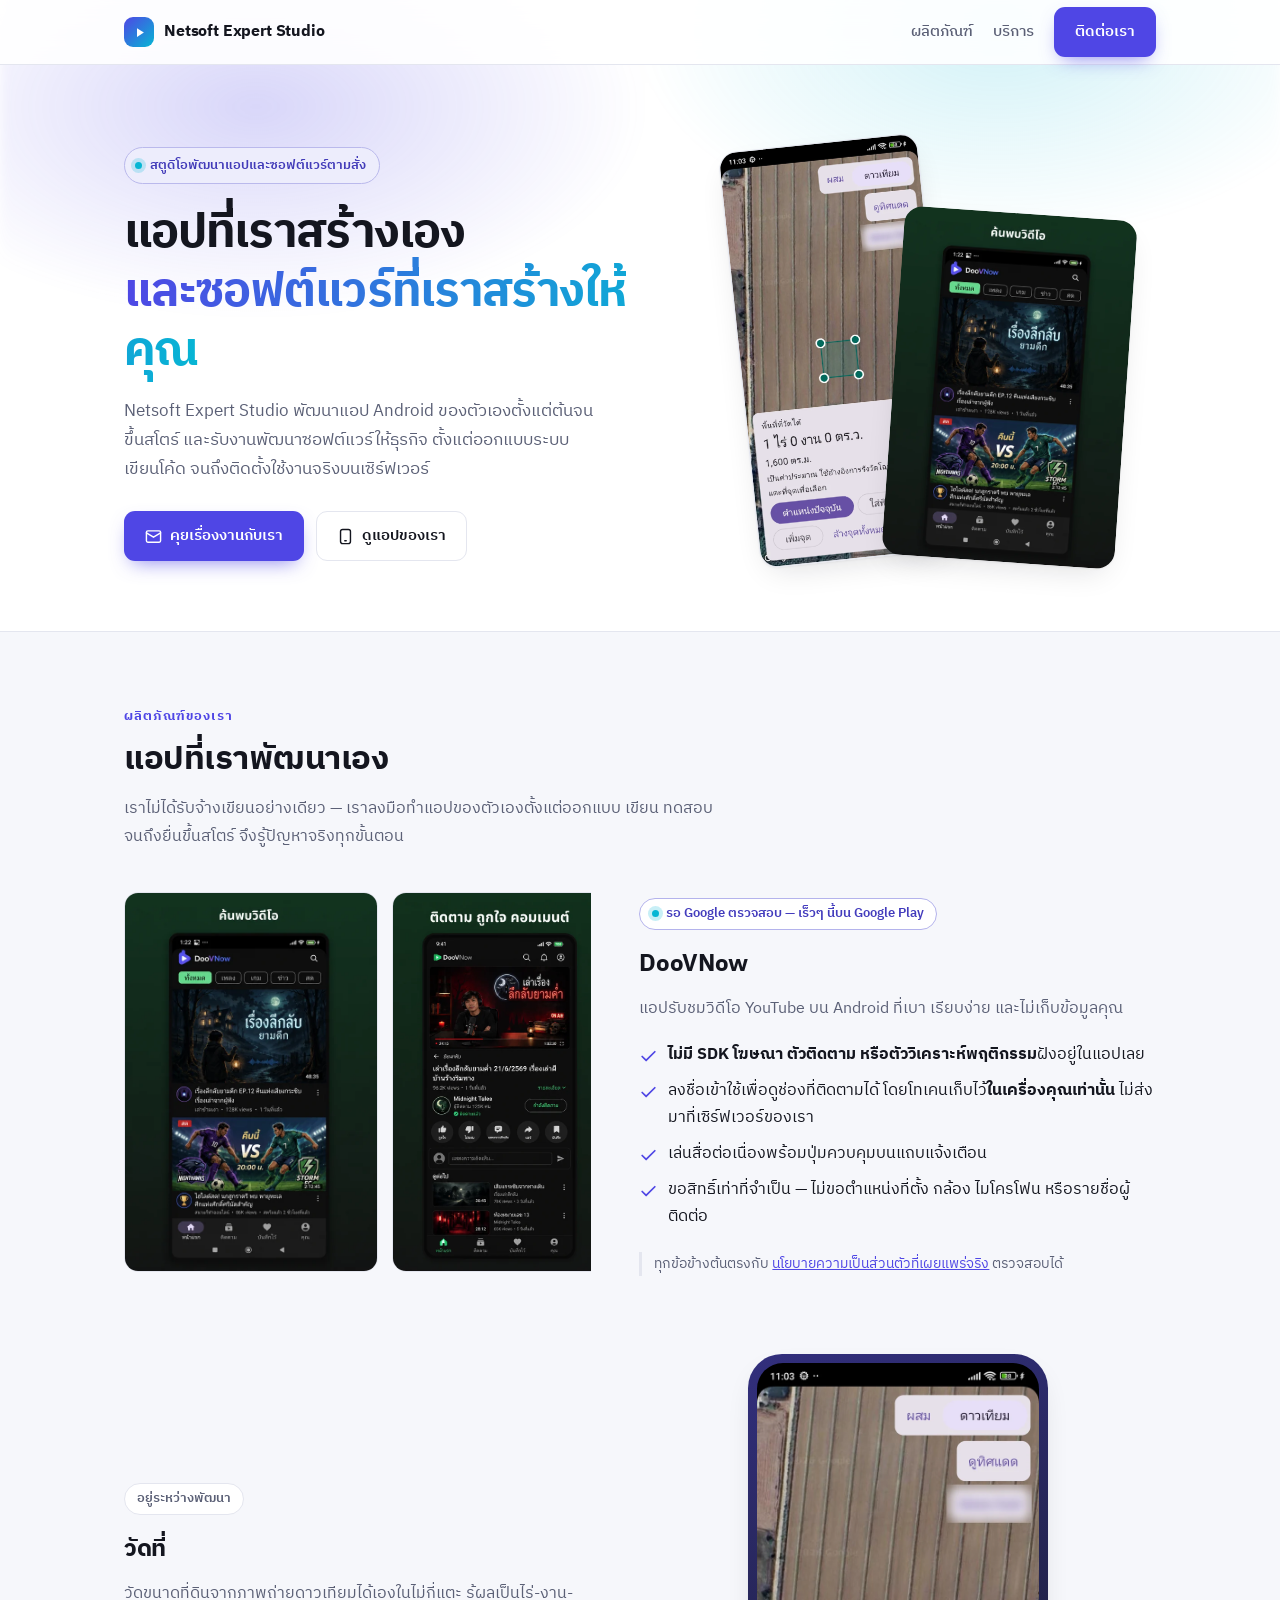
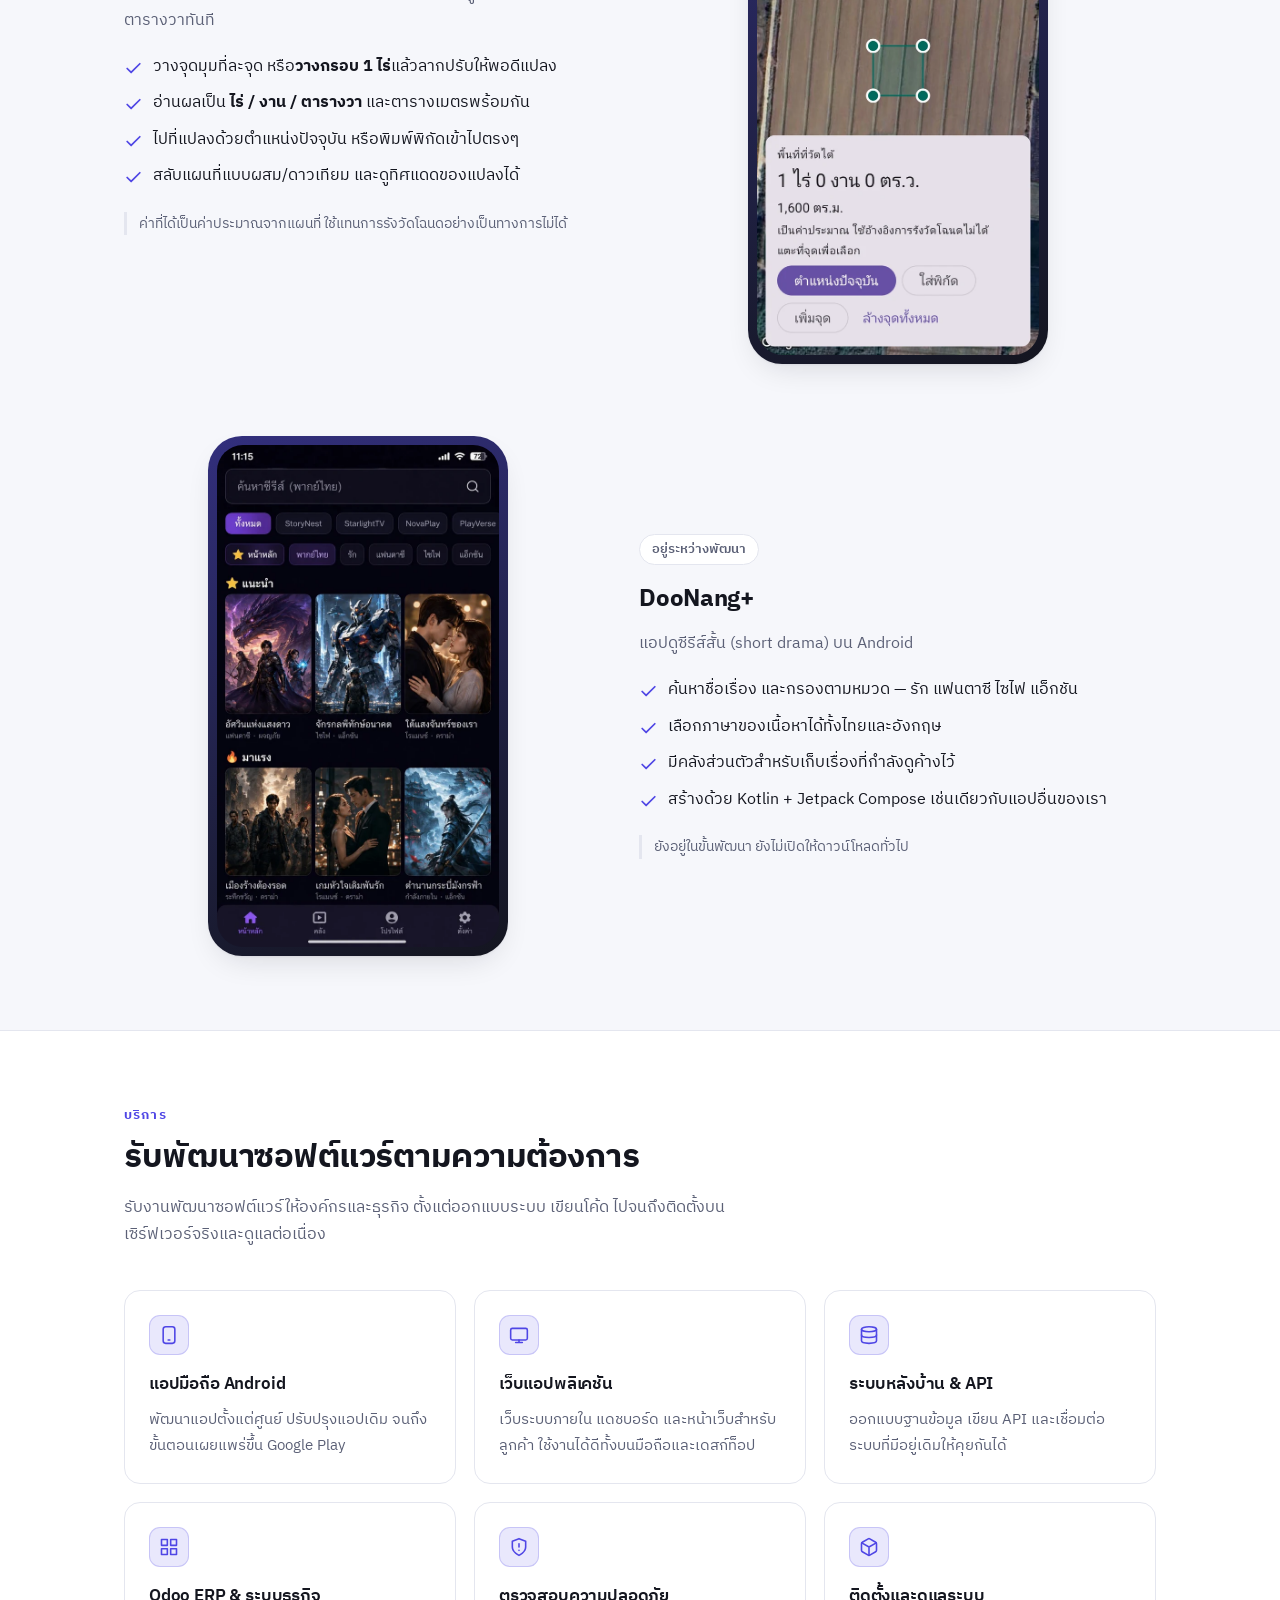
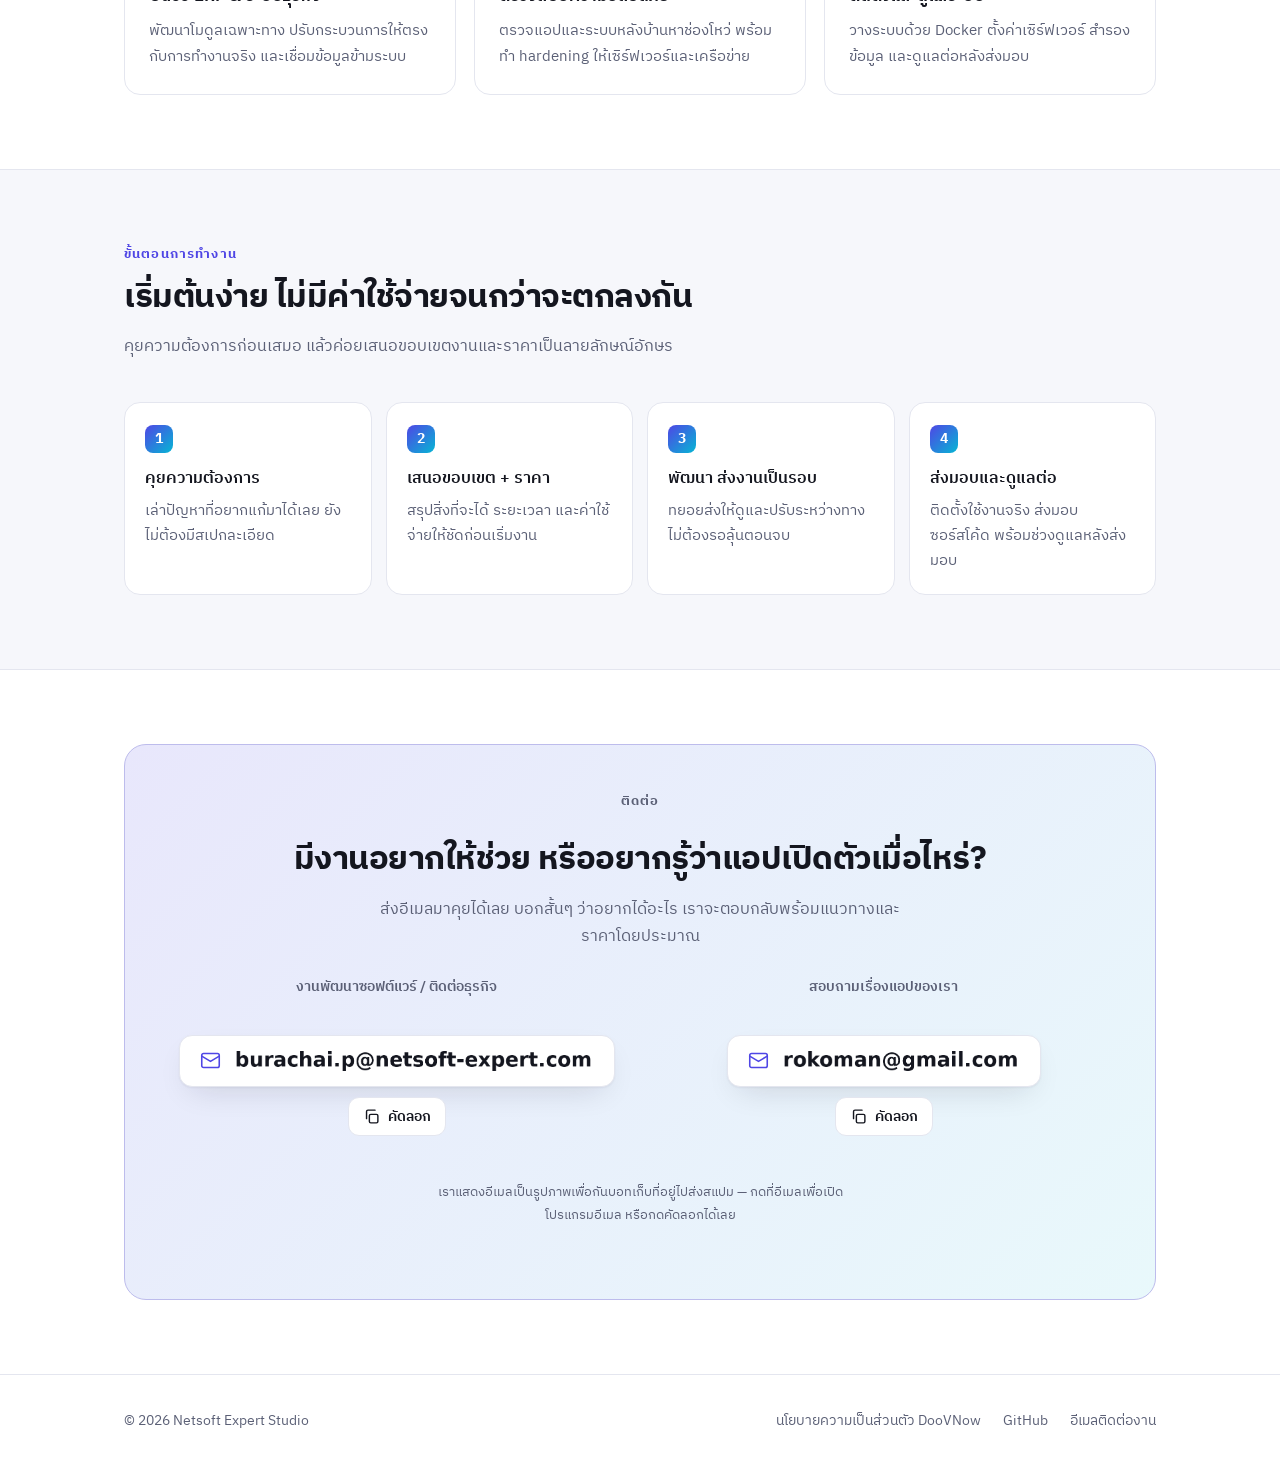
==== index.html @ 080c1726 "Let the width attribute size the address images instead of their 3x intrinsic size" ====
<!DOCTYPE html>
<html lang="th">
<head>
<meta charset="utf-8">
<meta name="viewport" content="width=device-width, initial-scale=1">
<title>Netsoft Expert Studio — แอปของเรา &amp; รับพัฒนาซอฟต์แวร์</title>
<meta name="description" content="Netsoft Expert Studio พัฒนาแอป Android ของตัวเอง — DooVNow, วัดที่, DooNang+ — และรับงานพัฒนาซอฟต์แวร์ให้ธุรกิจ ตั้งแต่ออกแบบระบบจนถึงติดตั้งใช้งานจริง">
<meta property="og:type" content="website">
<meta property="og:title" content="Netsoft Expert Studio — แอปของเรา &amp; รับพัฒนาซอฟต์แวร์">
<meta property="og:description" content="แอป Android ที่เราสร้างเอง และบริการรับพัฒนาซอฟต์แวร์ตามความต้องการ">
<meta property="og:url" content="https://burachai-x.github.io/">
<meta name="theme-color" content="#4f46e5">
<link rel="icon" href="data:image/svg+xml,%3Csvg xmlns='http://www.w3.org/2000/svg' viewBox='0 0 64 64'%3E%3Crect width='64' height='64' rx='14' fill='%234f46e5'/%3E%3Cpath d='M26 20l18 12-18 12z' fill='white'/%3E%3C/svg%3E">
<link rel="preconnect" href="https://fonts.googleapis.com">
<link rel="preconnect" href="https://fonts.gstatic.com" crossorigin>
<link href="https://fonts.googleapis.com/css2?family=IBM+Plex+Sans+Thai:wght@400;500;600;700&family=IBM+Plex+Sans:wght@400;500;600;700&display=swap" rel="stylesheet">
<style>
  *, *::before, *::after { box-sizing: border-box; }

  :root {
    color-scheme: light dark;
    --bg:        #ffffff;
    --bg-soft:   #f6f7fb;
    --card:      #ffffff;
    --border:    #e4e6ef;
    --text:      #14161f;
    --muted:     #5b6076;
    --brand:     #4f46e5;
    --brand-2:   #06b6d4;
    --brand-ink: #ffffff;
    --shadow:    0 1px 2px rgba(16,18,32,.05), 0 12px 32px -12px rgba(16,18,32,.16);
    --radius:    16px;
    --maxw:      1080px;
  }

  @media (prefers-color-scheme: dark) {
    :root {
      --bg:      #0c0d13;
      --bg-soft: #12141d;
      --card:    #161824;
      --border:  #272a3a;
      --text:    #e9eaf2;
      --muted:   #9ba1b8;
      --brand:   #7c7bff;
      --brand-2: #22d3ee;
      --shadow:  0 1px 2px rgba(0,0,0,.4), 0 16px 40px -16px rgba(0,0,0,.7);
    }
  }

  html { scroll-behavior: smooth; }
  @media (prefers-reduced-motion: reduce) { html { scroll-behavior: auto; } }

  body {
    margin: 0;
    font-family: "IBM Plex Sans Thai", "IBM Plex Sans", "Noto Sans Thai", system-ui, -apple-system, "Segoe UI", sans-serif;
    background: var(--bg);
    color: var(--text);
    line-height: 1.7;
    -webkit-font-smoothing: antialiased;
    overflow-x: hidden;
  }

  a { color: var(--brand); }
  img { max-width: 100%; height: auto; display: block; }

  .wrap { max-width: var(--maxw); margin: 0 auto; padding: 0 24px; }

  /* ---------- Header ---------- */
  header {
    position: sticky; top: 0; z-index: 50;
    background: color-mix(in srgb, var(--bg) 88%, transparent);
    backdrop-filter: blur(12px);
    border-bottom: 1px solid var(--border);
  }
  .nav { display: flex; align-items: center; gap: 20px; height: 64px; }
  .brand { display: flex; align-items: center; gap: 10px; font-weight: 700; text-decoration: none; color: var(--text); letter-spacing: -.01em; }
  .brand .mark {
    width: 30px; height: 30px; border-radius: 9px; flex: none;
    background: linear-gradient(135deg, var(--brand), var(--brand-2));
    display: grid; place-items: center;
  }
  .brand .mark svg { width: 15px; height: 15px; fill: #fff; }
  .nav .spacer { margin-inline-start: auto; }
  .nav a.link { color: var(--muted); text-decoration: none; font-size: .95rem; font-weight: 500; }
  .nav a.link:hover { color: var(--text); }
  @media (max-width: 760px) { .nav a.link.hide-sm { display: none; } }

  /* ---------- Buttons ---------- */
  .btn {
    display: inline-flex; align-items: center; gap: 8px;
    padding: 11px 20px; border-radius: 11px;
    font-weight: 600; font-size: .95rem; text-decoration: none;
    border: 1px solid transparent; cursor: pointer;
    font-family: inherit;
    transition: transform .15s ease, box-shadow .15s ease, background .15s ease, border-color .15s ease;
  }
  .btn:hover { transform: translateY(-1px); }
  .btn-primary { background: var(--brand); color: var(--brand-ink); box-shadow: 0 8px 20px -8px color-mix(in srgb, var(--brand) 70%, transparent); }
  .btn-primary:hover { background: color-mix(in srgb, var(--brand) 88%, #000); }
  .btn-ghost { background: var(--card); color: var(--text); border-color: var(--border); }
  .btn-ghost:hover { border-color: color-mix(in srgb, var(--brand) 50%, var(--border)); }
  .btn svg { width: 17px; height: 17px; flex: none; }

  /* ---------- Hero ---------- */
  .hero { position: relative; padding: 80px 0 68px; }
  .hero::before {
    content: ""; position: absolute; inset: -40% 0 auto 0; height: 640px; z-index: -1;
    background:
      radial-gradient(560px 300px at 20% 42%, color-mix(in srgb, var(--brand) 22%, transparent), transparent 70%),
      radial-gradient(520px 300px at 78% 30%, color-mix(in srgb, var(--brand-2) 18%, transparent), transparent 70%);
    filter: blur(6px);
  }
  .hero-grid { display: grid; grid-template-columns: 1.05fr .95fr; gap: 52px; align-items: center; }
  @media (max-width: 900px) { .hero-grid { grid-template-columns: 1fr; gap: 44px; } .hero { padding: 54px 0 50px; } }

  .badge {
    display: inline-flex; align-items: center; gap: 8px;
    padding: 6px 13px 6px 10px; border-radius: 999px;
    background: color-mix(in srgb, var(--brand) 10%, var(--card));
    border: 1px solid color-mix(in srgb, var(--brand) 28%, var(--border));
    color: color-mix(in srgb, var(--brand) 78%, var(--text));
    font-size: .84rem; font-weight: 600;
  }
  .dot { width: 7px; height: 7px; border-radius: 50%; background: var(--brand-2); flex: none;
         box-shadow: 0 0 0 4px color-mix(in srgb, var(--brand-2) 22%, transparent); }

  h1 {
    font-size: clamp(2rem, 5vw, 2.95rem);
    line-height: 1.25; letter-spacing: -.02em; font-weight: 700;
    margin: 20px 0 16px; text-wrap: balance;
  }
  h1 .grad {
    background: linear-gradient(100deg, var(--brand), var(--brand-2));
    -webkit-background-clip: text; background-clip: text; color: transparent;
  }
  .lede { font-size: 1.06rem; color: var(--muted); max-width: 48ch; margin: 0 0 28px; }
  .cta-row { display: flex; flex-wrap: wrap; gap: 12px; }

  /* hero artwork: two app shots, slightly fanned out */
  .fan { position: relative; display: flex; justify-content: center; align-items: flex-end; gap: 0; }
  .fan img { border-radius: 18px; box-shadow: var(--shadow); }
  .fan .back {
    width: 43%; transform: rotate(-6deg) translateX(16%);
    border: 1px solid var(--border);
  }
  .fan .front { width: 50%; transform: rotate(4deg) translateX(-6%); position: relative; z-index: 2; }
  @media (prefers-reduced-motion: reduce) { .fan .back, .fan .front { transform: none; } }
  @media (max-width: 900px) { .fan { max-width: 460px; margin: 0 auto; } }

  /* ---------- Sections ---------- */
  section { padding: 74px 0; }
  section.alt { background: var(--bg-soft); border-block: 1px solid var(--border); }
  @media (max-width: 880px) { section { padding: 54px 0; } }

  .eyebrow { font-size: .8rem; font-weight: 700; letter-spacing: .09em; text-transform: uppercase; color: var(--brand); margin: 0 0 10px; }
  h2 { font-size: clamp(1.5rem, 3.4vw, 2.05rem); line-height: 1.32; letter-spacing: -.015em; margin: 0 0 14px; font-weight: 700; text-wrap: balance; }
  .sec-lede { color: var(--muted); max-width: 62ch; margin: 0 0 42px; }

  /* ---------- Product rows ---------- */
  .product { display: grid; grid-template-columns: .95fr 1.05fr; gap: 48px; align-items: center; margin-bottom: 72px; }
  /* without this the scrolling gallery refuses to shrink and squeezes the text column */
  .product > * { min-width: 0; }
  .product:last-of-type { margin-bottom: 0; }
  .product.flip .product-media { order: 2; }
  @media (max-width: 880px) {
    .product { grid-template-columns: 1fr; gap: 30px; margin-bottom: 54px; }
    .product.flip .product-media { order: 0; }
  }

  .product h3 { font-size: 1.5rem; margin: 14px 0 10px; letter-spacing: -.015em; font-weight: 700; }
  .product .sub { color: var(--muted); margin: 0 0 20px; }
  .feat { list-style: none; padding: 0; margin: 0 0 22px; display: grid; gap: 10px; }
  .feat li { display: flex; gap: 10px; align-items: flex-start; font-size: .97rem; }
  .feat li svg { width: 19px; height: 19px; flex: none; margin-top: 5px; stroke: var(--brand); fill: none; stroke-width: 2.2; stroke-linecap: round; stroke-linejoin: round; }
  .note { font-size: .87rem; color: var(--muted); border-inline-start: 3px solid var(--border); padding-inline-start: 12px; margin: 0; }

  .status {
    display: inline-flex; align-items: center; gap: 7px; font-size: .8rem; font-weight: 600;
    padding: 4px 12px; border-radius: 999px; border: 1px solid var(--border);
    background: var(--card); color: var(--muted);
  }
  .status.live { color: color-mix(in srgb, var(--brand) 80%, var(--text)); border-color: color-mix(in srgb, var(--brand) 32%, var(--border)); }

  /* phone frame for raw screen captures */
  .phone-frame {
    max-width: 300px; margin: 0 auto; padding: 9px; border-radius: 34px;
    background: linear-gradient(160deg, color-mix(in srgb, var(--brand) 45%, #1b1c28), #14151f);
    box-shadow: var(--shadow);
  }
  .phone-frame img { border-radius: 26px; }

  /* horizontal gallery for the store artwork */
  .gallery { display: flex; gap: 14px; overflow-x: auto; padding-bottom: 10px; scroll-snap-type: x mandatory; }
  .gallery img {
    height: 380px; width: auto; max-width: none; border-radius: 14px;
    border: 1px solid var(--border); scroll-snap-align: start; flex: none;
  }
  @media (max-width: 620px) { .gallery img { height: 300px; } }

  /* ---------- Cards ---------- */
  .grid { display: grid; gap: 18px; }
  .cols-3 { grid-template-columns: repeat(3, 1fr); }
  @media (max-width: 900px) { .cols-3 { grid-template-columns: repeat(2, 1fr); } }
  @media (max-width: 620px) { .cols-3 { grid-template-columns: 1fr; } }

  .card {
    background: var(--card); border: 1px solid var(--border);
    border-radius: var(--radius); padding: 24px;
    transition: border-color .18s ease, transform .18s ease, box-shadow .18s ease;
  }
  .card:hover { border-color: color-mix(in srgb, var(--brand) 42%, var(--border)); transform: translateY(-2px); box-shadow: var(--shadow); }
  .card h3 { margin: 0 0 8px; font-size: 1.06rem; font-weight: 600; letter-spacing: -.01em; }
  .card p  { margin: 0; color: var(--muted); font-size: .95rem; }
  .icon {
    width: 40px; height: 40px; border-radius: 11px; margin-bottom: 15px;
    display: grid; place-items: center;
    background: color-mix(in srgb, var(--brand) 12%, transparent);
    border: 1px solid color-mix(in srgb, var(--brand) 22%, transparent);
  }
  .icon svg { width: 20px; height: 20px; stroke: var(--brand); fill: none; stroke-width: 1.9; stroke-linecap: round; stroke-linejoin: round; }

  /* ---------- Steps ---------- */
  .steps { counter-reset: step; display: grid; gap: 14px; grid-template-columns: repeat(4, 1fr); }
  @media (max-width: 900px) { .steps { grid-template-columns: repeat(2, 1fr); } }
  @media (max-width: 560px) { .steps { grid-template-columns: 1fr; } }
  .step { padding: 22px 20px 20px; background: var(--card); border: 1px solid var(--border); border-radius: var(--radius); }
  .step::before {
    counter-increment: step; content: counter(step);
    display: grid; place-items: center; width: 28px; height: 28px; border-radius: 8px;
    background: linear-gradient(135deg, var(--brand), var(--brand-2)); color: #fff;
    font-weight: 700; font-size: .85rem; margin-bottom: 12px;
  }
  .step h3 { margin: 0 0 6px; font-size: 1rem; font-weight: 600; }
  .step p { margin: 0; color: var(--muted); font-size: .92rem; }

  /* ---------- Contact ---------- */
  .contact-card {
    background: linear-gradient(135deg, color-mix(in srgb, var(--brand) 13%, var(--card)), color-mix(in srgb, var(--brand-2) 9%, var(--card)));
    border: 1px solid color-mix(in srgb, var(--brand) 26%, var(--border));
    border-radius: 22px; padding: 46px 38px; text-align: center;
  }
  @media (max-width: 620px) { .contact-card { padding: 34px 20px; } }
  .contact-card p { color: var(--muted); max-width: 52ch; margin: 0 auto 26px; }

  .mail-grid { display: grid; grid-template-columns: 1fr 1fr; gap: 20px; align-items: start; }
  @media (max-width: 780px) { .mail-grid { grid-template-columns: 1fr; gap: 26px; } }
  .mail-block { display: flex; flex-direction: column; align-items: center; gap: 10px; min-width: 0; }
  .mail-label { font-size: .85rem; font-weight: 600; color: var(--muted); margin: 0; }

  .mail-box {
    display: inline-flex; align-items: center; gap: 12px; max-width: 100%; min-width: 0;
    padding: 13px 20px; border-radius: 13px; cursor: pointer;
    background: var(--card); border: 1px solid var(--border); box-shadow: var(--shadow);
    font-family: inherit;
    transition: border-color .18s ease, transform .18s ease;
  }
  .mail-box:hover { border-color: var(--brand); transform: translateY(-2px); }
  .mail-box svg { width: 21px; height: 21px; stroke: var(--brand); fill: none; stroke-width: 1.8; flex: none; }
  /* no `width` here on purpose — the HTML width attribute carries the 1x size,
     while the file itself is rendered at 3x for high-DPI screens */
  .mail-img { max-width: 100%; height: auto; }
  .mail-img.on-dark { display: none; }
  @media (prefers-color-scheme: dark) {
    .mail-img.on-light { display: none; }
    .mail-img.on-dark { display: block; }
  }
  .btn-sm { padding: 7px 14px; font-size: .87rem; }
  .mail-hint { font-size: .84rem; color: var(--muted); margin: 20px 0 0; }
  .copied { font-size: .88rem; font-weight: 600; color: var(--brand); min-height: 1.4em; margin: 10px 0 0; }

  /* ---------- Footer ---------- */
  footer { border-top: 1px solid var(--border); padding: 34px 0; color: var(--muted); font-size: .9rem; }
  .foot { display: flex; flex-wrap: wrap; gap: 14px 22px; align-items: center; }
  .foot .spacer { margin-inline-start: auto; }
  .foot a, .foot button.linklike { color: var(--muted); text-decoration: none; background: none; border: 0; padding: 0; font: inherit; cursor: pointer; }
  .foot a:hover, .foot button.linklike:hover { color: var(--brand); }

  /* ---------- Reveal ---------- */
  .reveal { opacity: 0; transform: translateY(12px); transition: opacity .38s ease, transform .38s ease; }
  .reveal.in { opacity: 1; transform: none; }
  @media (prefers-reduced-motion: reduce) { .reveal { opacity: 1; transform: none; transition: none; } }
</style>
</head>
<body>

<header>
  <div class="wrap nav">
    <a class="brand" href="#top">
      <span class="mark"><svg viewBox="0 0 24 24"><path d="M8 5v14l11-7z"/></svg></span>
      Netsoft Expert Studio
    </a>
    <span class="spacer"></span>
    <a class="link hide-sm" href="#products">ผลิตภัณฑ์</a>
    <a class="link hide-sm" href="#services">บริการ</a>
    <a class="btn btn-primary" href="#contact">ติดต่อเรา</a>
  </div>
</header>

<main id="top">

  <!-- ============ HERO ============ -->
  <div class="hero">
    <div class="wrap hero-grid">
      <div>
        <span class="badge"><span class="dot"></span> สตูดิโอพัฒนาแอปและซอฟต์แวร์ตามสั่ง</span>
        <h1>แอปที่เราสร้างเอง<br><span class="grad">และซอฟต์แวร์ที่เราสร้างให้คุณ</span></h1>
        <p class="lede">
          Netsoft Expert Studio พัฒนาแอป Android ของตัวเองตั้งแต่ต้นจนขึ้นสโตร์
          และรับงานพัฒนาซอฟต์แวร์ให้ธุรกิจ ตั้งแต่ออกแบบระบบ เขียนโค้ด จนถึงติดตั้งใช้งานจริงบนเซิร์ฟเวอร์
        </p>
        <div class="cta-row">
          <a class="btn btn-primary" href="#contact">
            <svg viewBox="0 0 24 24" fill="none" stroke="currentColor" stroke-width="2" stroke-linecap="round" stroke-linejoin="round"><rect x="2" y="4" width="20" height="16" rx="2"/><path d="m2 7 10 6 10-6"/></svg>
            คุยเรื่องงานกับเรา
          </a>
          <a class="btn btn-ghost" href="#products">
            <svg viewBox="0 0 24 24" fill="none" stroke="currentColor" stroke-width="2" stroke-linecap="round" stroke-linejoin="round"><rect x="5" y="2" width="14" height="20" rx="3"/><path d="M11 18h2"/></svg>
            ดูแอปของเรา
          </a>
        </div>
      </div>

      <div class="fan">
        <img class="back" src="assets/watthi.webp" width="620" height="1303" alt="หน้าจอแอปวัดที่ กำลังวัดพื้นที่ที่ดินบนแผนที่ดาวเทียม">
        <img class="front" src="assets/doovnow-home.webp" width="560" height="840" alt="หน้าจอแอป DooVNow แสดงรายการวิดีโอ">
      </div>
    </div>
  </div>

  <!-- ============ PRODUCTS ============ -->
  <section id="products" class="alt">
    <div class="wrap">
      <p class="eyebrow">ผลิตภัณฑ์ของเรา</p>
      <h2>แอปที่เราพัฒนาเอง</h2>
      <p class="sec-lede">เราไม่ได้รับจ้างเขียนอย่างเดียว — เราลงมือทำแอปของตัวเองตั้งแต่ออกแบบ เขียน ทดสอบ จนถึงยื่นขึ้นสโตร์ จึงรู้ปัญหาจริงทุกขั้นตอน</p>

      <!-- DooVNow -->
      <div class="product reveal">
        <div class="product-media">
          <div class="gallery">
            <img src="assets/doovnow-home.webp" width="560" height="840" loading="lazy" alt="DooVNow หน้าค้นพบวิดีโอ">
            <img src="assets/doovnow-watch.webp" width="560" height="995" loading="lazy" alt="DooVNow หน้าเล่นวิดีโอ">
            <img src="assets/doovnow-library.webp" width="560" height="995" loading="lazy" alt="DooVNow หน้าคลังของคุณ">
            <img src="assets/doovnow-liked.webp" width="560" height="995" loading="lazy" alt="DooVNow หน้าวิดีโอที่ถูกใจ">
          </div>
        </div>
        <div>
          <span class="status live"><span class="dot"></span> รอ Google ตรวจสอบ — เร็วๆ นี้บน Google Play</span>
          <h3>DooVNow</h3>
          <p class="sub">แอปรับชมวิดีโอ YouTube บน Android ที่เบา เรียบง่าย และไม่เก็บข้อมูลคุณ</p>
          <ul class="feat">
            <li><svg viewBox="0 0 24 24"><path d="M20 6 9 17l-5-5"/></svg><span><strong>ไม่มี SDK โฆษณา ตัวติดตาม หรือตัววิเคราะห์พฤติกรรม</strong>ฝังอยู่ในแอปเลย</span></li>
            <li><svg viewBox="0 0 24 24"><path d="M20 6 9 17l-5-5"/></svg><span>ลงชื่อเข้าใช้เพื่อดูช่องที่ติดตามได้ โดยโทเคนเก็บไว้<strong>ในเครื่องคุณเท่านั้น</strong> ไม่ส่งมาที่เซิร์ฟเวอร์ของเรา</span></li>
            <li><svg viewBox="0 0 24 24"><path d="M20 6 9 17l-5-5"/></svg><span>เล่นสื่อต่อเนื่องพร้อมปุ่มควบคุมบนแถบแจ้งเตือน</span></li>
            <li><svg viewBox="0 0 24 24"><path d="M20 6 9 17l-5-5"/></svg><span>ขอสิทธิ์เท่าที่จำเป็น — ไม่ขอตำแหน่งที่ตั้ง กล้อง ไมโครโฟน หรือรายชื่อผู้ติดต่อ</span></li>
          </ul>
          <p class="note">ทุกข้อข้างต้นตรงกับ <a href="https://burachai-x.github.io/doovnow-privacy/">นโยบายความเป็นส่วนตัวที่เผยแพร่จริง</a> ตรวจสอบได้</p>
        </div>
      </div>

      <!-- วัดที่ -->
      <div class="product flip reveal">
        <div class="product-media">
          <div class="phone-frame">
            <img src="assets/watthi.webp" width="620" height="1303" loading="lazy" alt="แอปวัดที่ แสดงผลการวัดพื้นที่ 1 ไร่ บนภาพถ่ายดาวเทียม">
          </div>
        </div>
        <div>
          <span class="status">อยู่ระหว่างพัฒนา</span>
          <h3>วัดที่</h3>
          <p class="sub">วัดขนาดที่ดินจากภาพถ่ายดาวเทียมได้เองในไม่กี่แตะ รู้ผลเป็นไร่-งาน-ตารางวาทันที</p>
          <ul class="feat">
            <li><svg viewBox="0 0 24 24"><path d="M20 6 9 17l-5-5"/></svg><span>วางจุดมุมที่ละจุด หรือ<strong>วางกรอบ 1 ไร่</strong>แล้วลากปรับให้พอดีแปลง</span></li>
            <li><svg viewBox="0 0 24 24"><path d="M20 6 9 17l-5-5"/></svg><span>อ่านผลเป็น <strong>ไร่ / งาน / ตารางวา</strong> และตารางเมตรพร้อมกัน</span></li>
            <li><svg viewBox="0 0 24 24"><path d="M20 6 9 17l-5-5"/></svg><span>ไปที่แปลงด้วยตำแหน่งปัจจุบัน หรือพิมพ์พิกัดเข้าไปตรงๆ</span></li>
            <li><svg viewBox="0 0 24 24"><path d="M20 6 9 17l-5-5"/></svg><span>สลับแผนที่แบบผสม/ดาวเทียม และดูทิศแดดของแปลงได้</span></li>
          </ul>
          <p class="note">ค่าที่ได้เป็นค่าประมาณจากแผนที่ ใช้แทนการรังวัดโฉนดอย่างเป็นทางการไม่ได้</p>
        </div>
      </div>

      <!-- DooNang+ -->
      <div class="product reveal">
        <div class="product-media">
          <div class="phone-frame">
            <img src="assets/doonang.webp" width="620" height="1102" loading="lazy" alt="หน้าหลักของแอป DooNang+ แสดงซีรีส์สั้นแนะนำและมาแรง">
          </div>
        </div>
        <div>
          <span class="status">อยู่ระหว่างพัฒนา</span>
          <h3>DooNang+</h3>
          <p class="sub">แอปดูซีรีส์สั้น (short drama) บน Android</p>
          <ul class="feat">
            <li><svg viewBox="0 0 24 24"><path d="M20 6 9 17l-5-5"/></svg><span>ค้นหาชื่อเรื่อง และกรองตามหมวด — รัก แฟนตาซี ไซไฟ แอ็กชัน</span></li>
            <li><svg viewBox="0 0 24 24"><path d="M20 6 9 17l-5-5"/></svg><span>เลือกภาษาของเนื้อหาได้ทั้งไทยและอังกฤษ</span></li>
            <li><svg viewBox="0 0 24 24"><path d="M20 6 9 17l-5-5"/></svg><span>มีคลังส่วนตัวสำหรับเก็บเรื่องที่กำลังดูค้างไว้</span></li>
            <li><svg viewBox="0 0 24 24"><path d="M20 6 9 17l-5-5"/></svg><span>สร้างด้วย Kotlin + Jetpack Compose เช่นเดียวกับแอปอื่นของเรา</span></li>
          </ul>
          <p class="note">ยังอยู่ในขั้นพัฒนา ยังไม่เปิดให้ดาวน์โหลดทั่วไป</p>
        </div>
      </div>
    </div>
  </section>

  <!-- ============ SERVICES ============ -->
  <section id="services">
    <div class="wrap">
      <p class="eyebrow">บริการ</p>
      <h2>รับพัฒนาซอฟต์แวร์ตามความต้องการ</h2>
      <p class="sec-lede">
        รับงานพัฒนาซอฟต์แวร์ให้องค์กรและธุรกิจ ตั้งแต่ออกแบบระบบ เขียนโค้ด
        ไปจนถึงติดตั้งบนเซิร์ฟเวอร์จริงและดูแลต่อเนื่อง
      </p>

      <div class="grid cols-3">
        <div class="card reveal">
          <div class="icon"><svg viewBox="0 0 24 24"><rect x="5" y="2" width="14" height="20" rx="3"/><path d="M11 18h2"/></svg></div>
          <h3>แอปมือถือ Android</h3>
          <p>พัฒนาแอปตั้งแต่ศูนย์ ปรับปรุงแอปเดิม จนถึงขั้นตอนเผยแพร่ขึ้น Google Play</p>
        </div>

        <div class="card reveal">
          <div class="icon"><svg viewBox="0 0 24 24"><rect x="2" y="4" width="20" height="14" rx="2"/><path d="M8 21h8M12 18v3"/></svg></div>
          <h3>เว็บแอปพลิเคชัน</h3>
          <p>เว็บระบบภายใน แดชบอร์ด และหน้าเว็บสำหรับลูกค้า ใช้งานได้ดีทั้งบนมือถือและเดสก์ท็อป</p>
        </div>

        <div class="card reveal">
          <div class="icon"><svg viewBox="0 0 24 24"><ellipse cx="12" cy="5" rx="9" ry="3"/><path d="M3 5v14c0 1.7 4 3 9 3s9-1.3 9-3V5"/><path d="M3 12c0 1.7 4 3 9 3s9-1.3 9-3"/></svg></div>
          <h3>ระบบหลังบ้าน &amp; API</h3>
          <p>ออกแบบฐานข้อมูล เขียน API และเชื่อมต่อระบบที่มีอยู่เดิมให้คุยกันได้</p>
        </div>

        <div class="card reveal">
          <div class="icon"><svg viewBox="0 0 24 24"><path d="M3 3h7v7H3zM14 3h7v7h-7zM3 14h7v7H3zM14 14h7v7h-7z"/></svg></div>
          <h3>Odoo ERP &amp; ระบบธุรกิจ</h3>
          <p>พัฒนาโมดูลเฉพาะทาง ปรับกระบวนการให้ตรงกับการทำงานจริง และเชื่อมข้อมูลข้ามระบบ</p>
        </div>

        <div class="card reveal">
          <div class="icon"><svg viewBox="0 0 24 24"><path d="M12 22s8-4 8-10V5l-8-3-8 3v7c0 6 8 10 8 10z"/><path d="M12 8v4"/><path d="M12 16h.01"/></svg></div>
          <h3>ตรวจสอบความปลอดภัย</h3>
          <p>ตรวจแอปและระบบหลังบ้านหาช่องโหว่ พร้อมทำ hardening ให้เซิร์ฟเวอร์และเครือข่าย</p>
        </div>

        <div class="card reveal">
          <div class="icon"><svg viewBox="0 0 24 24"><path d="M21 16V8a2 2 0 0 0-1-1.73l-7-4a2 2 0 0 0-2 0l-7 4A2 2 0 0 0 3 8v8a2 2 0 0 0 1 1.73l7 4a2 2 0 0 0 2 0l7-4A2 2 0 0 0 21 16z"/><path d="M3.3 7L12 12l8.7-5M12 22V12"/></svg></div>
          <h3>ติดตั้งและดูแลระบบ</h3>
          <p>วางระบบด้วย Docker ตั้งค่าเซิร์ฟเวอร์ สำรองข้อมูล และดูแลต่อหลังส่งมอบ</p>
        </div>
      </div>
    </div>
  </section>

  <!-- ============ PROCESS ============ -->
  <section class="alt">
    <div class="wrap">
      <p class="eyebrow">ขั้นตอนการทำงาน</p>
      <h2>เริ่มต้นง่าย ไม่มีค่าใช้จ่ายจนกว่าจะตกลงกัน</h2>
      <p class="sec-lede">คุยความต้องการก่อนเสมอ แล้วค่อยเสนอขอบเขตงานและราคาเป็นลายลักษณ์อักษร</p>

      <div class="steps">
        <div class="step reveal">
          <h3>คุยความต้องการ</h3>
          <p>เล่าปัญหาที่อยากแก้มาได้เลย ยังไม่ต้องมีสเปกละเอียด</p>
        </div>
        <div class="step reveal">
          <h3>เสนอขอบเขต + ราคา</h3>
          <p>สรุปสิ่งที่จะได้ ระยะเวลา และค่าใช้จ่ายให้ชัดก่อนเริ่มงาน</p>
        </div>
        <div class="step reveal">
          <h3>พัฒนา ส่งงานเป็นรอบ</h3>
          <p>ทยอยส่งให้ดูและปรับระหว่างทาง ไม่ต้องรอลุ้นตอนจบ</p>
        </div>
        <div class="step reveal">
          <h3>ส่งมอบและดูแลต่อ</h3>
          <p>ติดตั้งใช้งานจริง ส่งมอบซอร์สโค้ด พร้อมช่วงดูแลหลังส่งมอบ</p>
        </div>
      </div>
    </div>
  </section>

  <!-- ============ CONTACT ============ -->
  <section id="contact">
    <div class="wrap">
      <div class="contact-card reveal">
        <p class="eyebrow">ติดต่อ</p>
        <h2>มีงานอยากให้ช่วย หรืออยากรู้ว่าแอปเปิดตัวเมื่อไหร่?</h2>
        <p>ส่งอีเมลมาคุยได้เลย บอกสั้นๆ ว่าอยากได้อะไร เราจะตอบกลับพร้อมแนวทางและราคาโดยประมาณ</p>

        <div class="mail-grid">
          <div class="mail-block">
            <p class="mail-label">งานพัฒนาซอฟต์แวร์ / ติดต่อธุรกิจ</p>
            <button class="mail-box js-mail" data-k="work" type="button" aria-label="เปิดโปรแกรมอีเมลเพื่อติดต่อเรื่องงานพัฒนาซอฟต์แวร์">
              <svg viewBox="0 0 24 24" stroke-linecap="round" stroke-linejoin="round"><rect x="2" y="4" width="20" height="16" rx="2"/><path d="m2 7 10 6 10-6"/></svg>
              <img class="mail-img on-light" src="assets/contact-work-light.png" width="361" height="23" alt="อีเมลสำหรับติดต่องาน แสดงเป็นรูปภาพเพื่อป้องกันบอทเก็บข้อมูล">
              <img class="mail-img on-dark" src="assets/contact-work-dark.png" width="361" height="23" alt="">
            </button>
            <button class="btn btn-ghost btn-sm js-copy" data-k="work" type="button">
              <svg viewBox="0 0 24 24" fill="none" stroke="currentColor" stroke-width="2" stroke-linecap="round" stroke-linejoin="round"><rect x="9" y="9" width="12" height="12" rx="2"/><path d="M5 15V5a2 2 0 0 1 2-2h10"/></svg>
              คัดลอก
            </button>
          </div>

          <div class="mail-block">
            <p class="mail-label">สอบถามเรื่องแอปของเรา</p>
            <button class="mail-box js-mail" data-k="apps" type="button" aria-label="เปิดโปรแกรมอีเมลเพื่อสอบถามเรื่องแอป">
              <svg viewBox="0 0 24 24" stroke-linecap="round" stroke-linejoin="round"><rect x="2" y="4" width="20" height="16" rx="2"/><path d="m2 7 10 6 10-6"/></svg>
              <img class="mail-img on-light" src="assets/contact-apps-light.png" width="239" height="23" alt="อีเมลสำหรับสอบถามเรื่องแอป แสดงเป็นรูปภาพเพื่อป้องกันบอทเก็บข้อมูล">
              <img class="mail-img on-dark" src="assets/contact-apps-dark.png" width="239" height="23" alt="">
            </button>
            <button class="btn btn-ghost btn-sm js-copy" data-k="apps" type="button">
              <svg viewBox="0 0 24 24" fill="none" stroke="currentColor" stroke-width="2" stroke-linecap="round" stroke-linejoin="round"><rect x="9" y="9" width="12" height="12" rx="2"/><path d="M5 15V5a2 2 0 0 1 2-2h10"/></svg>
              คัดลอก
            </button>
          </div>
        </div>

        <p class="copied" role="status" aria-live="polite"></p>
        <p class="mail-hint">เราแสดงอีเมลเป็นรูปภาพเพื่อกันบอทเก็บที่อยู่ไปส่งสแปม — กดที่อีเมลเพื่อเปิดโปรแกรมอีเมล หรือกดคัดลอกได้เลย</p>
      </div>
    </div>
  </section>

</main>

<footer>
  <div class="wrap foot">
    <span>© <span id="year">2026</span> Netsoft Expert Studio</span>
    <span class="spacer"></span>
    <a href="https://burachai-x.github.io/doovnow-privacy/">นโยบายความเป็นส่วนตัว DooVNow</a>
    <a href="https://github.com/burachai-x">GitHub</a>
    <button class="linklike js-mail" data-k="work" type="button">อีเมลติดต่องาน</button>
  </div>
</footer>

<script>
  document.getElementById('year').textContent = new Date().getFullYear();

  // The address never appears in the markup — assembled here so scrapers that
  // don't run scripts have nothing to harvest.
  const CONTACTS = {
    work: { b: 'YnVyYWNoYWkucEBuZXRzb2Z0LWV4cGVydC5jb20=', s: 'สอบถามงานพัฒนาซอฟต์แวร์' },
    apps: { b: 'cm9rb21hbkBnbWFpbC5jb20=',                 s: 'สอบถามเกี่ยวกับแอป' }
  };
  const addrOf = k => atob((CONTACTS[k] || CONTACTS.work).b);

  document.querySelectorAll('.js-mail').forEach(el => {
    el.addEventListener('click', () => {
      const k = el.dataset.k || 'work';
      window.location.href = 'mailto:' + addrOf(k) +
        '?subject=' + encodeURIComponent(CONTACTS[k].s);
    });
  });

  // execCommand still covers the cases the async clipboard API refuses
  function legacyCopy(text) {
    const ta = document.createElement('textarea');
    ta.value = text;
    ta.setAttribute('readonly', '');
    ta.style.cssText = 'position:fixed;top:-1000px;opacity:0';
    document.body.appendChild(ta);
    ta.select();
    let ok = false;
    try { ok = document.execCommand('copy'); } catch { ok = false; }
    ta.remove();
    return ok;
  }

  const status = document.querySelector('.copied');
  document.querySelectorAll('.js-copy').forEach(el => {
    el.addEventListener('click', async () => {
      const addr = addrOf(el.dataset.k);
      let ok = false;
      try {
        await navigator.clipboard.writeText(addr);
        ok = true;
      } catch {
        ok = legacyCopy(addr);
      }
      status.textContent = ok ? 'คัดลอกอีเมลแล้ว' : 'คัดลอกไม่สำเร็จ — กดปุ่มอีเมลด้านบนแทนได้';
      setTimeout(() => { status.textContent = ''; }, 4000);
    });
  });

  const items = document.querySelectorAll('.reveal');
  if ('IntersectionObserver' in window && !matchMedia('(prefers-reduced-motion: reduce)').matches) {
    const io = new IntersectionObserver((entries) => {
      entries.forEach((e, i) => {
        if (!e.isIntersecting) return;
        e.target.style.transitionDelay = Math.min(i * 35, 175) + 'ms';
        e.target.classList.add('in');
        io.unobserve(e.target);
      });
    }, { rootMargin: '0px 0px 5% 0px' });
    items.forEach(el => io.observe(el));
  } else {
    items.forEach(el => el.classList.add('in'));
  }
</script>

</body>
</html>
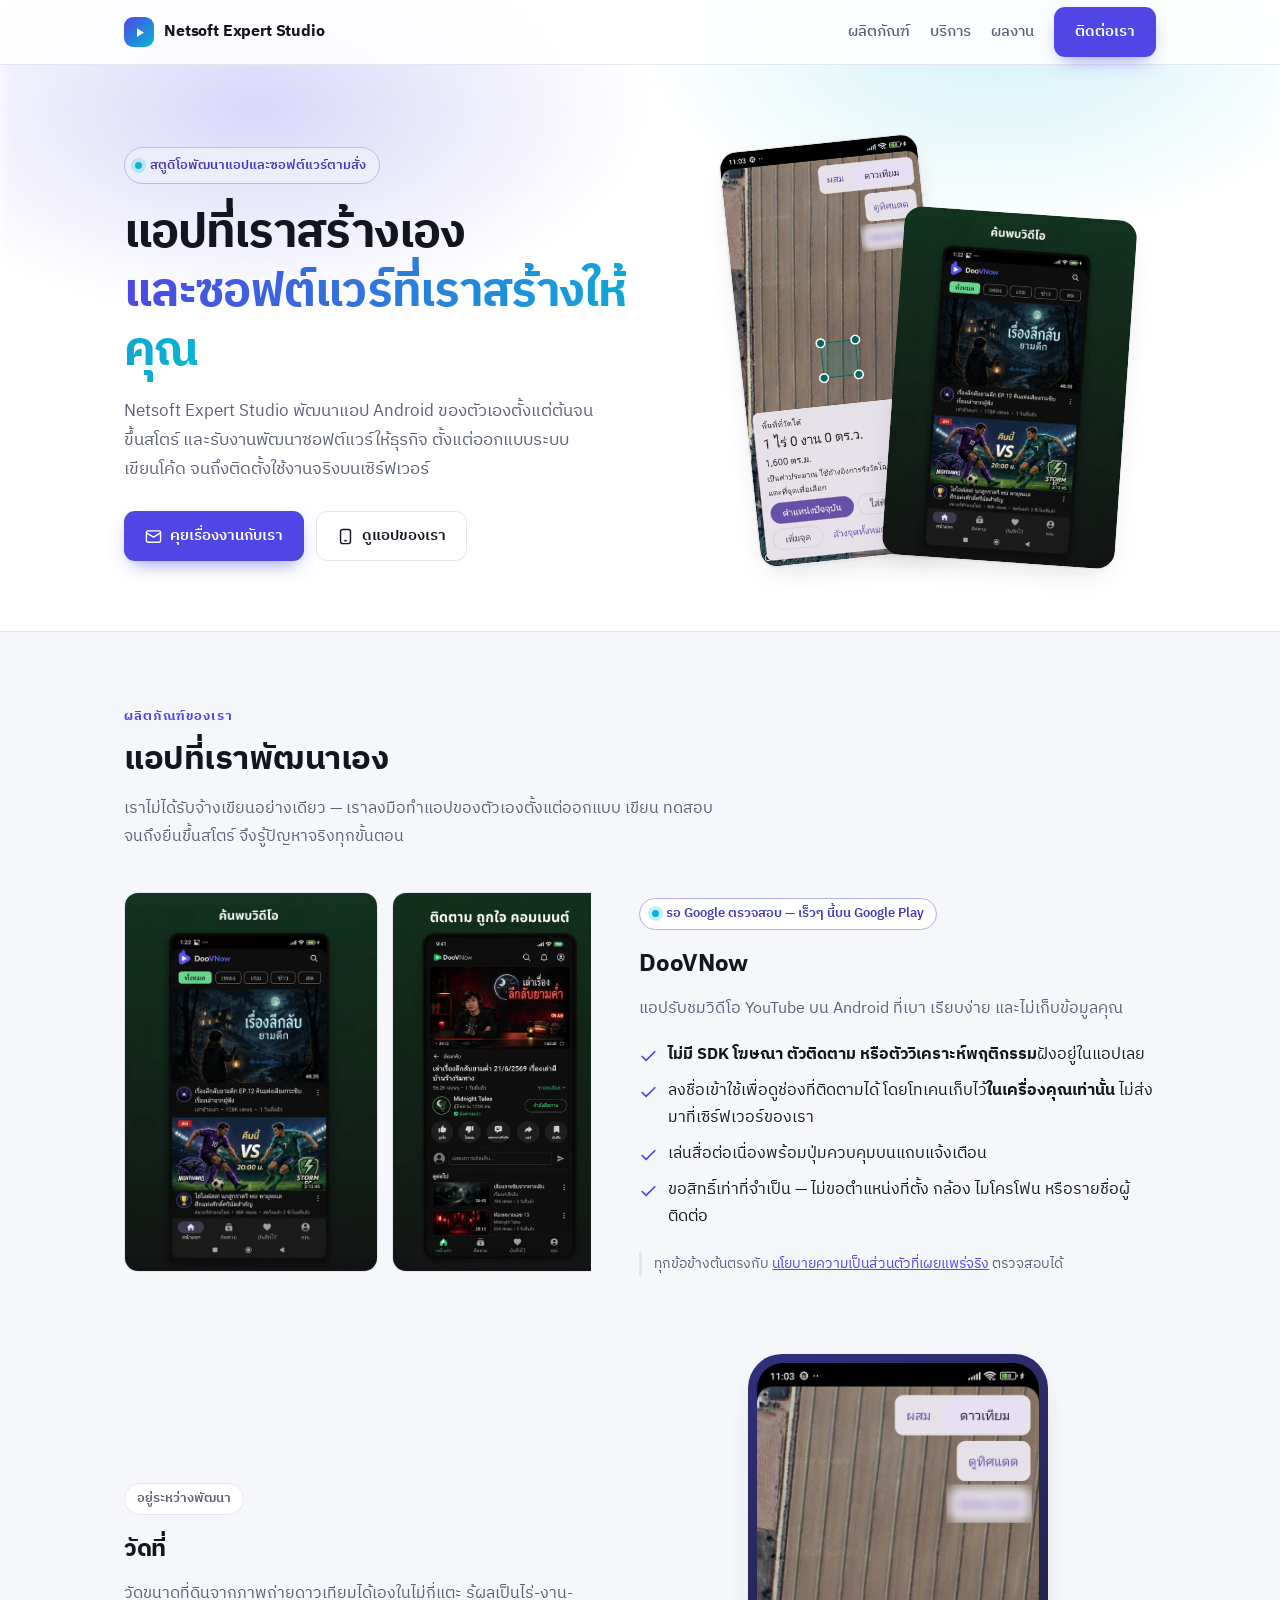
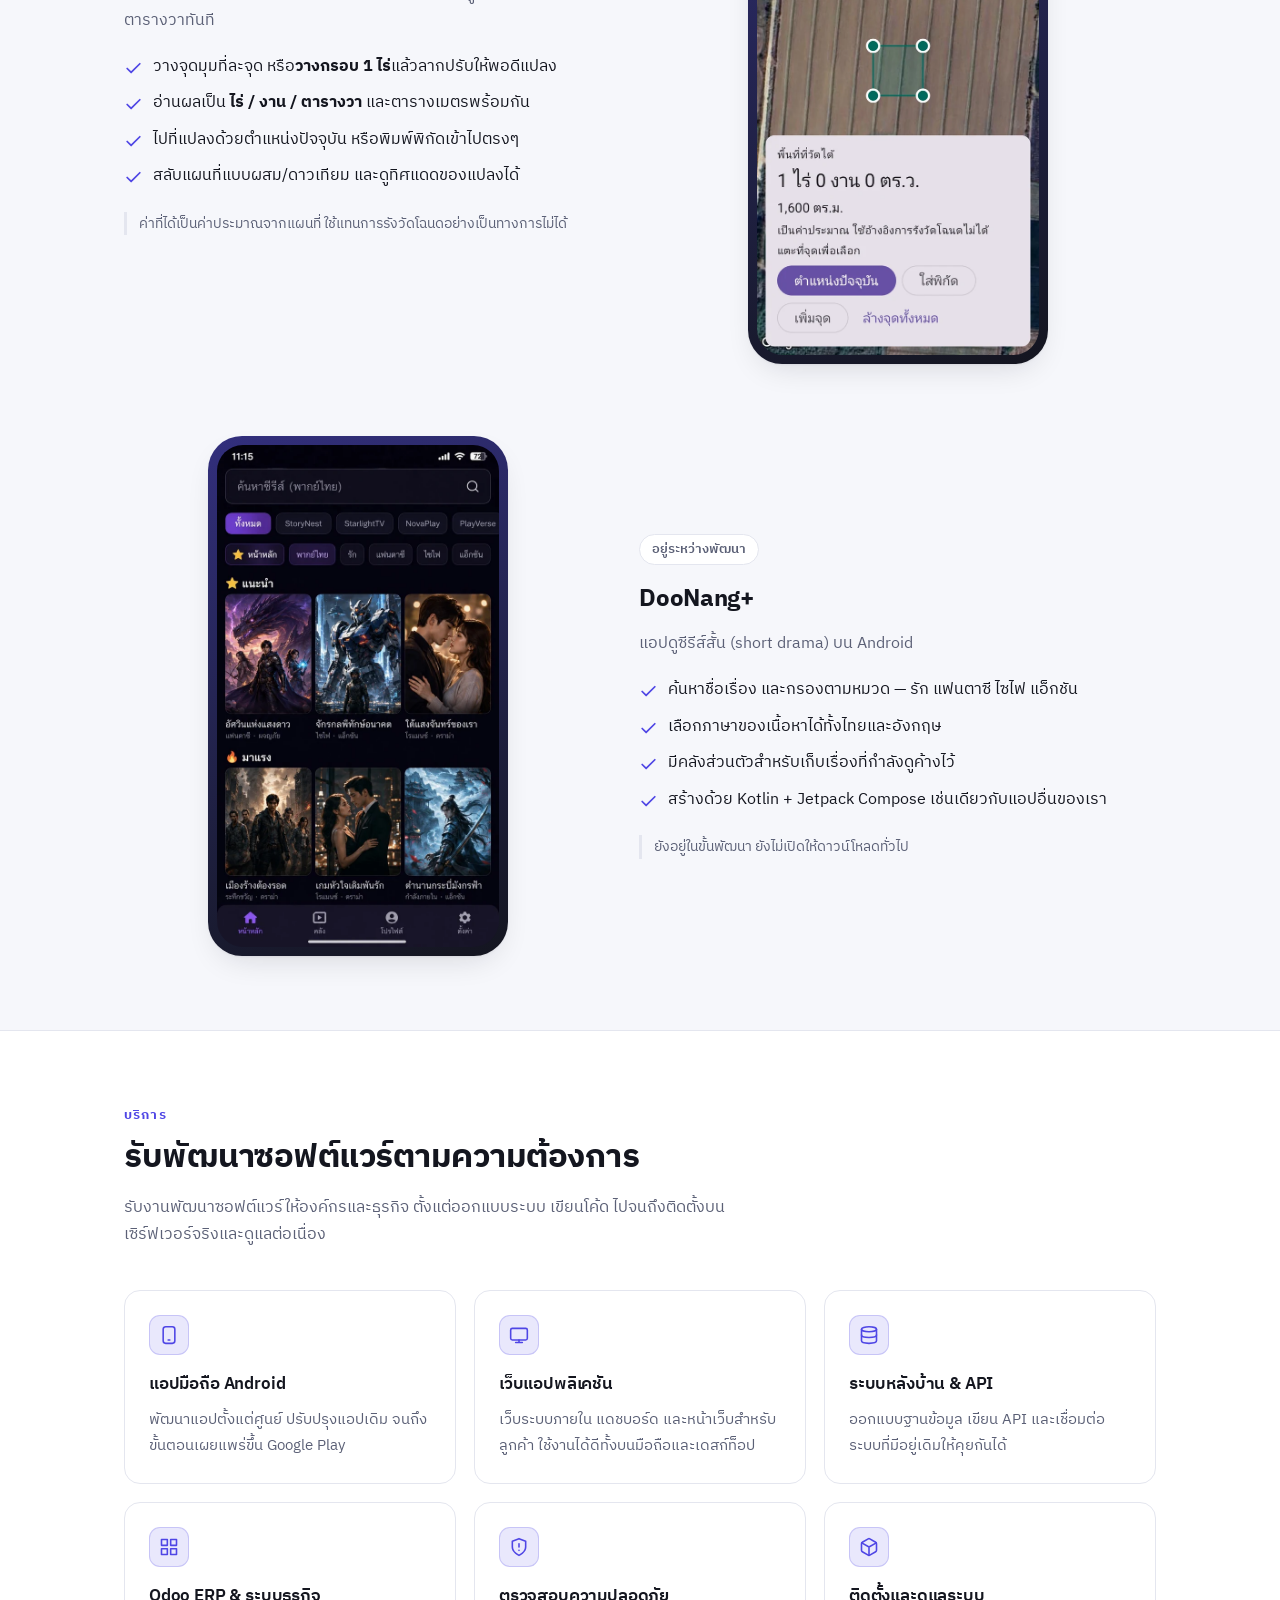
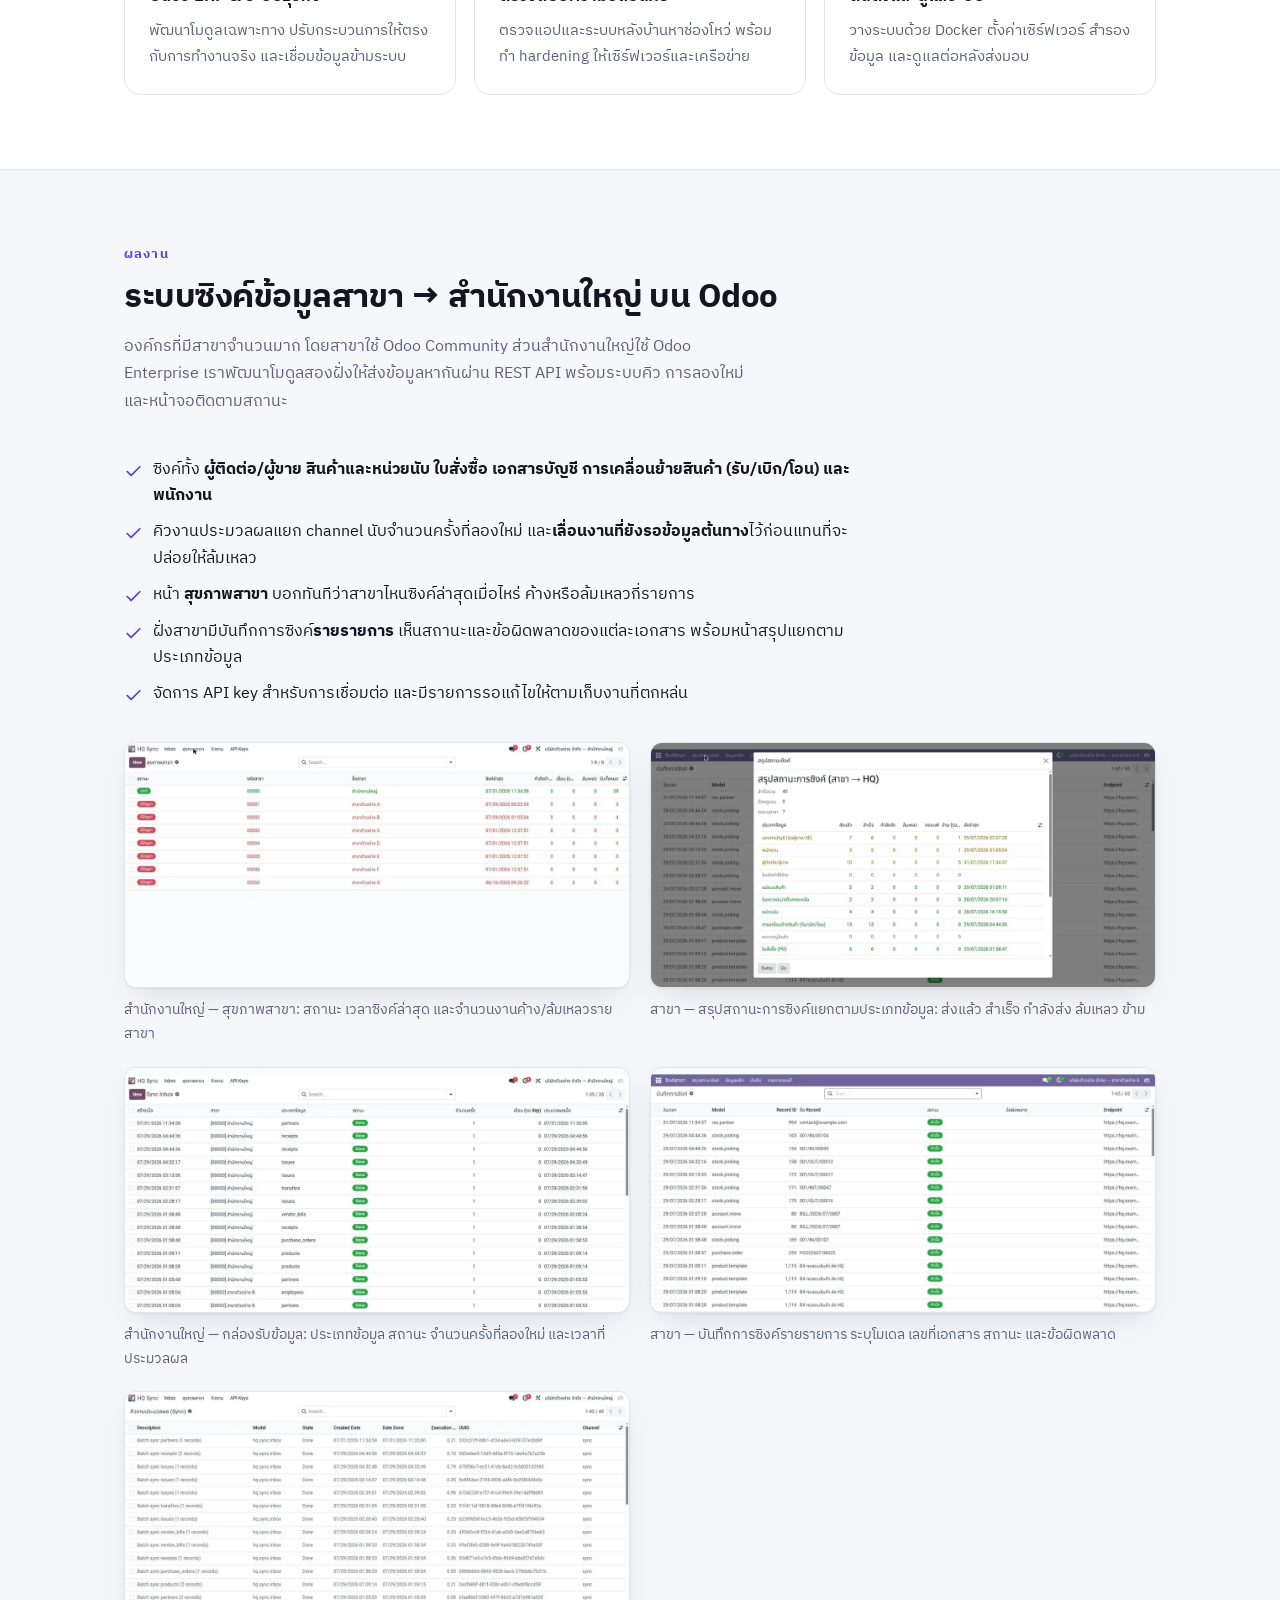
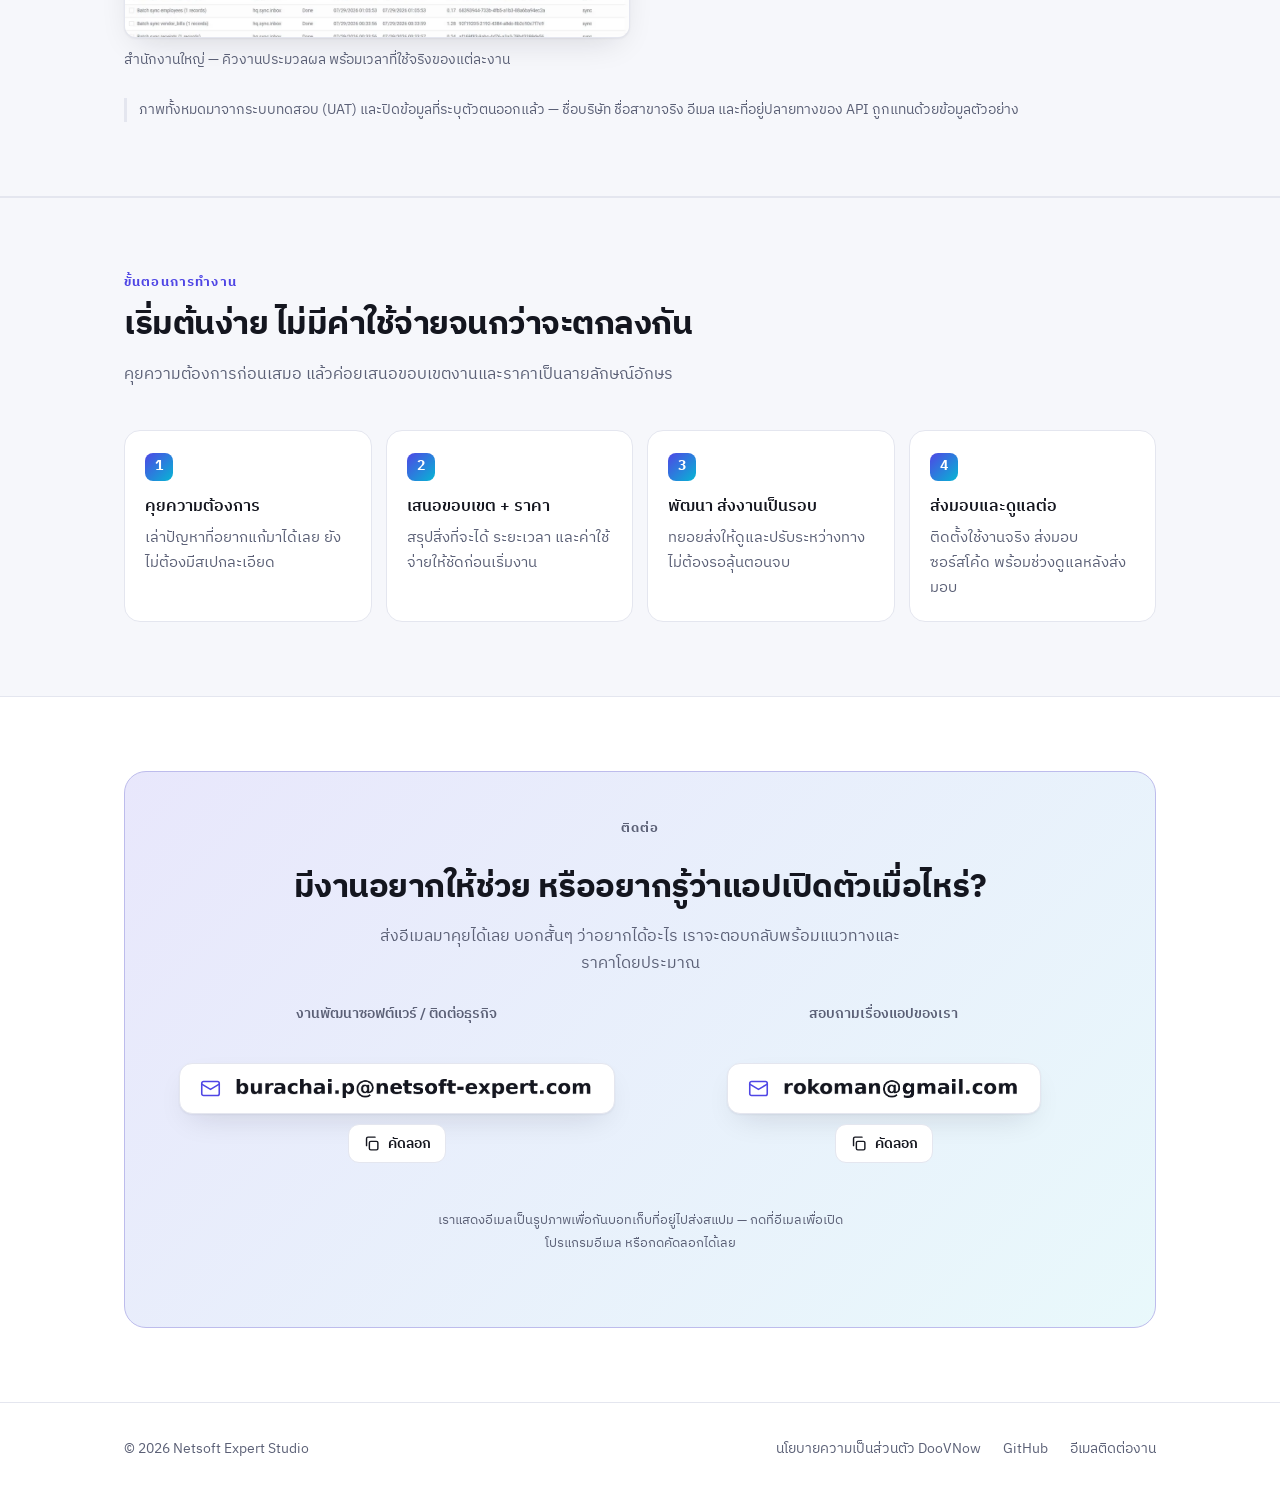
==== commit 39bae9d7: "Add an anonymised case study for the branch-to-HQ Odoo sync work" ====
--- a/index.html
+++ b/index.html
@@ -219,6 +219,18 @@
   }
   .icon svg { width: 20px; height: 20px; stroke: var(--brand); fill: none; stroke-width: 1.9; stroke-linecap: round; stroke-linejoin: round; }
 
+  /* ---------- Work / case study ---------- */
+  .work-grid { margin-bottom: 34px; }
+  .work-grid .feat { max-width: 76ch; }
+  .shots { display: grid; grid-template-columns: repeat(2, 1fr); gap: 20px; }
+  @media (max-width: 820px) { .shots { grid-template-columns: 1fr; } }
+  .shot-card { margin: 0; min-width: 0; }
+  .shot-card img {
+    width: 100%; border-radius: 12px; border: 1px solid var(--border);
+    background: #fff; box-shadow: var(--shadow);
+  }
+  .shot-card figcaption { margin-top: 10px; font-size: .89rem; color: var(--muted); }
+
   /* ---------- Steps ---------- */
   .steps { counter-reset: step; display: grid; gap: 14px; grid-template-columns: repeat(4, 1fr); }
   @media (max-width: 900px) { .steps { grid-template-columns: repeat(2, 1fr); } }
@@ -292,6 +304,7 @@
     <span class="spacer"></span>
     <a class="link hide-sm" href="#products">ผลิตภัณฑ์</a>
     <a class="link hide-sm" href="#services">บริการ</a>
+    <a class="link hide-sm" href="#work">ผลงาน</a>
     <a class="btn btn-primary" href="#contact">ติดต่อเรา</a>
   </div>
 </header>
@@ -452,6 +465,56 @@
     </div>
   </section>
 
+  <!-- ============ WORK ============ -->
+  <section id="work" class="alt">
+    <div class="wrap">
+      <p class="eyebrow">ผลงาน</p>
+      <h2>ระบบซิงค์ข้อมูลสาขา → สำนักงานใหญ่ บน Odoo</h2>
+      <p class="sec-lede">
+        องค์กรที่มีสาขาจำนวนมาก โดยสาขาใช้ Odoo Community ส่วนสำนักงานใหญ่ใช้ Odoo Enterprise
+        เราพัฒนาโมดูลสองฝั่งให้ส่งข้อมูลหากันผ่าน REST API พร้อมระบบคิว การลองใหม่ และหน้าจอติดตามสถานะ
+      </p>
+
+      <div class="work-grid">
+        <ul class="feat">
+          <li><svg viewBox="0 0 24 24"><path d="M20 6 9 17l-5-5"/></svg><span>ซิงค์ทั้ง <strong>ผู้ติดต่อ/ผู้ขาย สินค้าและหน่วยนับ ใบสั่งซื้อ เอกสารบัญชี การเคลื่อนย้ายสินค้า (รับ/เบิก/โอน) และพนักงาน</strong></span></li>
+          <li><svg viewBox="0 0 24 24"><path d="M20 6 9 17l-5-5"/></svg><span>คิวงานประมวลผลแยก channel นับจำนวนครั้งที่ลองใหม่ และ<strong>เลื่อนงานที่ยังรอข้อมูลต้นทาง</strong>ไว้ก่อนแทนที่จะปล่อยให้ล้มเหลว</span></li>
+          <li><svg viewBox="0 0 24 24"><path d="M20 6 9 17l-5-5"/></svg><span>หน้า <strong>สุขภาพสาขา</strong> บอกทันทีว่าสาขาไหนซิงค์ล่าสุดเมื่อไหร่ ค้างหรือล้มเหลวกี่รายการ</span></li>
+          <li><svg viewBox="0 0 24 24"><path d="M20 6 9 17l-5-5"/></svg><span>ฝั่งสาขามีบันทึกการซิงค์<strong>รายรายการ</strong> เห็นสถานะและข้อผิดพลาดของแต่ละเอกสาร พร้อมหน้าสรุปแยกตามประเภทข้อมูล</span></li>
+          <li><svg viewBox="0 0 24 24"><path d="M20 6 9 17l-5-5"/></svg><span>จัดการ API key สำหรับการเชื่อมต่อ และมีรายการรอแก้ไขให้ตามเก็บงานที่ตกหล่น</span></li>
+        </ul>
+      </div>
+
+      <div class="shots">
+        <figure class="shot-card reveal">
+          <img src="assets/work/hq-branch-health.webp" width="1200" height="582" loading="lazy" alt="หน้าสุขภาพสาขาฝั่งสำนักงานใหญ่ แสดงสถานะและเวลาซิงค์ล่าสุดของแต่ละสาขา">
+          <figcaption>สำนักงานใหญ่ — สุขภาพสาขา: สถานะ เวลาซิงค์ล่าสุด และจำนวนงานค้าง/ล้มเหลวรายสาขา</figcaption>
+        </figure>
+        <figure class="shot-card reveal">
+          <img src="assets/work/branch-status-summary.webp" width="1200" height="582" loading="lazy" alt="หน้าสรุปสถานะการซิงค์จากสาขาไปสำนักงานใหญ่ แยกตามประเภทข้อมูล">
+          <figcaption>สาขา — สรุปสถานะการซิงค์แยกตามประเภทข้อมูล: ส่งแล้ว สำเร็จ กำลังส่ง ล้มเหลว ข้าม</figcaption>
+        </figure>
+        <figure class="shot-card reveal">
+          <img src="assets/work/hq-sync-inbox.webp" width="1200" height="582" loading="lazy" alt="หน้ากล่องรับข้อมูลซิงค์ฝั่งสำนักงานใหญ่">
+          <figcaption>สำนักงานใหญ่ — กล่องรับข้อมูล: ประเภทข้อมูล สถานะ จำนวนครั้งที่ลองใหม่ และเวลาที่ประมวลผล</figcaption>
+        </figure>
+        <figure class="shot-card reveal">
+          <img src="assets/work/branch-sync-log.webp" width="1200" height="582" loading="lazy" alt="บันทึกการซิงค์รายรายการฝั่งสาขา">
+          <figcaption>สาขา — บันทึกการซิงค์รายรายการ ระบุโมเดล เลขที่เอกสาร สถานะ และข้อผิดพลาด</figcaption>
+        </figure>
+        <figure class="shot-card reveal">
+          <img src="assets/work/hq-job-queue.webp" width="1200" height="582" loading="lazy" alt="คิวงานประมวลผลฝั่งสำนักงานใหญ่ แสดงเวลาที่ใช้ประมวลผลของแต่ละงาน">
+          <figcaption>สำนักงานใหญ่ — คิวงานประมวลผล พร้อมเวลาที่ใช้จริงของแต่ละงาน</figcaption>
+        </figure>
+      </div>
+
+      <p class="note" style="margin-top:26px">
+        ภาพทั้งหมดมาจากระบบทดสอบ (UAT) และปิดข้อมูลที่ระบุตัวตนออกแล้ว —
+        ชื่อบริษัท ชื่อสาขาจริง อีเมล และที่อยู่ปลายทางของ API ถูกแทนด้วยข้อมูลตัวอย่าง
+      </p>
+    </div>
+  </section>
+
   <!-- ============ PROCESS ============ -->
   <section class="alt">
     <div class="wrap">
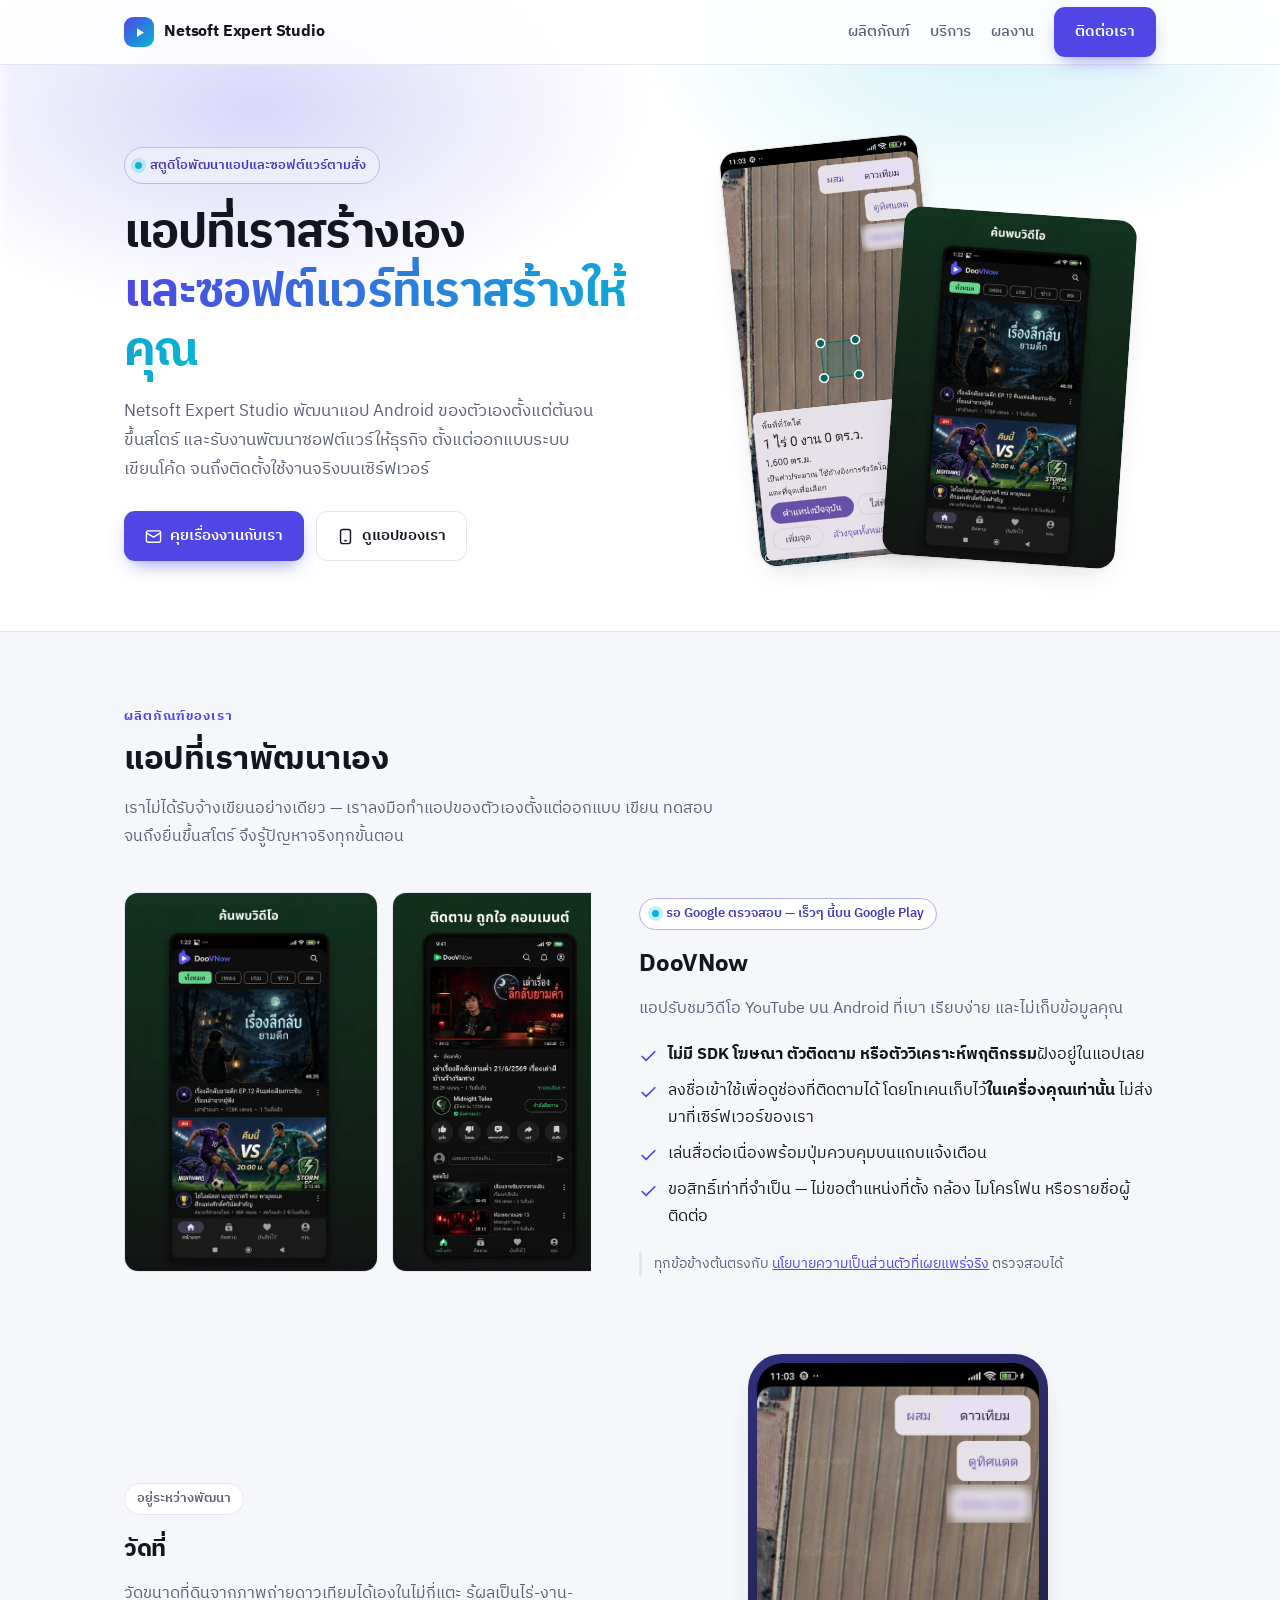
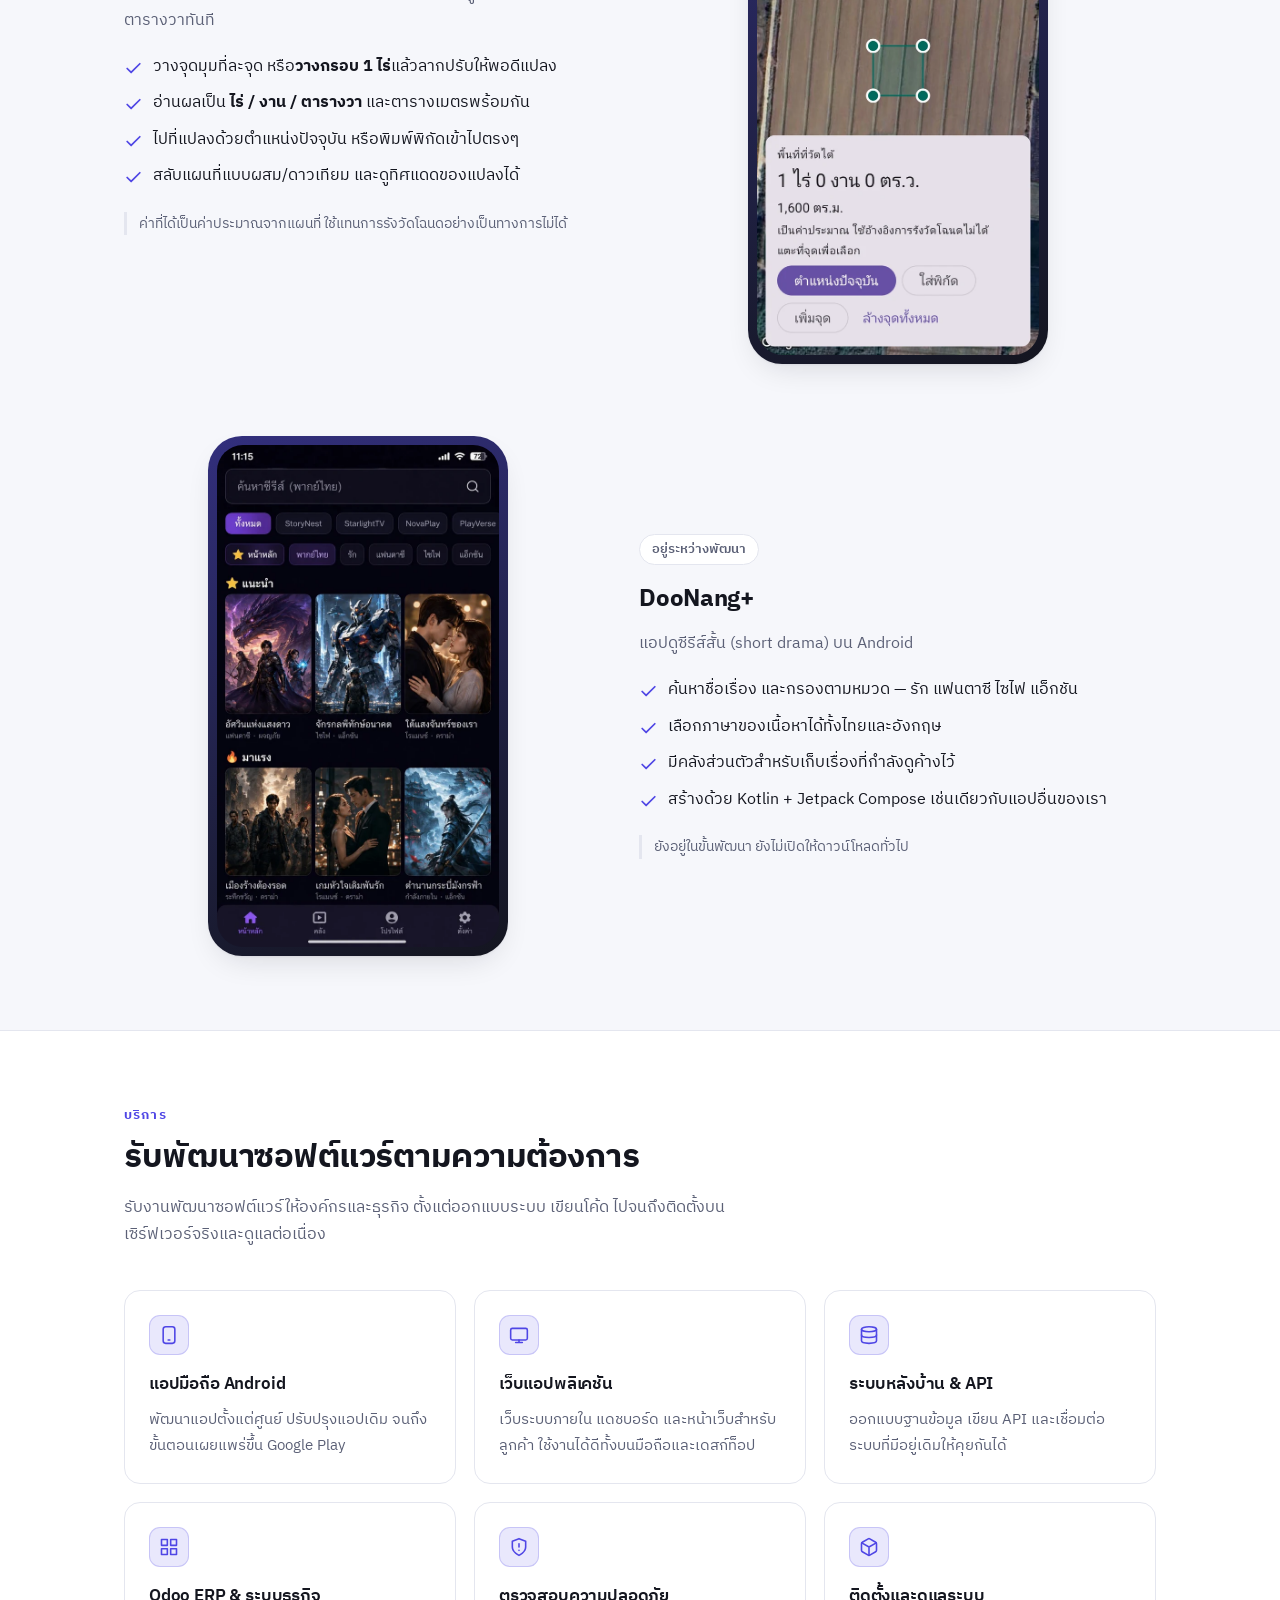
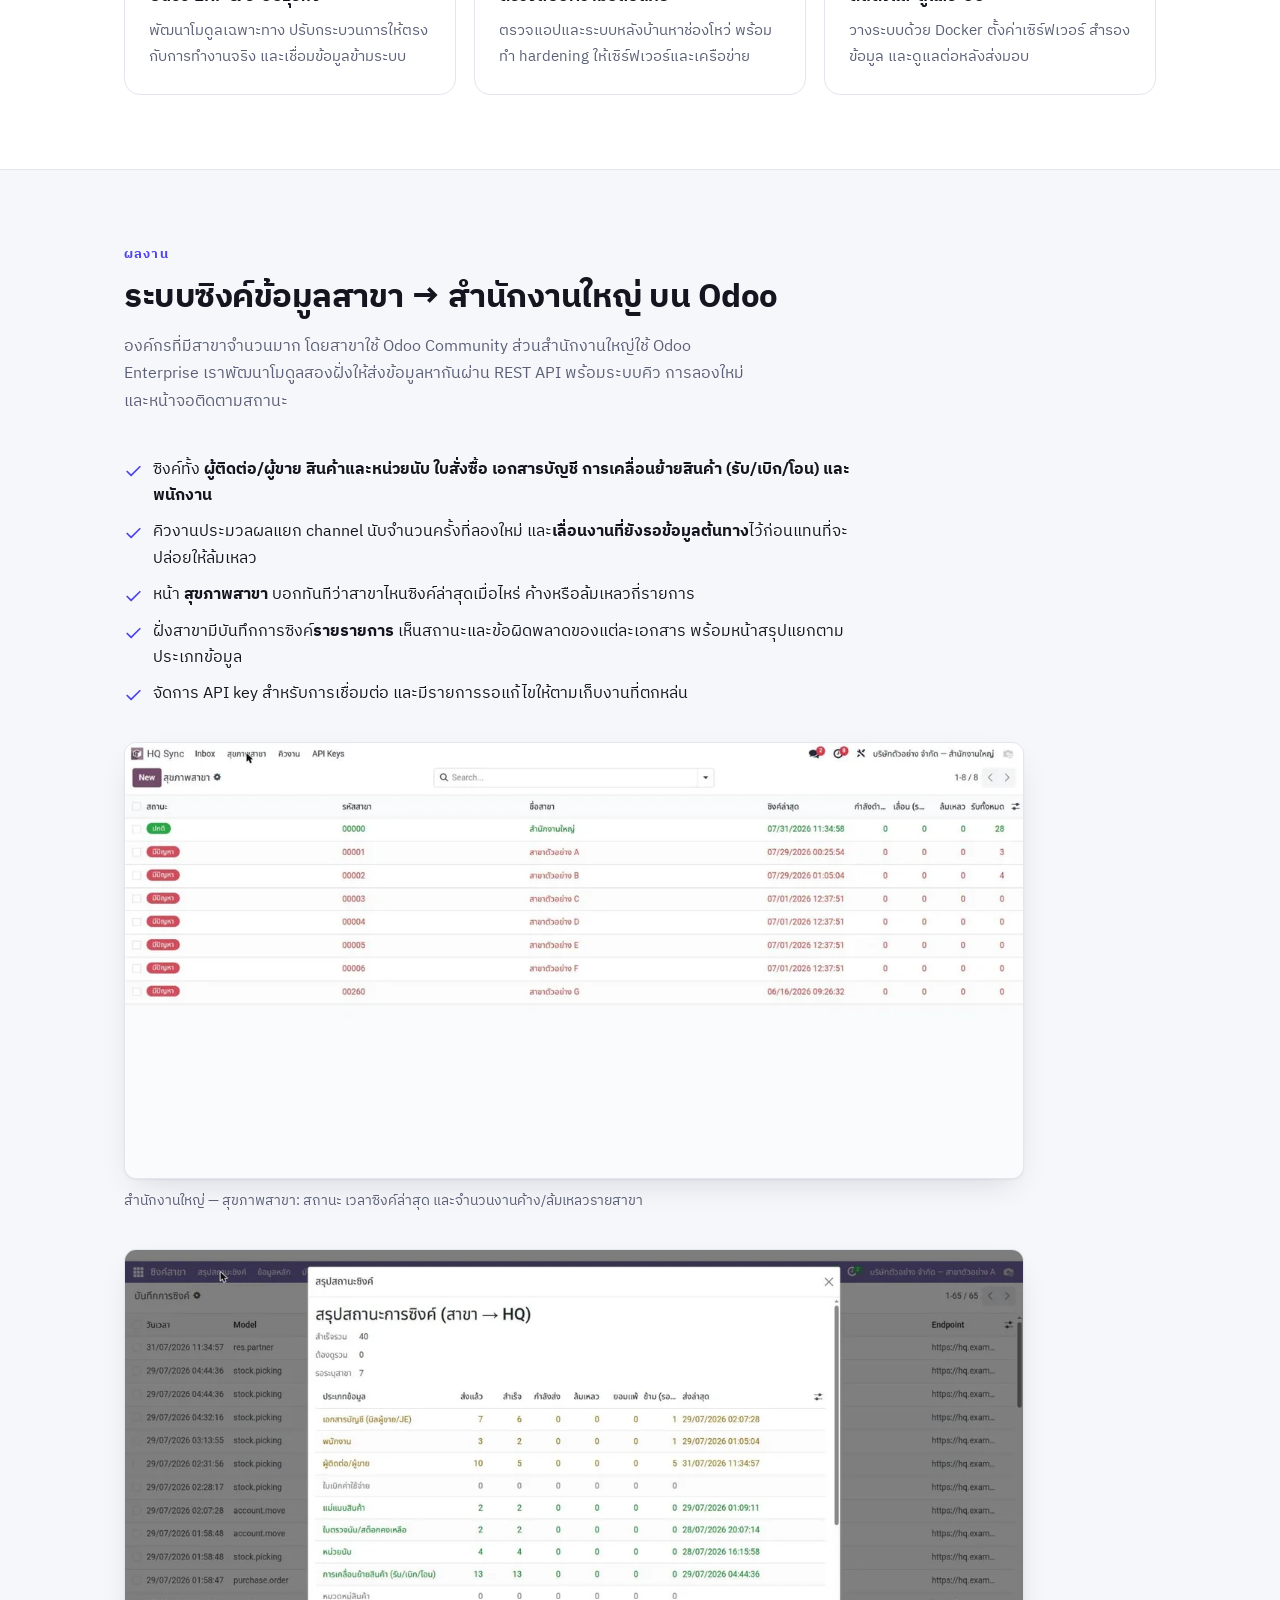
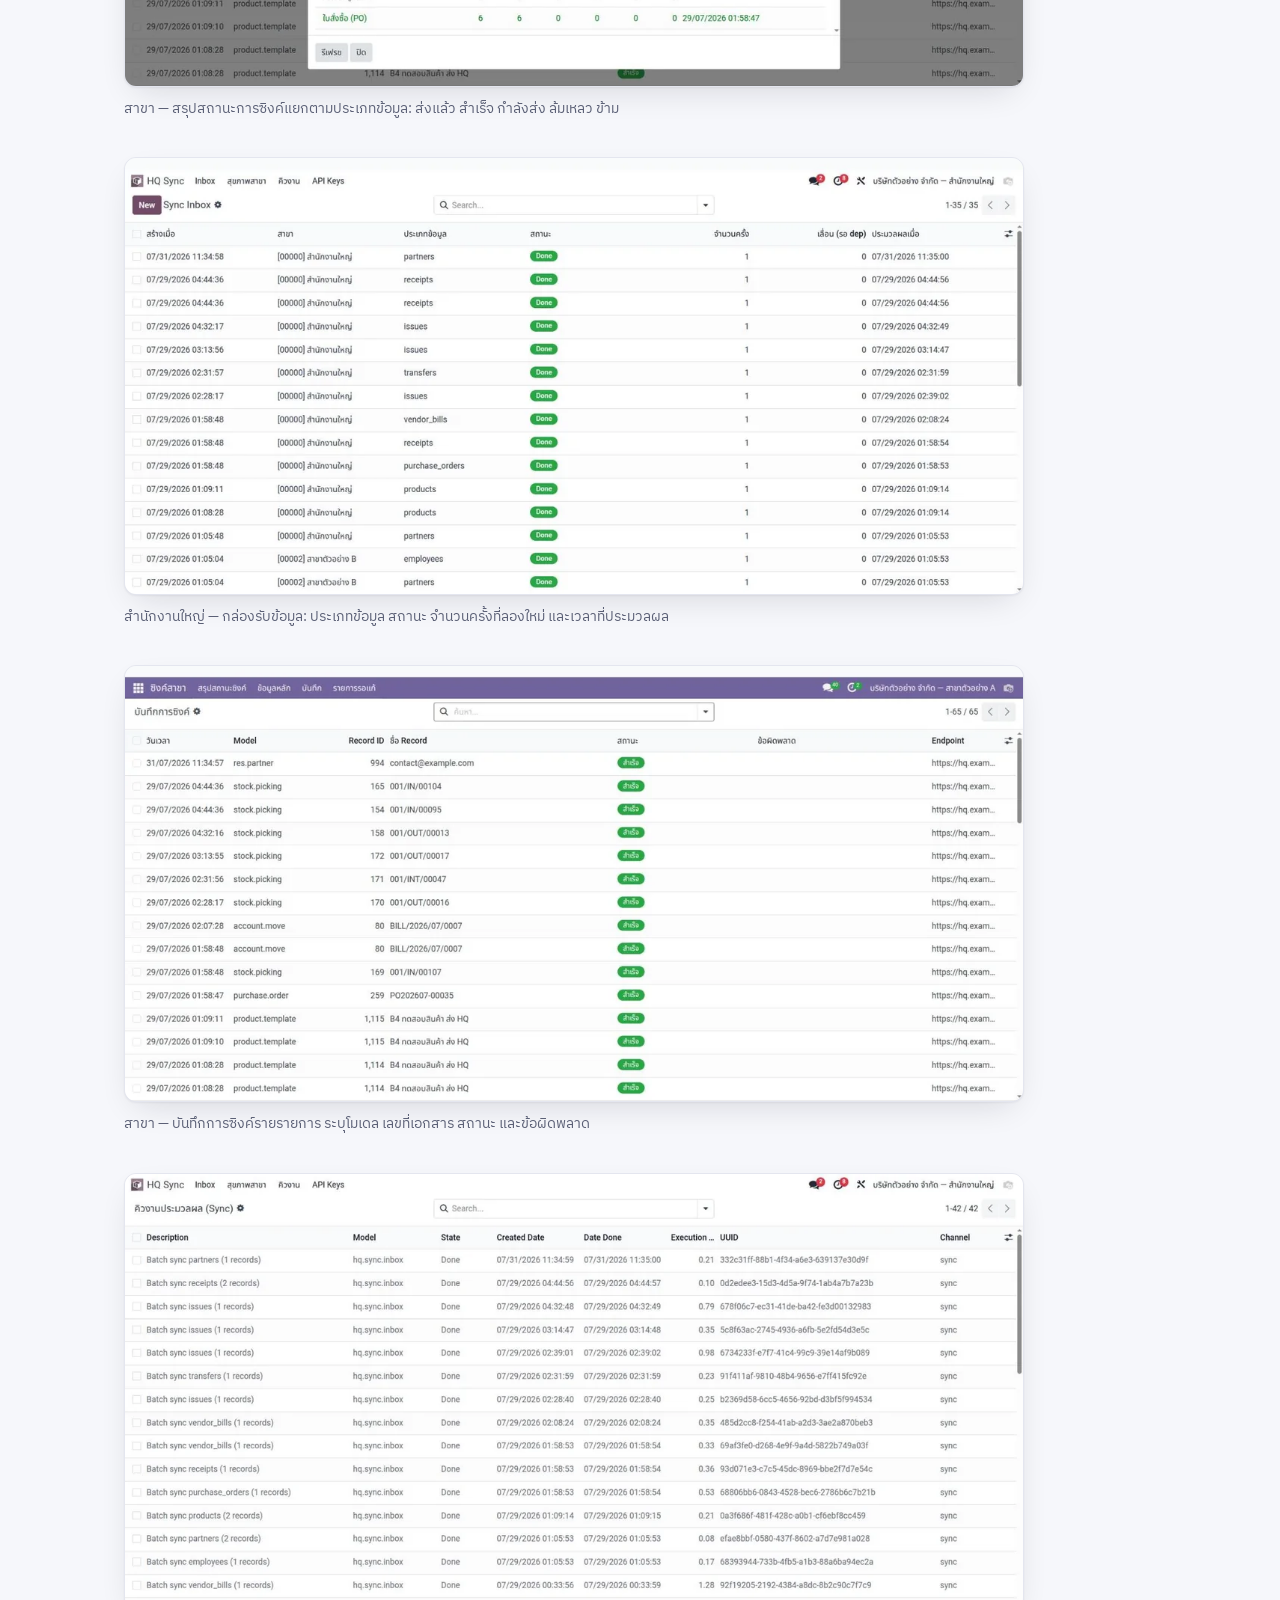
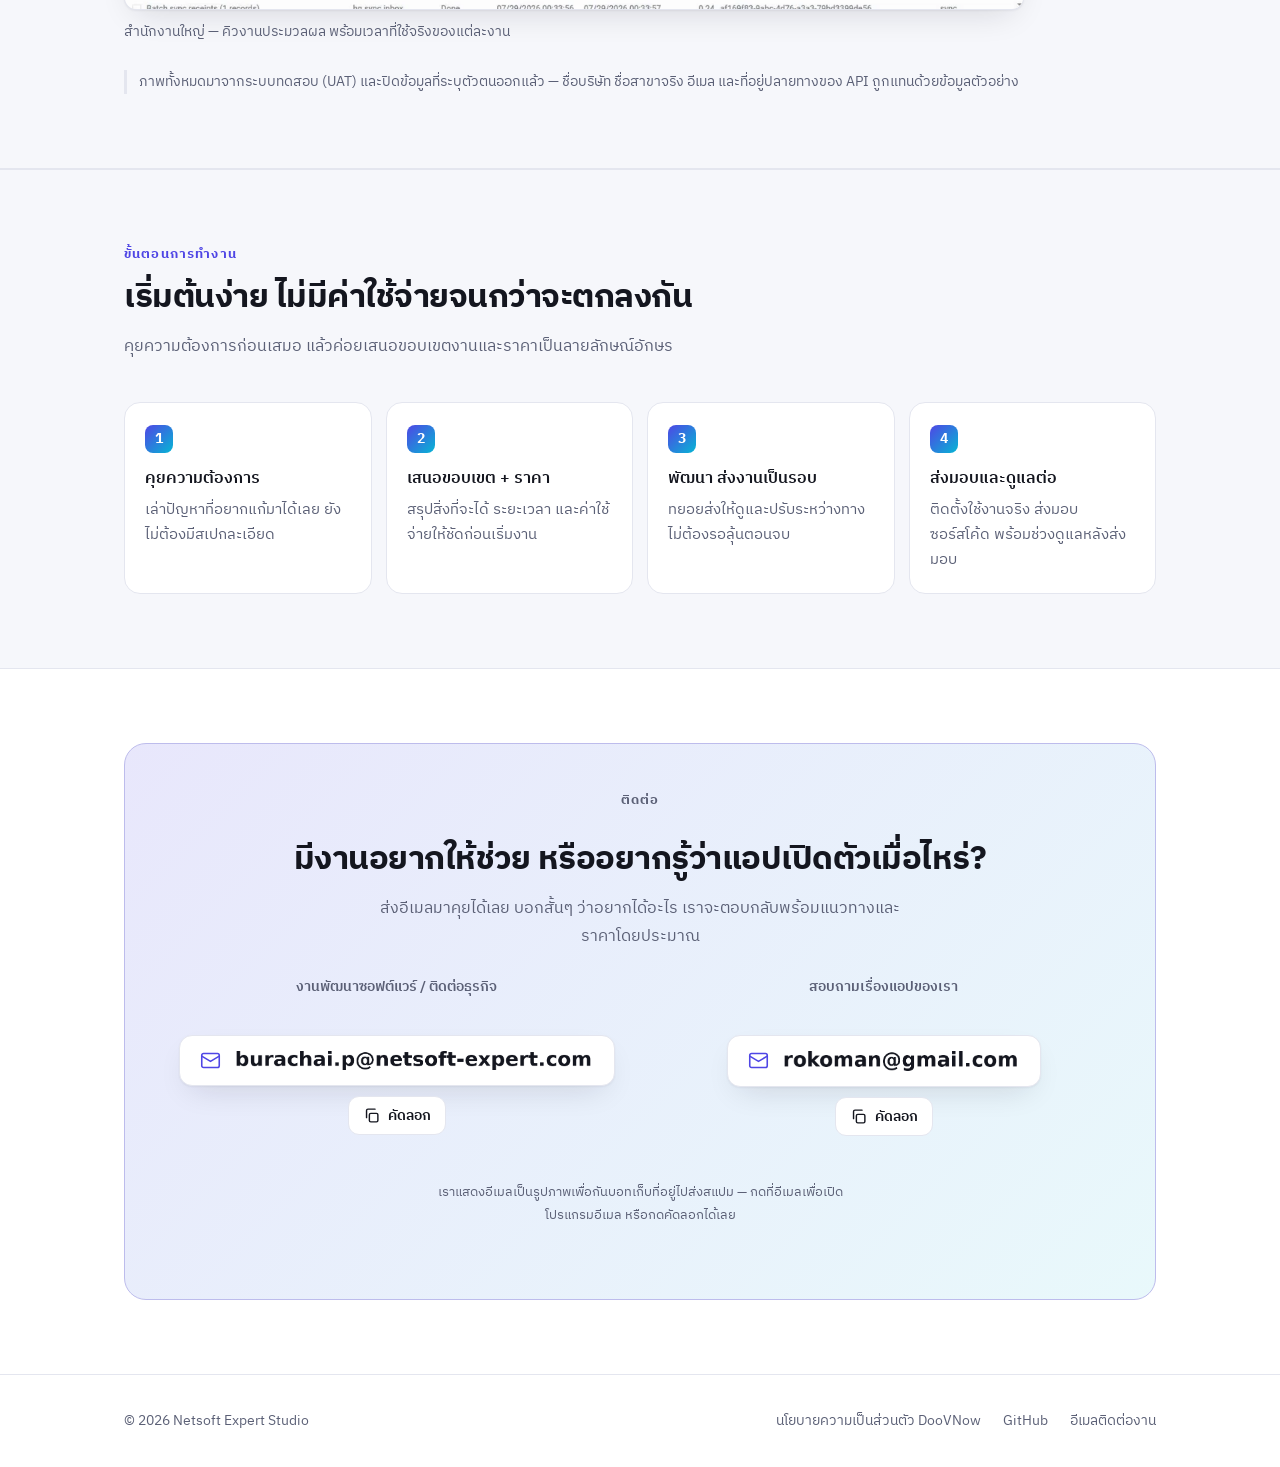
==== commit 93674917: "Show case-study screenshots one per row so the tables stay readable" ====
--- a/index.html
+++ b/index.html
@@ -222,8 +222,8 @@
   /* ---------- Work / case study ---------- */
   .work-grid { margin-bottom: 34px; }
   .work-grid .feat { max-width: 76ch; }
-  .shots { display: grid; grid-template-columns: repeat(2, 1fr); gap: 20px; }
-  @media (max-width: 820px) { .shots { grid-template-columns: 1fr; } }
+  /* one wide column — these are dense ERP tables, two-up renders them unreadable */
+  .shots { display: grid; grid-template-columns: 1fr; gap: 36px; max-width: 900px; }
   .shot-card { margin: 0; min-width: 0; }
   .shot-card img {
     width: 100%; border-radius: 12px; border: 1px solid var(--border);
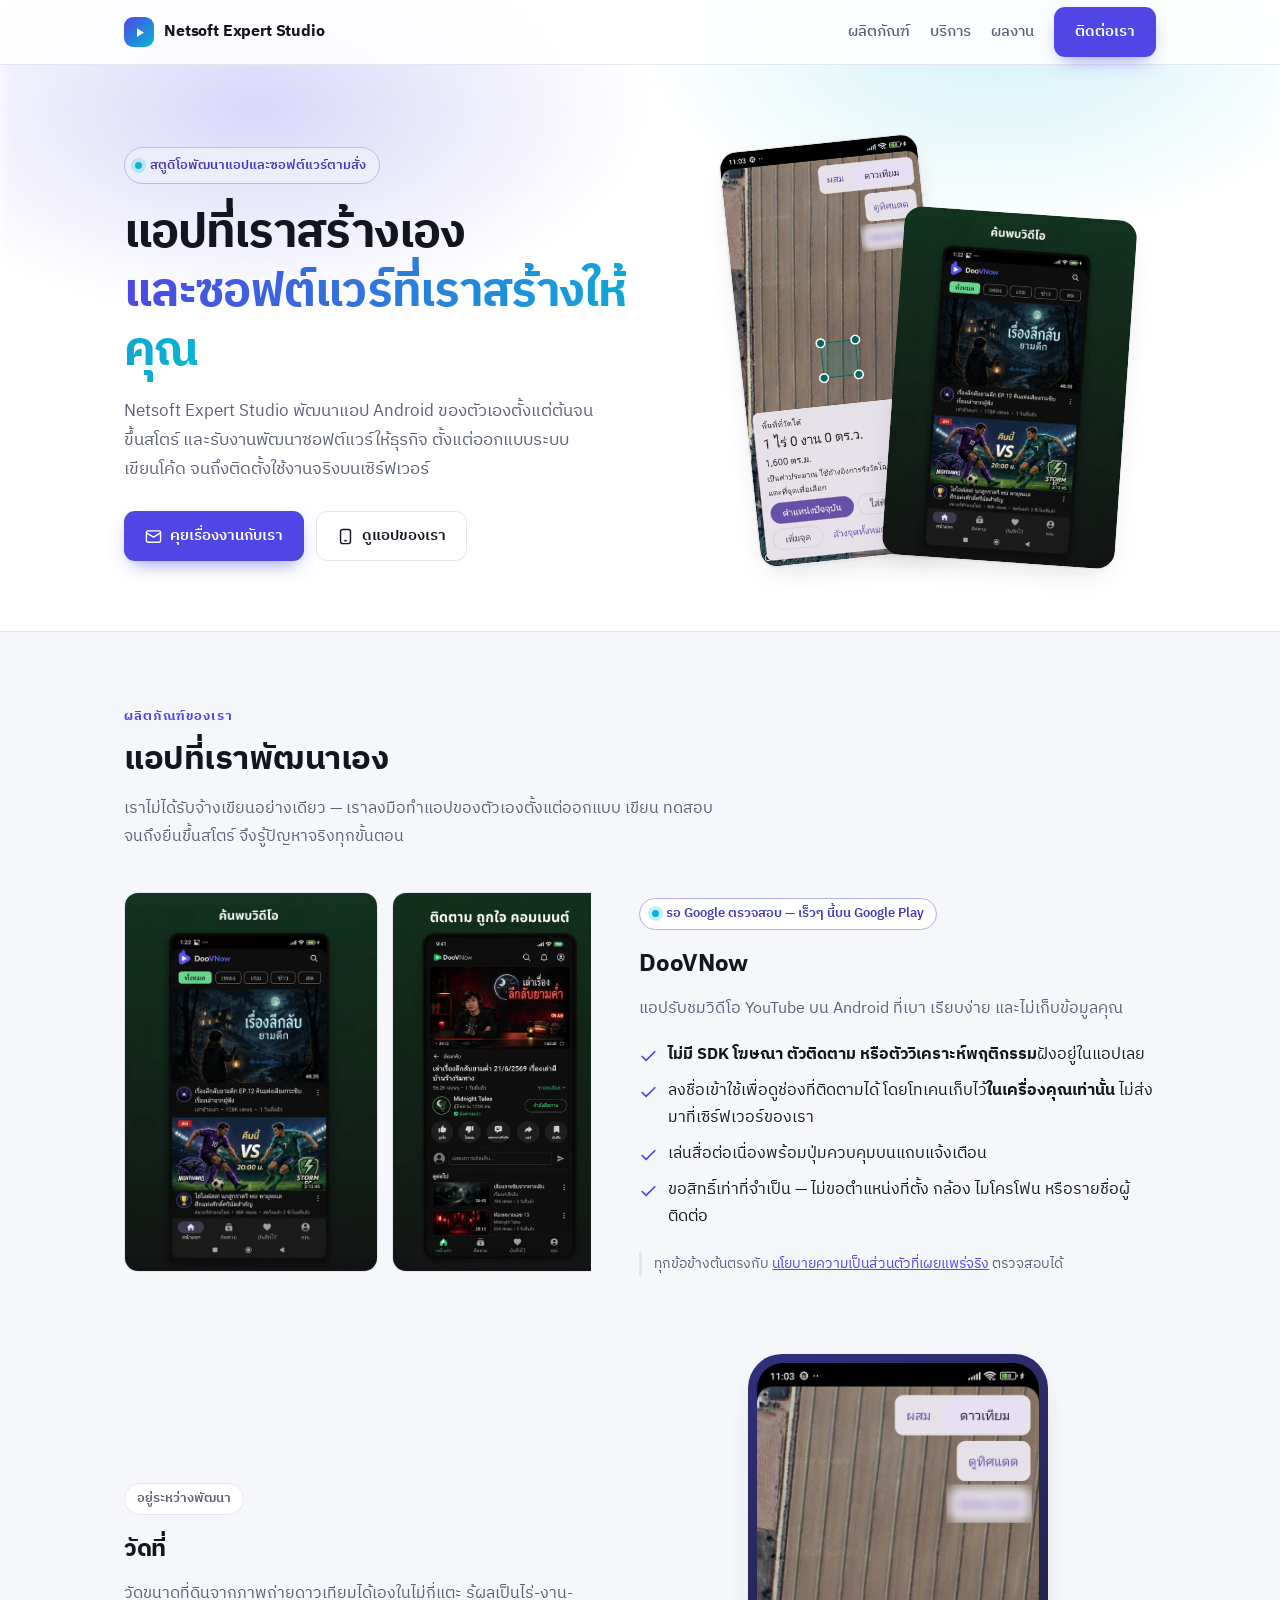
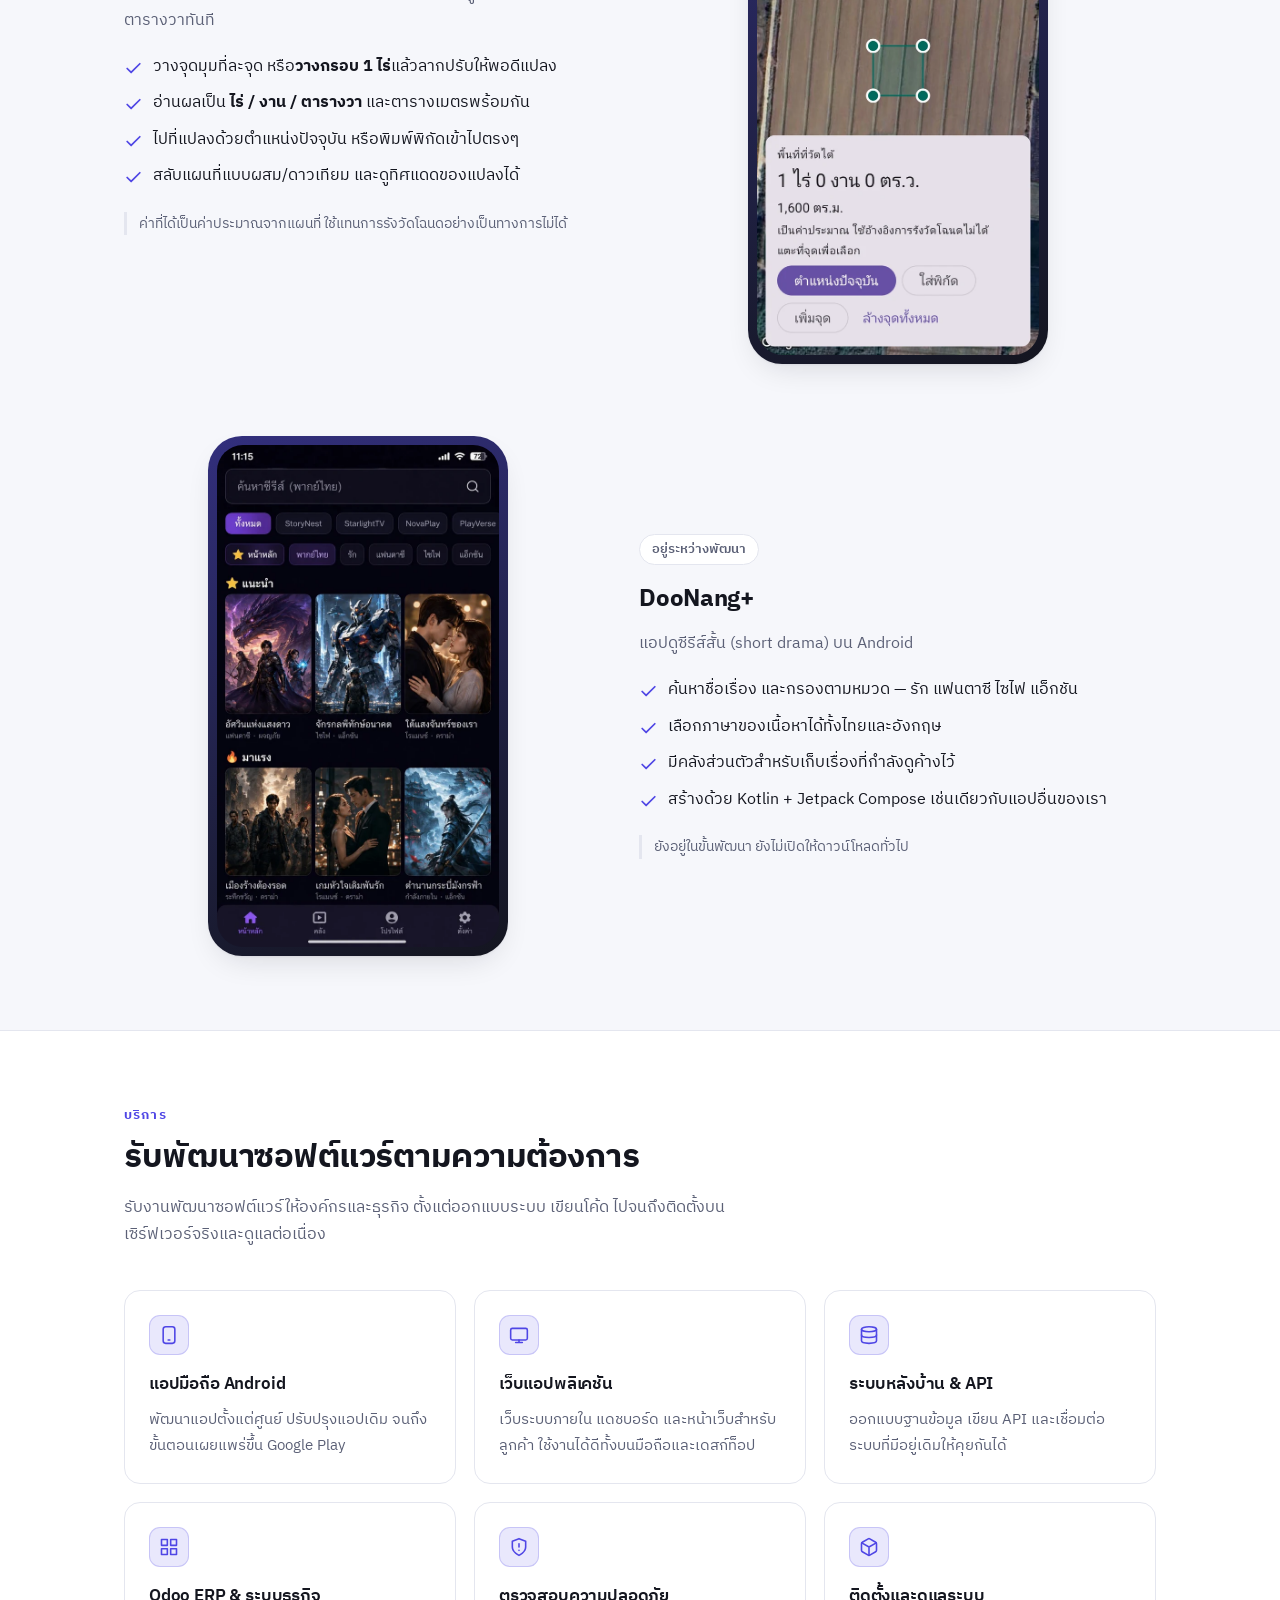
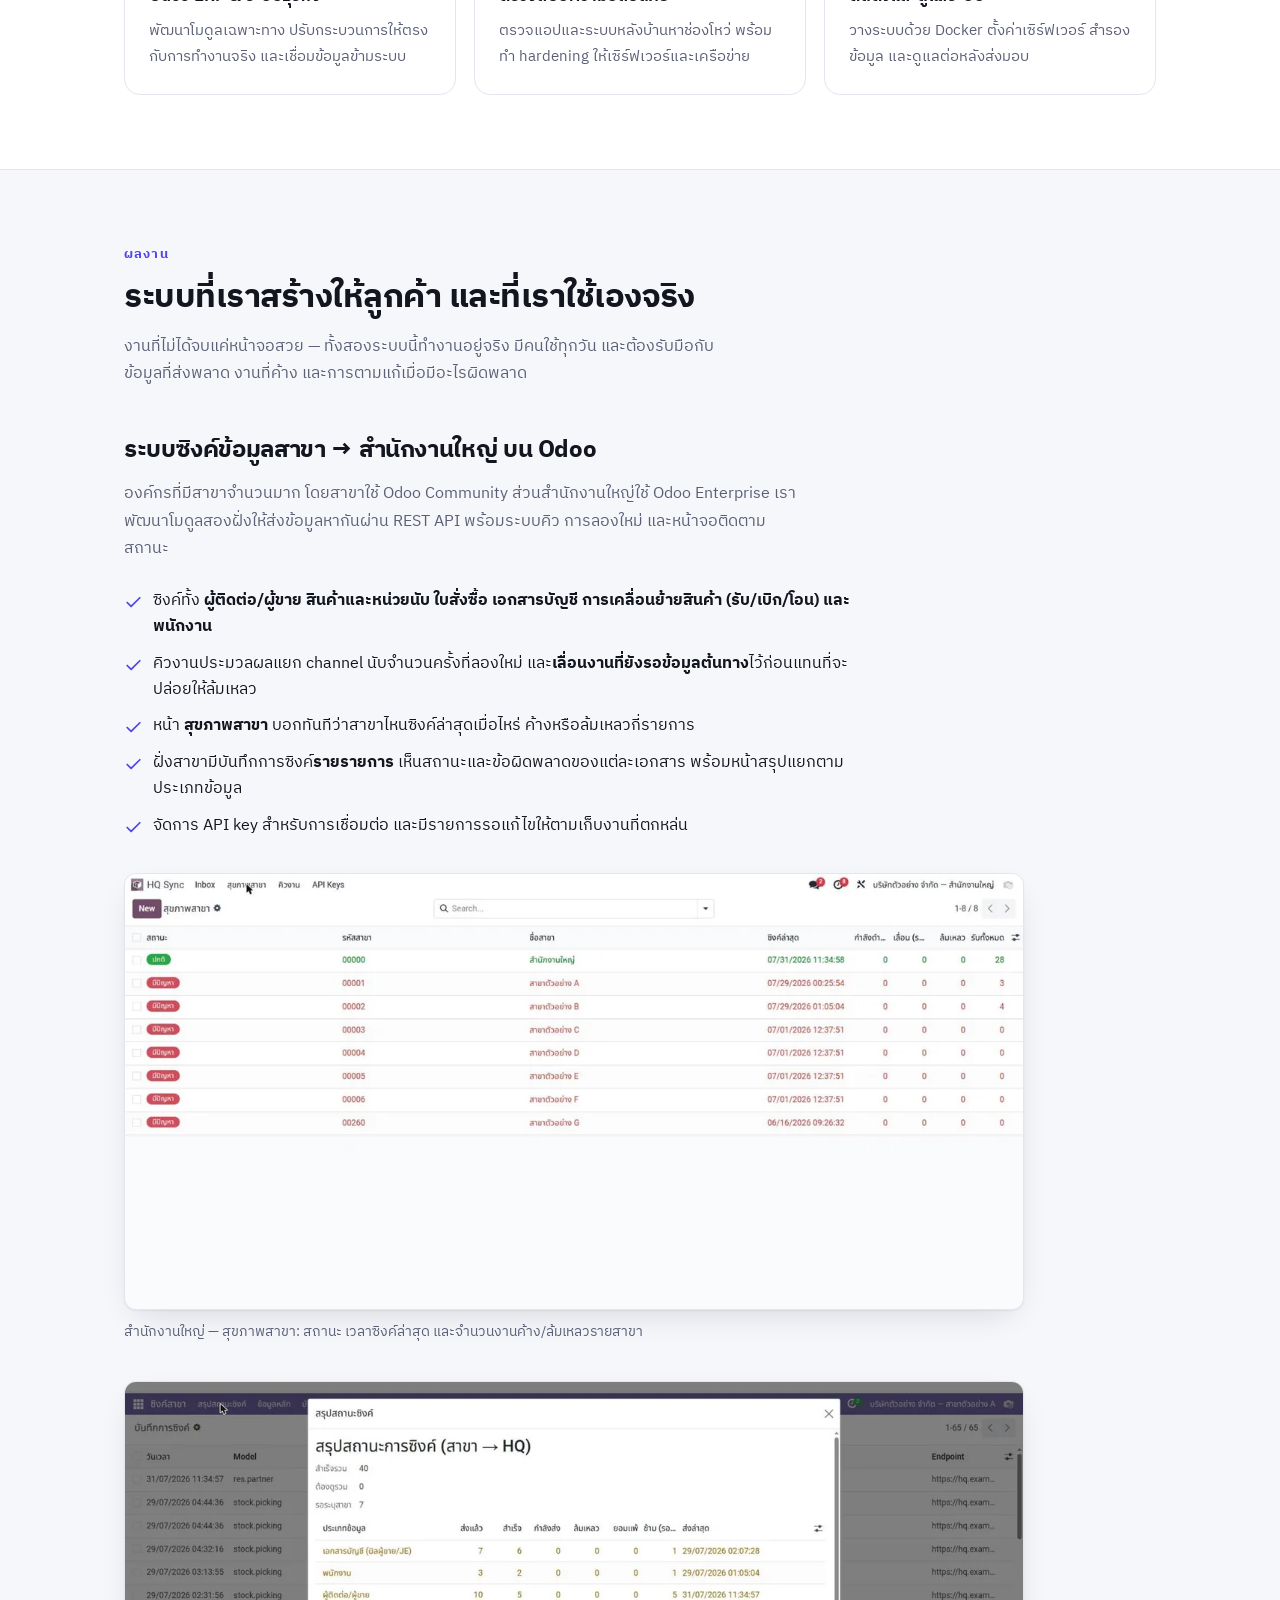
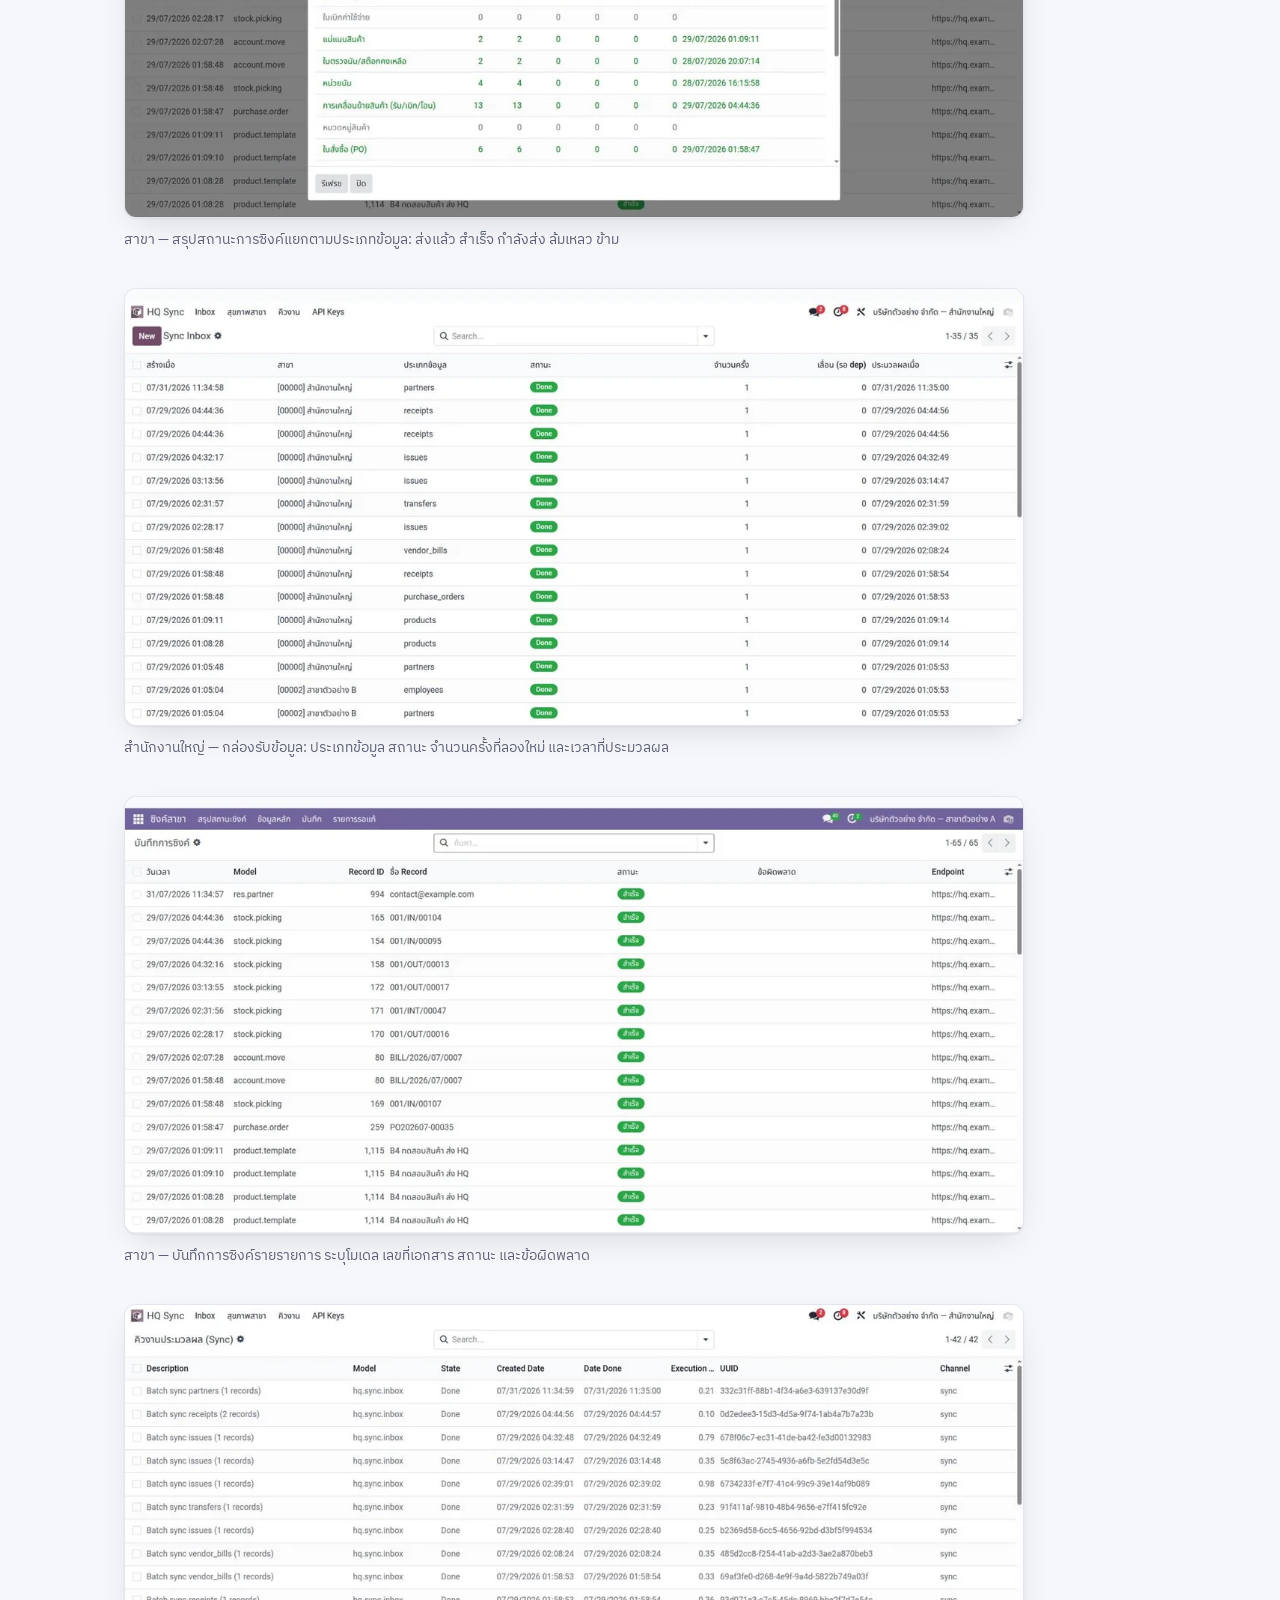
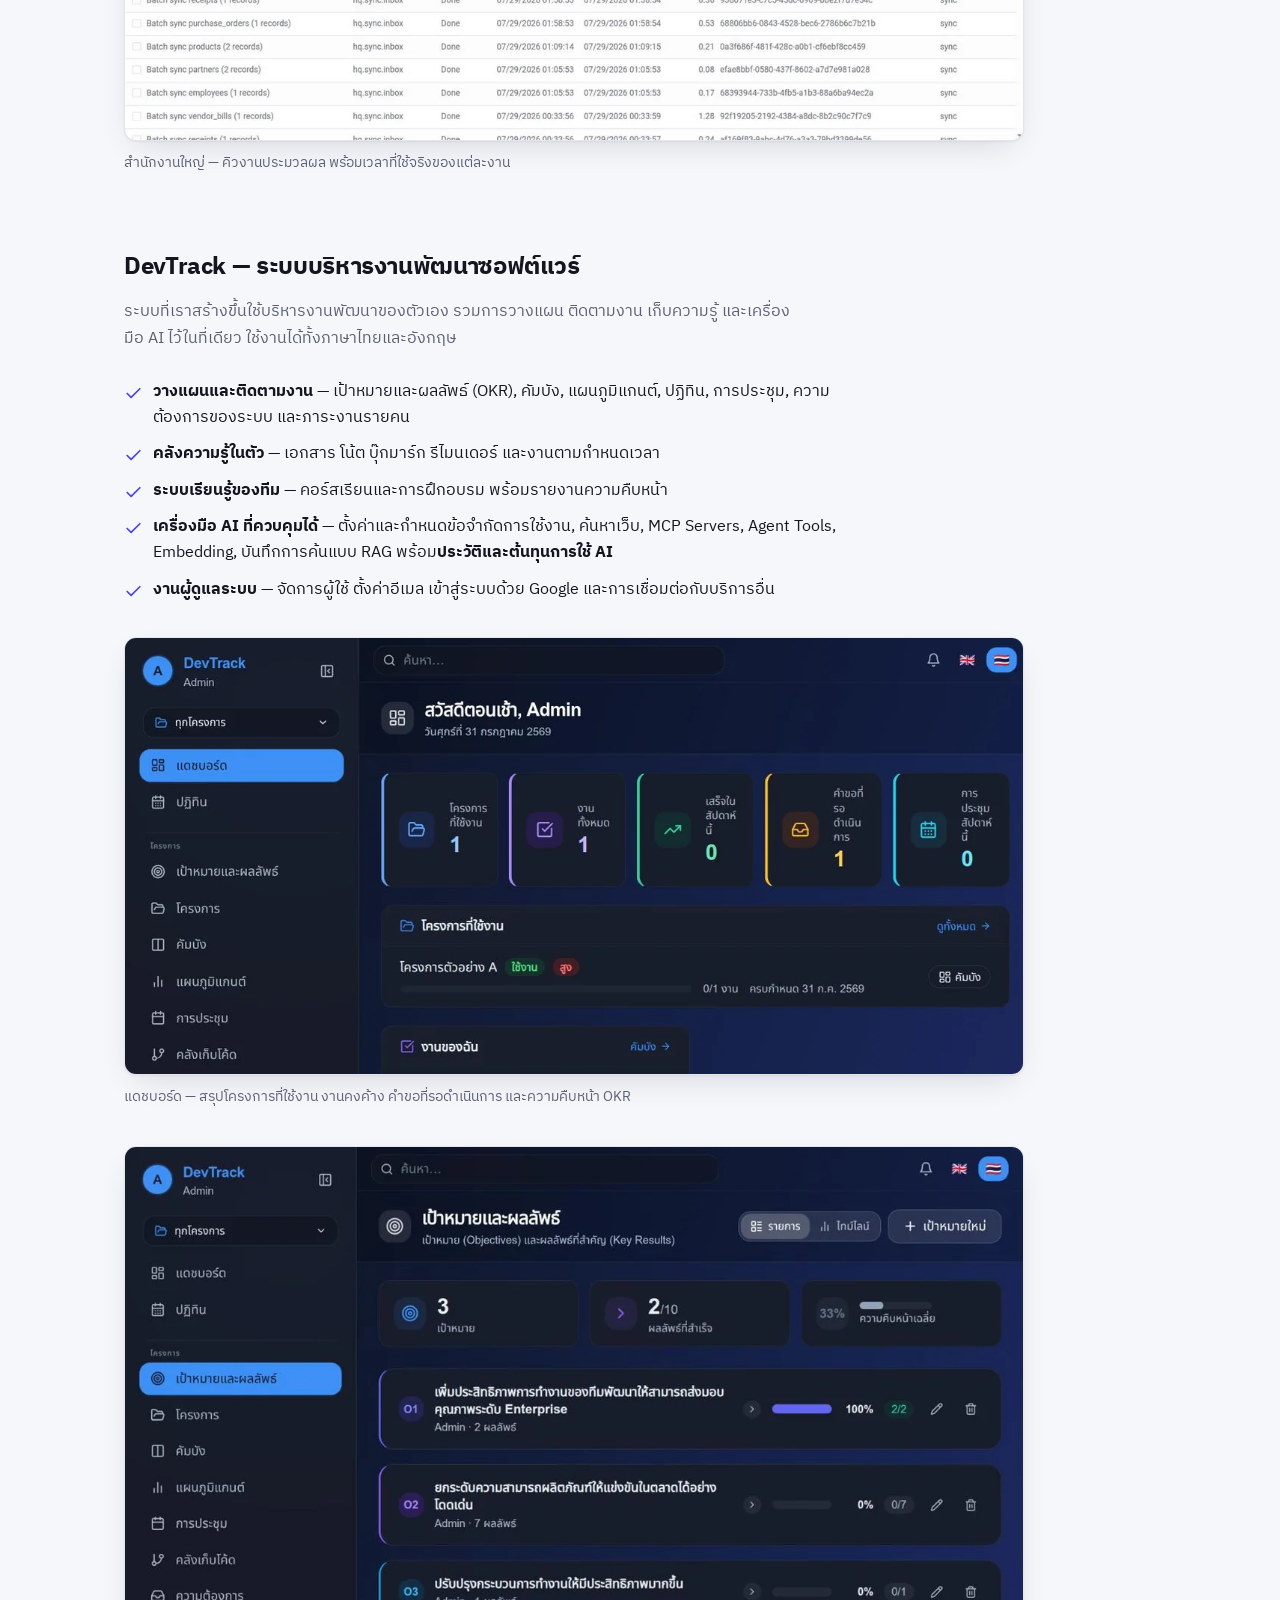
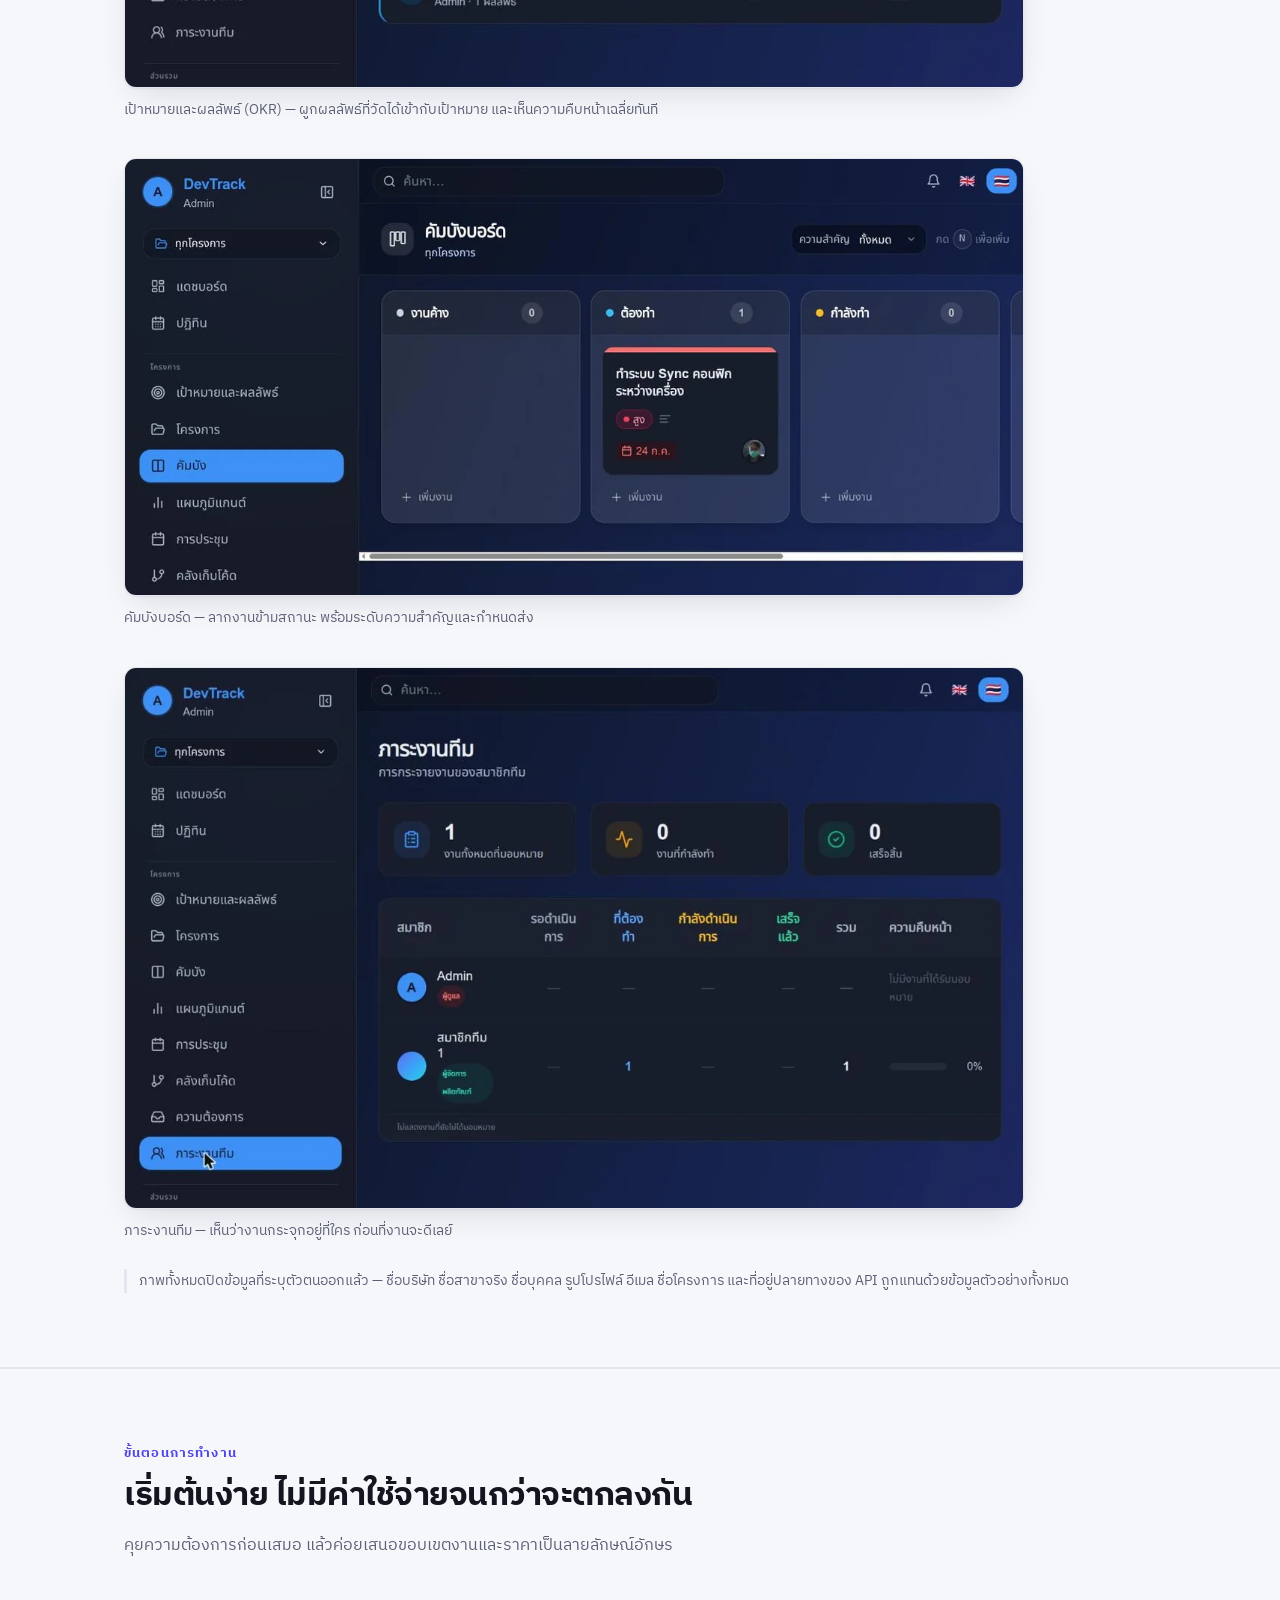
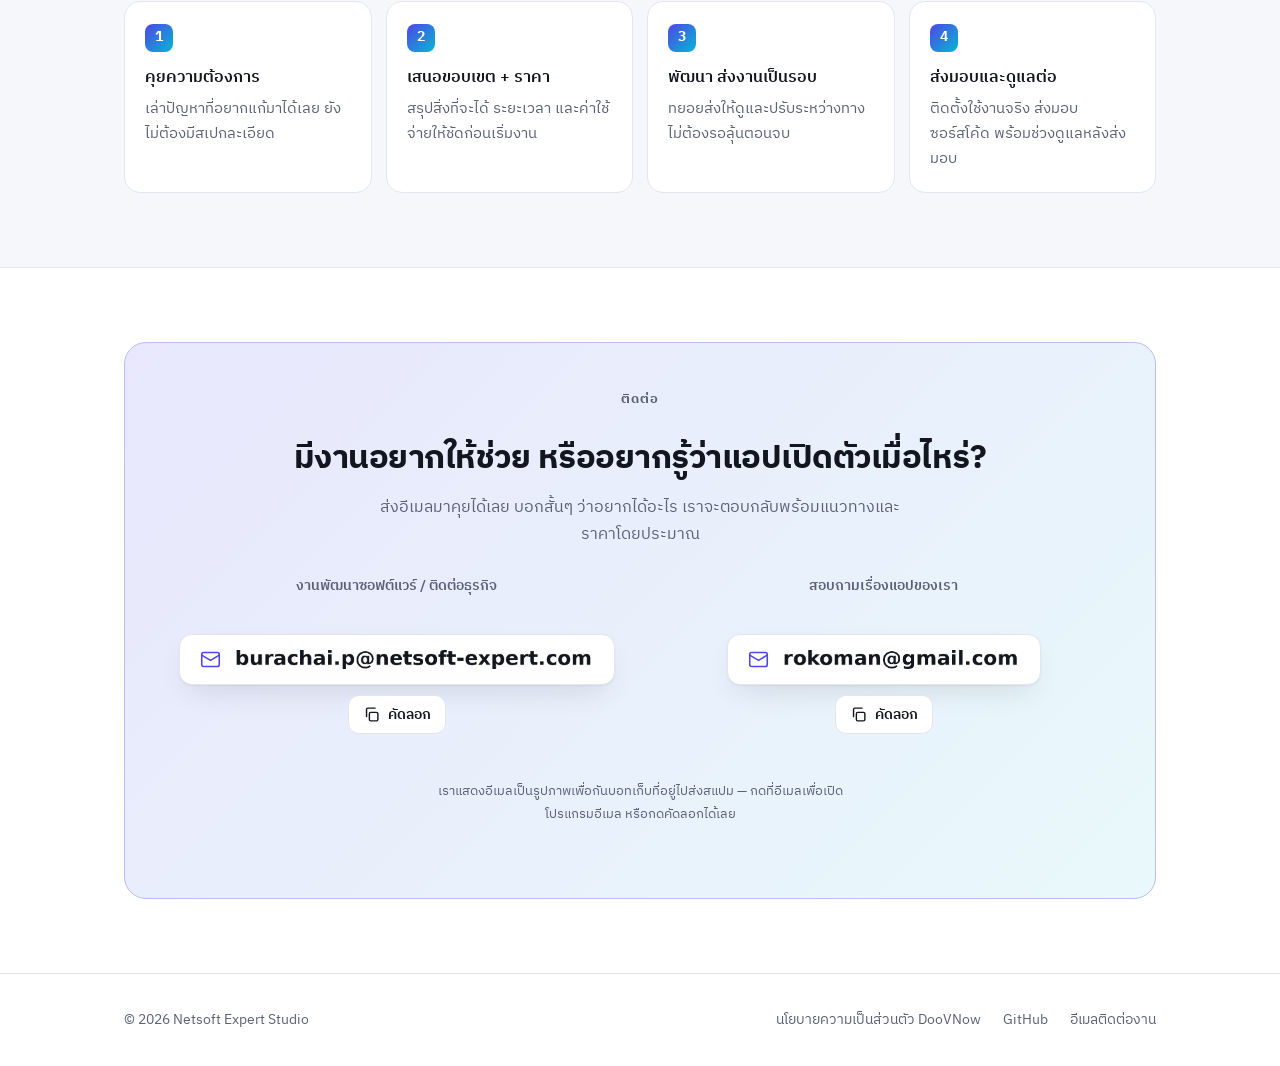
==== commit 638bcd2f: "Add the DevTrack case study alongside the Odoo sync one" ====
--- a/index.html
+++ b/index.html
@@ -220,6 +220,10 @@
   .icon svg { width: 20px; height: 20px; stroke: var(--brand); fill: none; stroke-width: 1.9; stroke-linecap: round; stroke-linejoin: round; }
 
   /* ---------- Work / case study ---------- */
+  .case { margin-bottom: 72px; }
+  .case:last-of-type { margin-bottom: 0; }
+  .case-title { font-size: clamp(1.2rem, 2.6vw, 1.5rem); font-weight: 700; letter-spacing: -.015em; margin: 0 0 10px; }
+  .case-sub { color: var(--muted); max-width: 68ch; margin: 0 0 26px; }
   .work-grid { margin-bottom: 34px; }
   .work-grid .feat { max-width: 76ch; }
   /* one wide column — these are dense ERP tables, two-up renders them unreadable */
@@ -469,8 +473,15 @@
   <section id="work" class="alt">
     <div class="wrap">
       <p class="eyebrow">ผลงาน</p>
-      <h2>ระบบซิงค์ข้อมูลสาขา → สำนักงานใหญ่ บน Odoo</h2>
+      <h2>ระบบที่เราสร้างให้ลูกค้า และที่เราใช้เองจริง</h2>
       <p class="sec-lede">
+        งานที่ไม่ได้จบแค่หน้าจอสวย — ทั้งสองระบบนี้ทำงานอยู่จริง มีคนใช้ทุกวัน
+        และต้องรับมือกับข้อมูลที่ส่งพลาด งานที่ค้าง และการตามแก้เมื่อมีอะไรผิดพลาด
+      </p>
+
+      <article class="case">
+      <h3 class="case-title">ระบบซิงค์ข้อมูลสาขา → สำนักงานใหญ่ บน Odoo</h3>
+      <p class="case-sub">
         องค์กรที่มีสาขาจำนวนมาก โดยสาขาใช้ Odoo Community ส่วนสำนักงานใหญ่ใช้ Odoo Enterprise
         เราพัฒนาโมดูลสองฝั่งให้ส่งข้อมูลหากันผ่าน REST API พร้อมระบบคิว การลองใหม่ และหน้าจอติดตามสถานะ
       </p>
@@ -507,10 +518,48 @@
           <figcaption>สำนักงานใหญ่ — คิวงานประมวลผล พร้อมเวลาที่ใช้จริงของแต่ละงาน</figcaption>
         </figure>
       </div>
+      </article>
+
+      <article class="case">
+        <h3 class="case-title">DevTrack — ระบบบริหารงานพัฒนาซอฟต์แวร์</h3>
+        <p class="case-sub">
+          ระบบที่เราสร้างขึ้นใช้บริหารงานพัฒนาของตัวเอง รวมการวางแผน ติดตามงาน เก็บความรู้
+          และเครื่องมือ AI ไว้ในที่เดียว ใช้งานได้ทั้งภาษาไทยและอังกฤษ
+        </p>
+
+        <div class="work-grid">
+          <ul class="feat">
+            <li><svg viewBox="0 0 24 24"><path d="M20 6 9 17l-5-5"/></svg><span><strong>วางแผนและติดตามงาน</strong> — เป้าหมายและผลลัพธ์ (OKR), คัมบัง, แผนภูมิแกนต์, ปฏิทิน, การประชุม, ความต้องการของระบบ และภาระงานรายคน</span></li>
+            <li><svg viewBox="0 0 24 24"><path d="M20 6 9 17l-5-5"/></svg><span><strong>คลังความรู้ในตัว</strong> — เอกสาร โน้ต บุ๊กมาร์ก รีไมนเดอร์ และงานตามกำหนดเวลา</span></li>
+            <li><svg viewBox="0 0 24 24"><path d="M20 6 9 17l-5-5"/></svg><span><strong>ระบบเรียนรู้ของทีม</strong> — คอร์สเรียนและการฝึกอบรม พร้อมรายงานความคืบหน้า</span></li>
+            <li><svg viewBox="0 0 24 24"><path d="M20 6 9 17l-5-5"/></svg><span><strong>เครื่องมือ AI ที่ควบคุมได้</strong> — ตั้งค่าและกำหนดข้อจำกัดการใช้งาน, ค้นหาเว็บ, MCP Servers, Agent Tools, Embedding, บันทึกการค้นแบบ RAG พร้อม<strong>ประวัติและต้นทุนการใช้ AI</strong></span></li>
+            <li><svg viewBox="0 0 24 24"><path d="M20 6 9 17l-5-5"/></svg><span><strong>งานผู้ดูแลระบบ</strong> — จัดการผู้ใช้ ตั้งค่าอีเมล เข้าสู่ระบบด้วย Google และการเชื่อมต่อกับบริการอื่น</span></li>
+          </ul>
+        </div>
+
+        <div class="shots">
+          <figure class="shot-card reveal">
+            <img src="assets/work/devtrack-dashboard.webp" width="1200" height="583" loading="lazy" alt="แดชบอร์ดของ DevTrack แสดงจำนวนโครงการ งาน และคำขอที่รอดำเนินการ">
+            <figcaption>แดชบอร์ด — สรุปโครงการที่ใช้งาน งานคงค้าง คำขอที่รอดำเนินการ และความคืบหน้า OKR</figcaption>
+          </figure>
+          <figure class="shot-card reveal">
+            <img src="assets/work/devtrack-okr.webp" width="1200" height="722" loading="lazy" alt="หน้าเป้าหมายและผลลัพธ์ แสดงความคืบหน้าของแต่ละเป้าหมาย">
+            <figcaption>เป้าหมายและผลลัพธ์ (OKR) — ผูกผลลัพธ์ที่วัดได้เข้ากับเป้าหมาย และเห็นความคืบหน้าเฉลี่ยทันที</figcaption>
+          </figure>
+          <figure class="shot-card reveal">
+            <img src="assets/work/devtrack-kanban.webp" width="1200" height="583" loading="lazy" alt="กระดานคัมบังแบ่งตามสถานะของงาน">
+            <figcaption>คัมบังบอร์ด — ลากงานข้ามสถานะ พร้อมระดับความสำคัญและกำหนดส่ง</figcaption>
+          </figure>
+          <figure class="shot-card reveal">
+            <img src="assets/work/devtrack-workload.webp" width="1200" height="722" loading="lazy" alt="หน้าภาระงานทีม แสดงการกระจายงานของสมาชิกแต่ละคน">
+            <figcaption>ภาระงานทีม — เห็นว่างานกระจุกอยู่ที่ใคร ก่อนที่งานจะดีเลย์</figcaption>
+          </figure>
+        </div>
+      </article>
 
       <p class="note" style="margin-top:26px">
-        ภาพทั้งหมดมาจากระบบทดสอบ (UAT) และปิดข้อมูลที่ระบุตัวตนออกแล้ว —
-        ชื่อบริษัท ชื่อสาขาจริง อีเมล และที่อยู่ปลายทางของ API ถูกแทนด้วยข้อมูลตัวอย่าง
+        ภาพทั้งหมดปิดข้อมูลที่ระบุตัวตนออกแล้ว — ชื่อบริษัท ชื่อสาขาจริง ชื่อบุคคล รูปโปรไฟล์
+        อีเมล ชื่อโครงการ และที่อยู่ปลายทางของ API ถูกแทนด้วยข้อมูลตัวอย่างทั้งหมด
       </p>
     </div>
   </section>
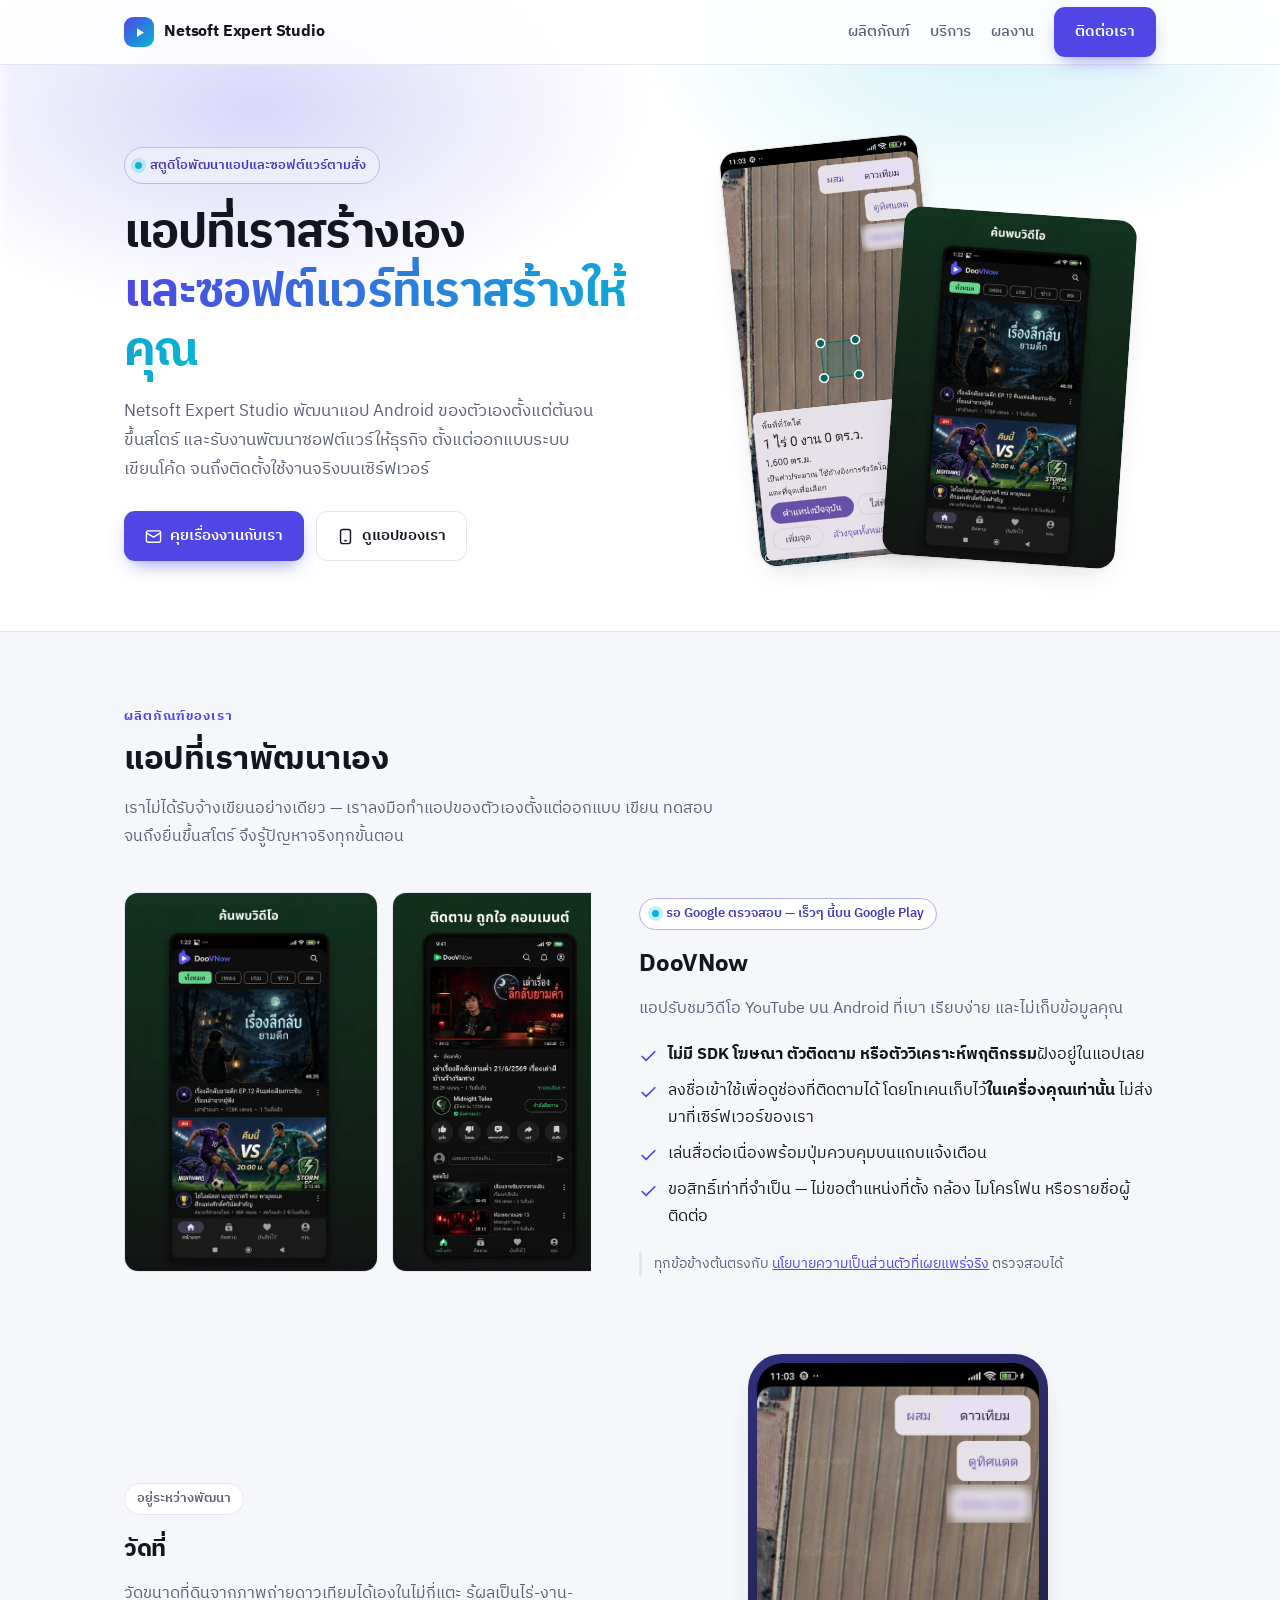
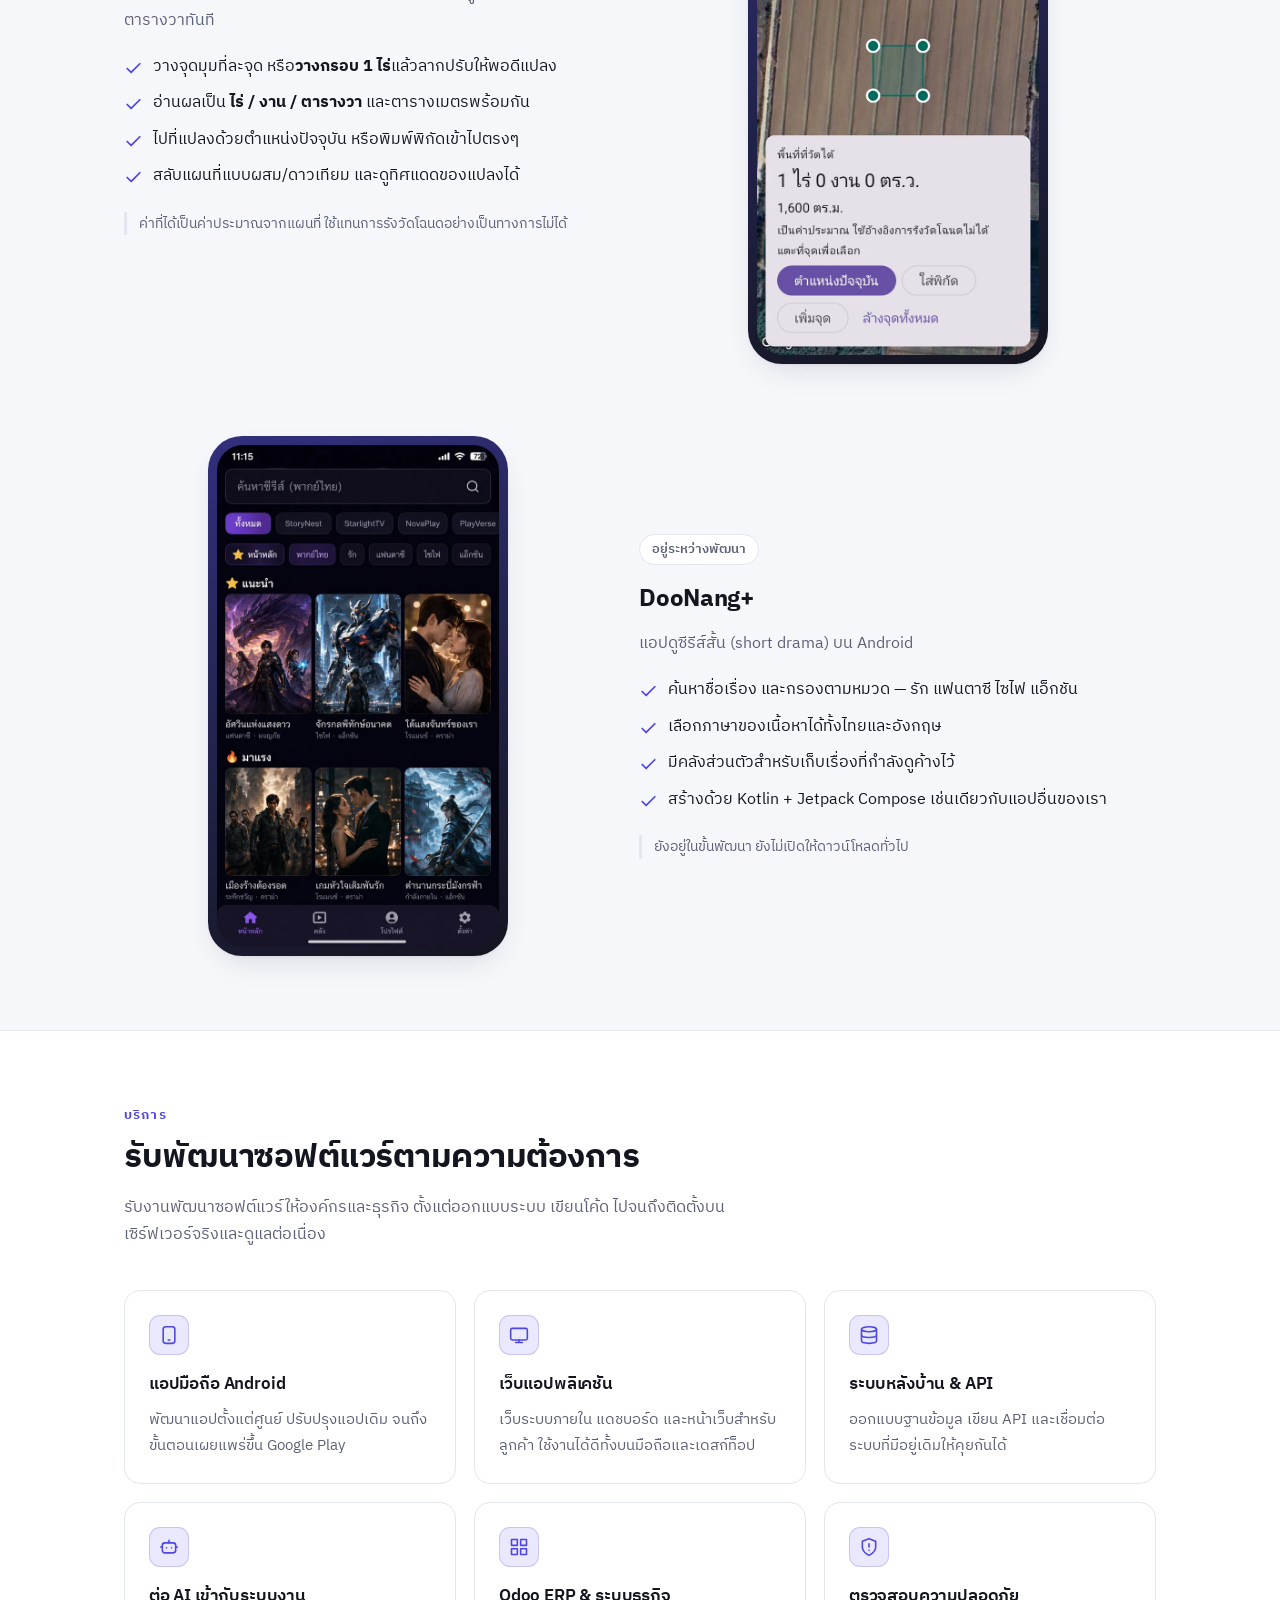
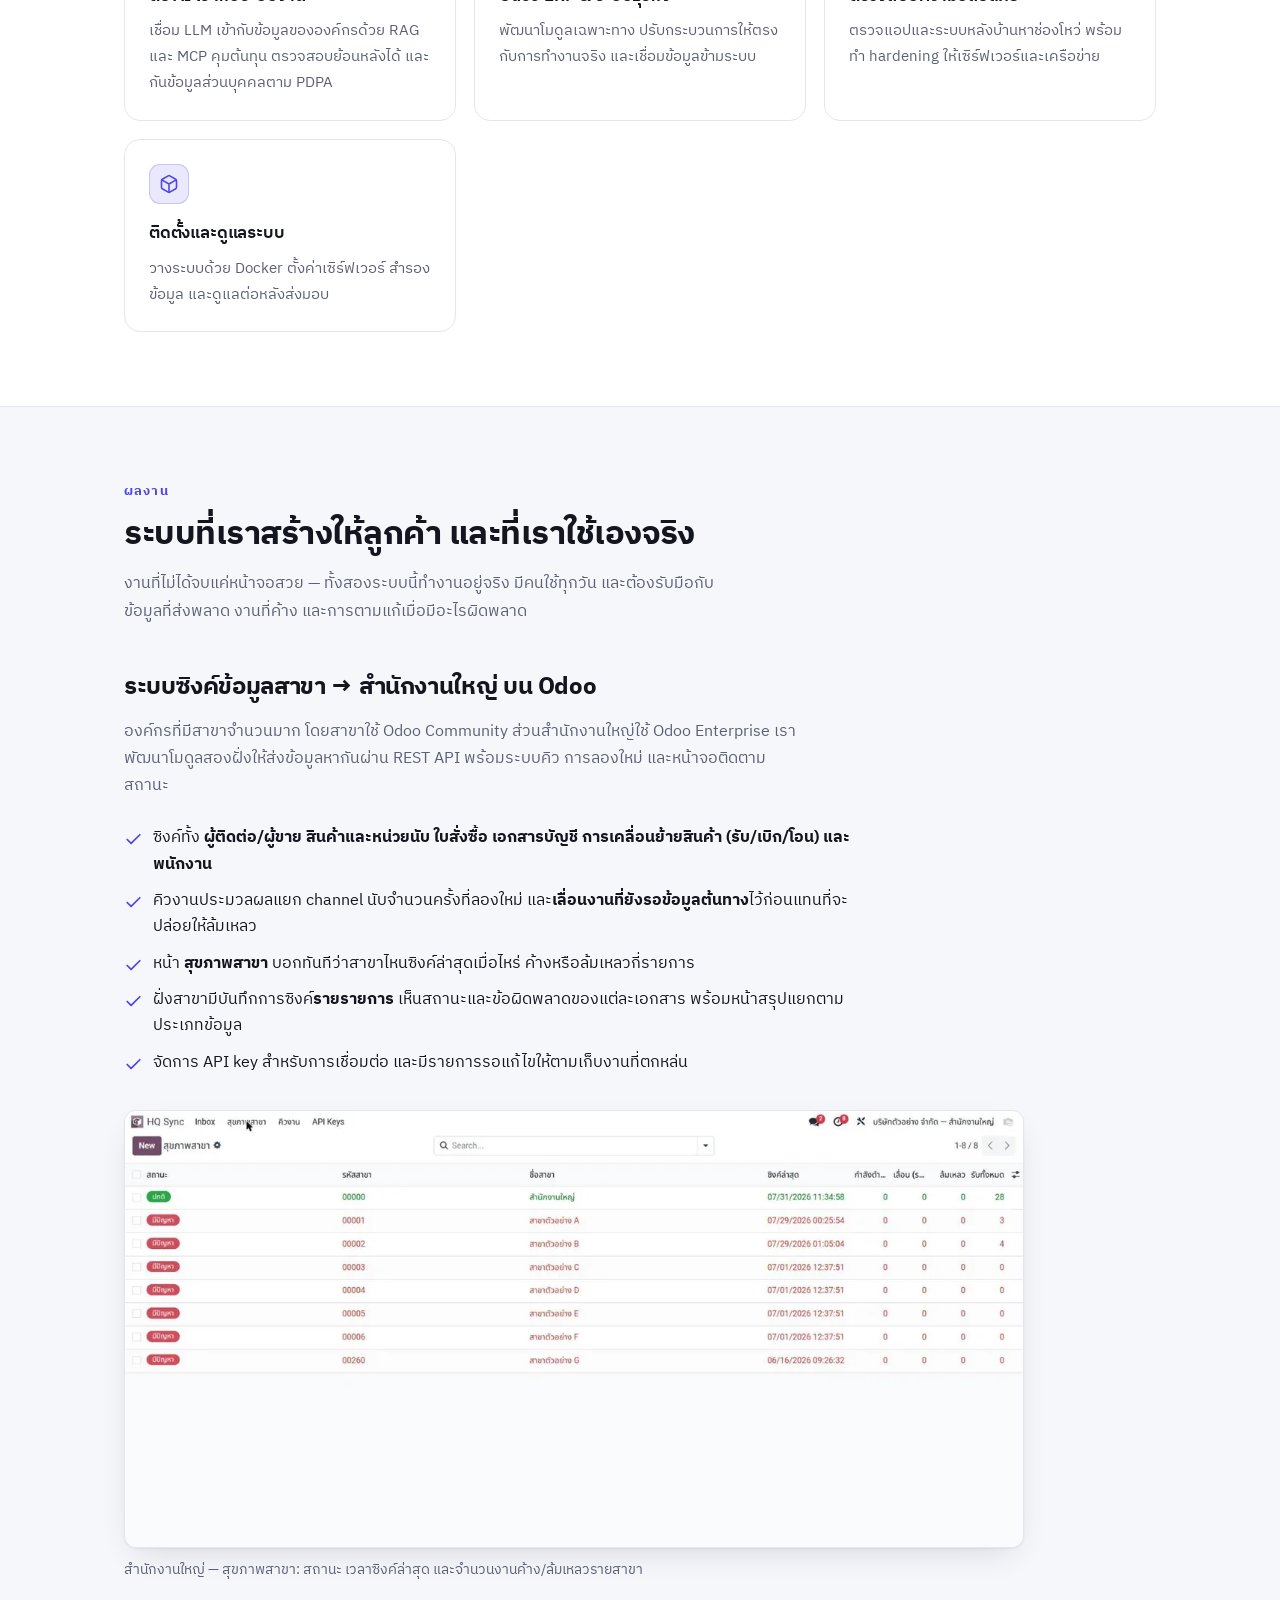
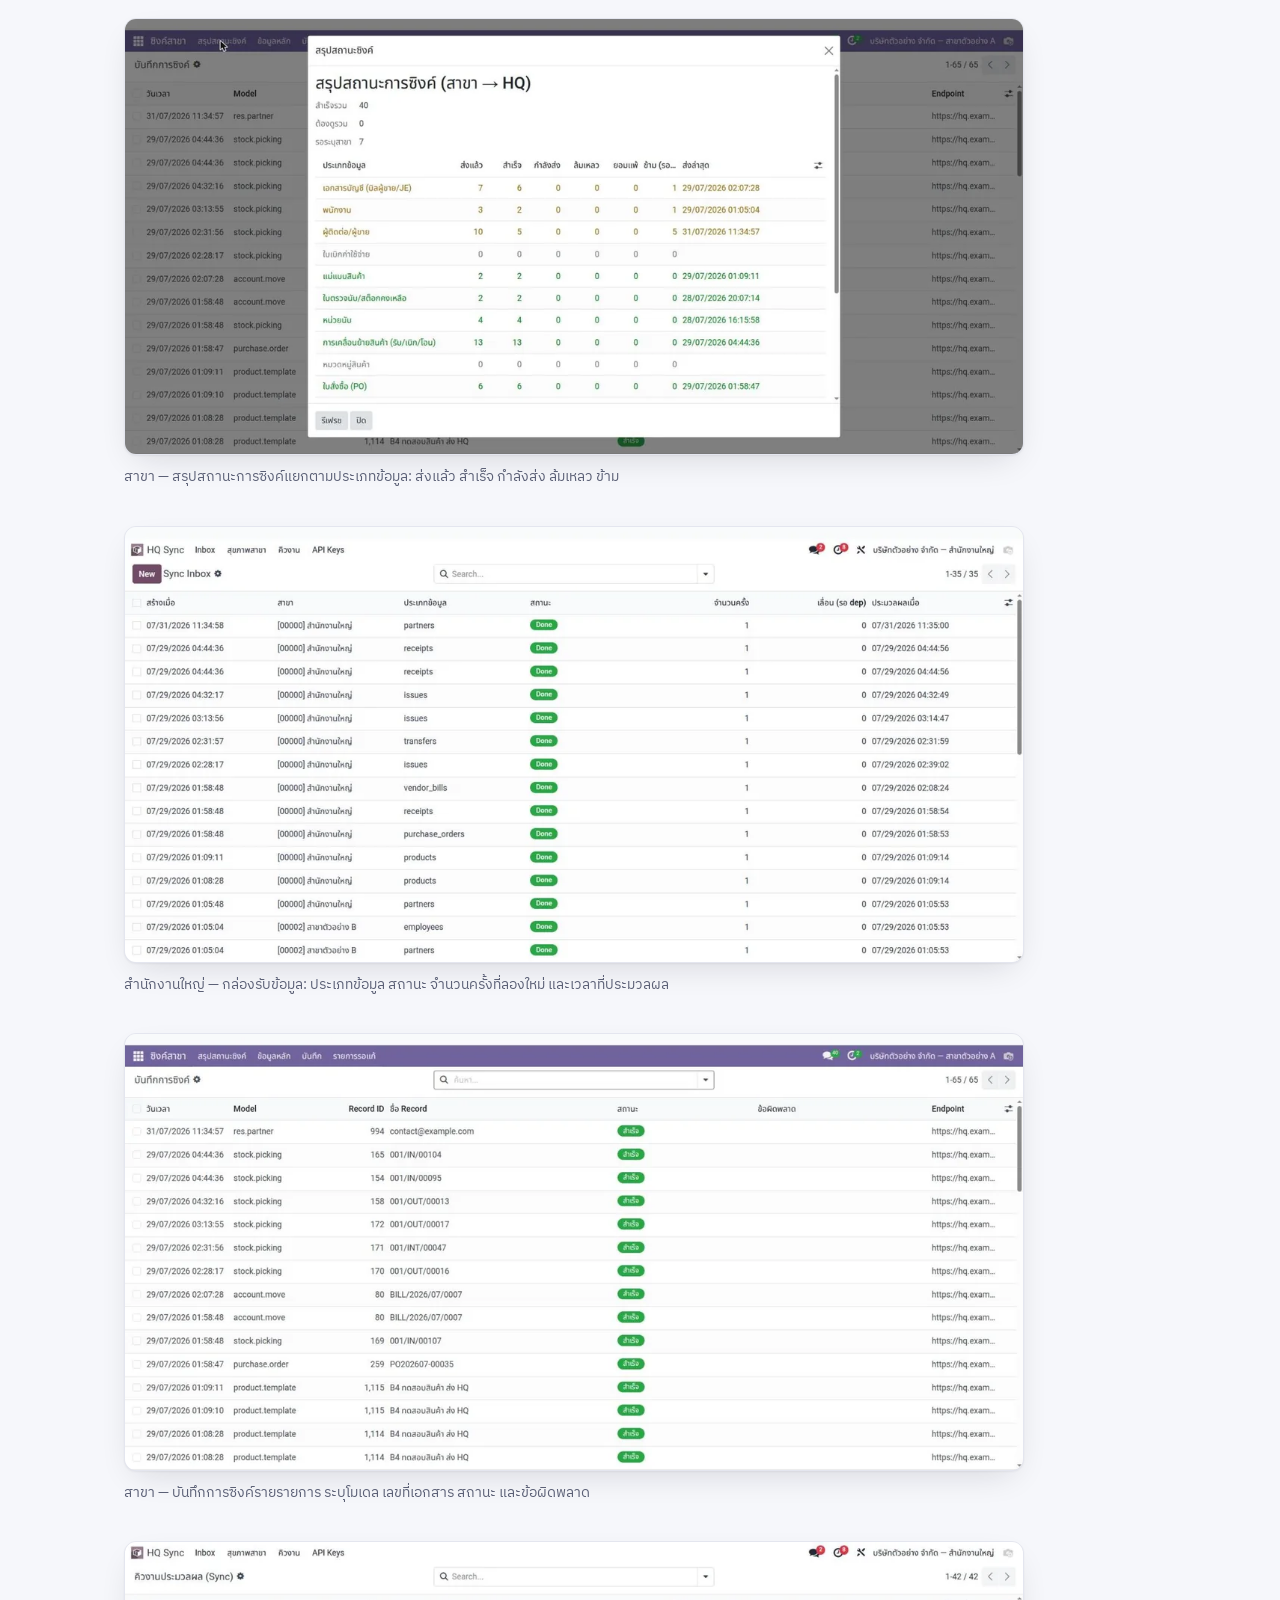
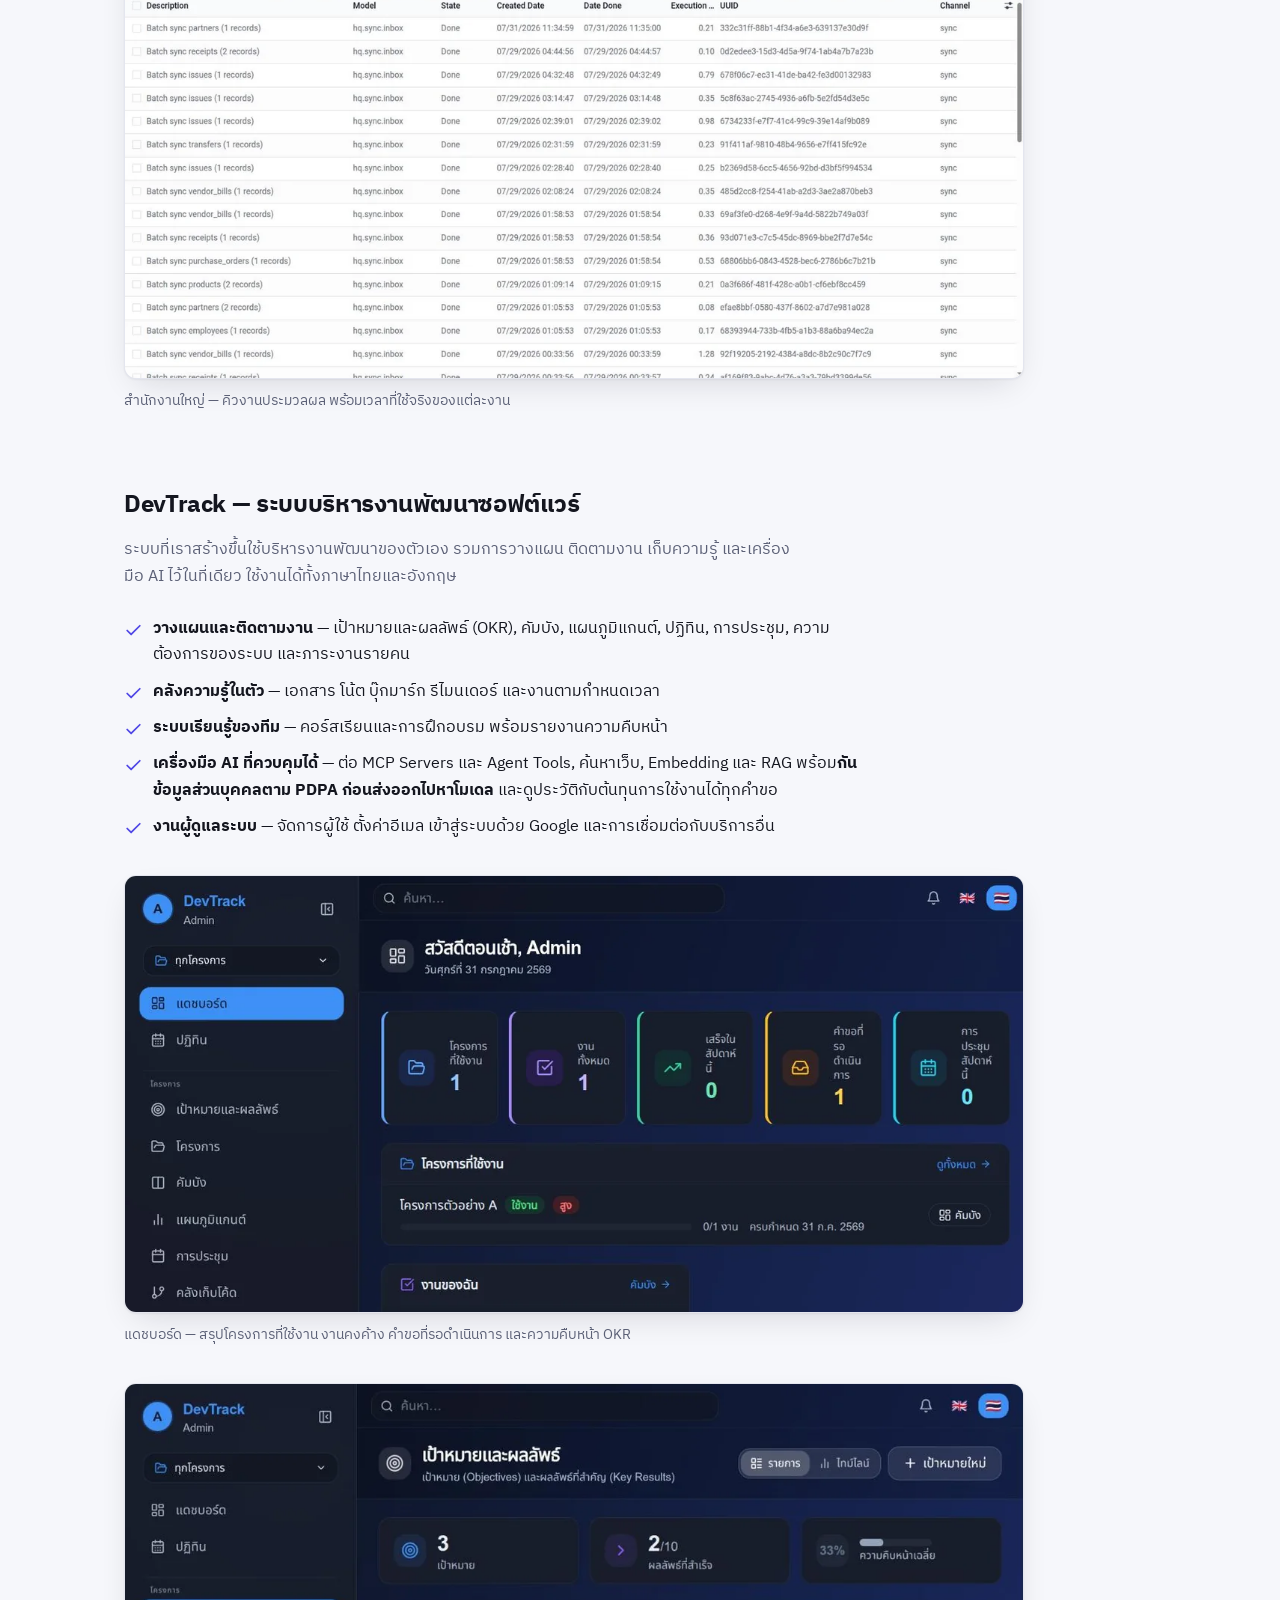
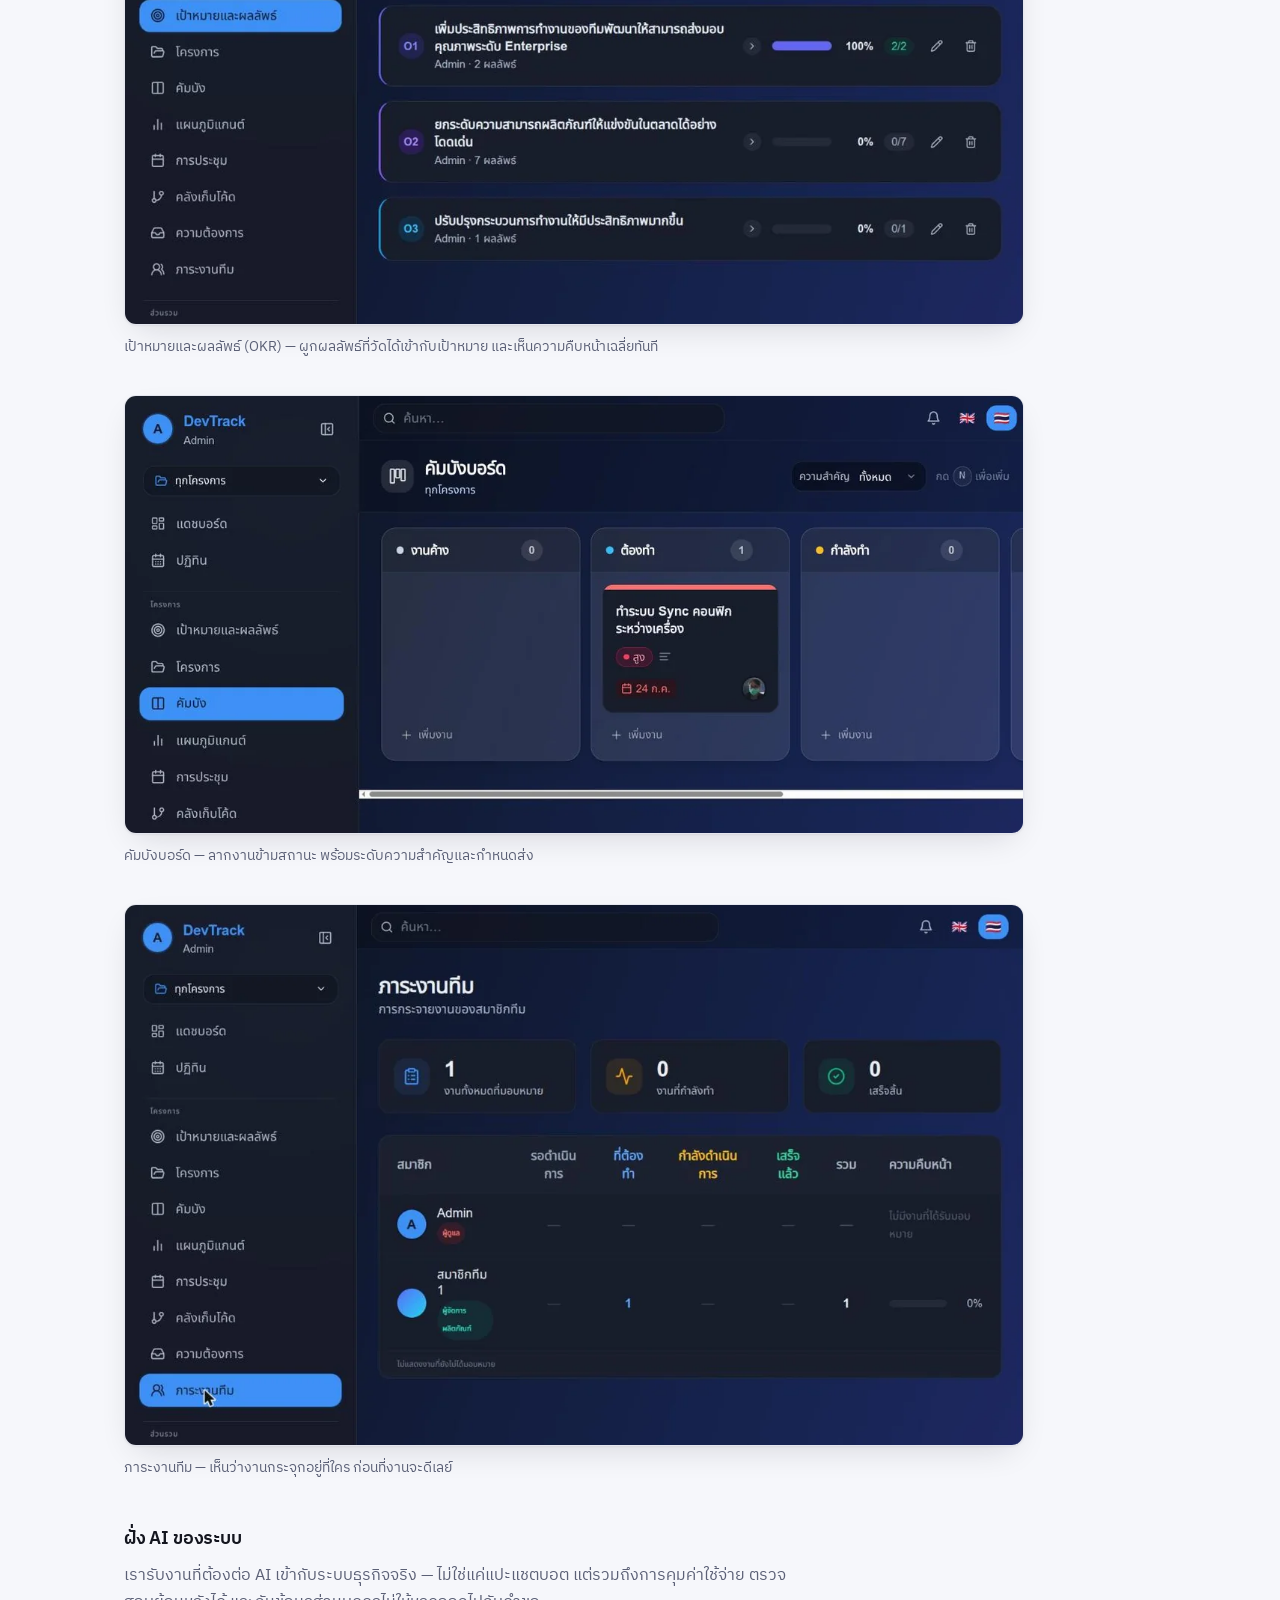
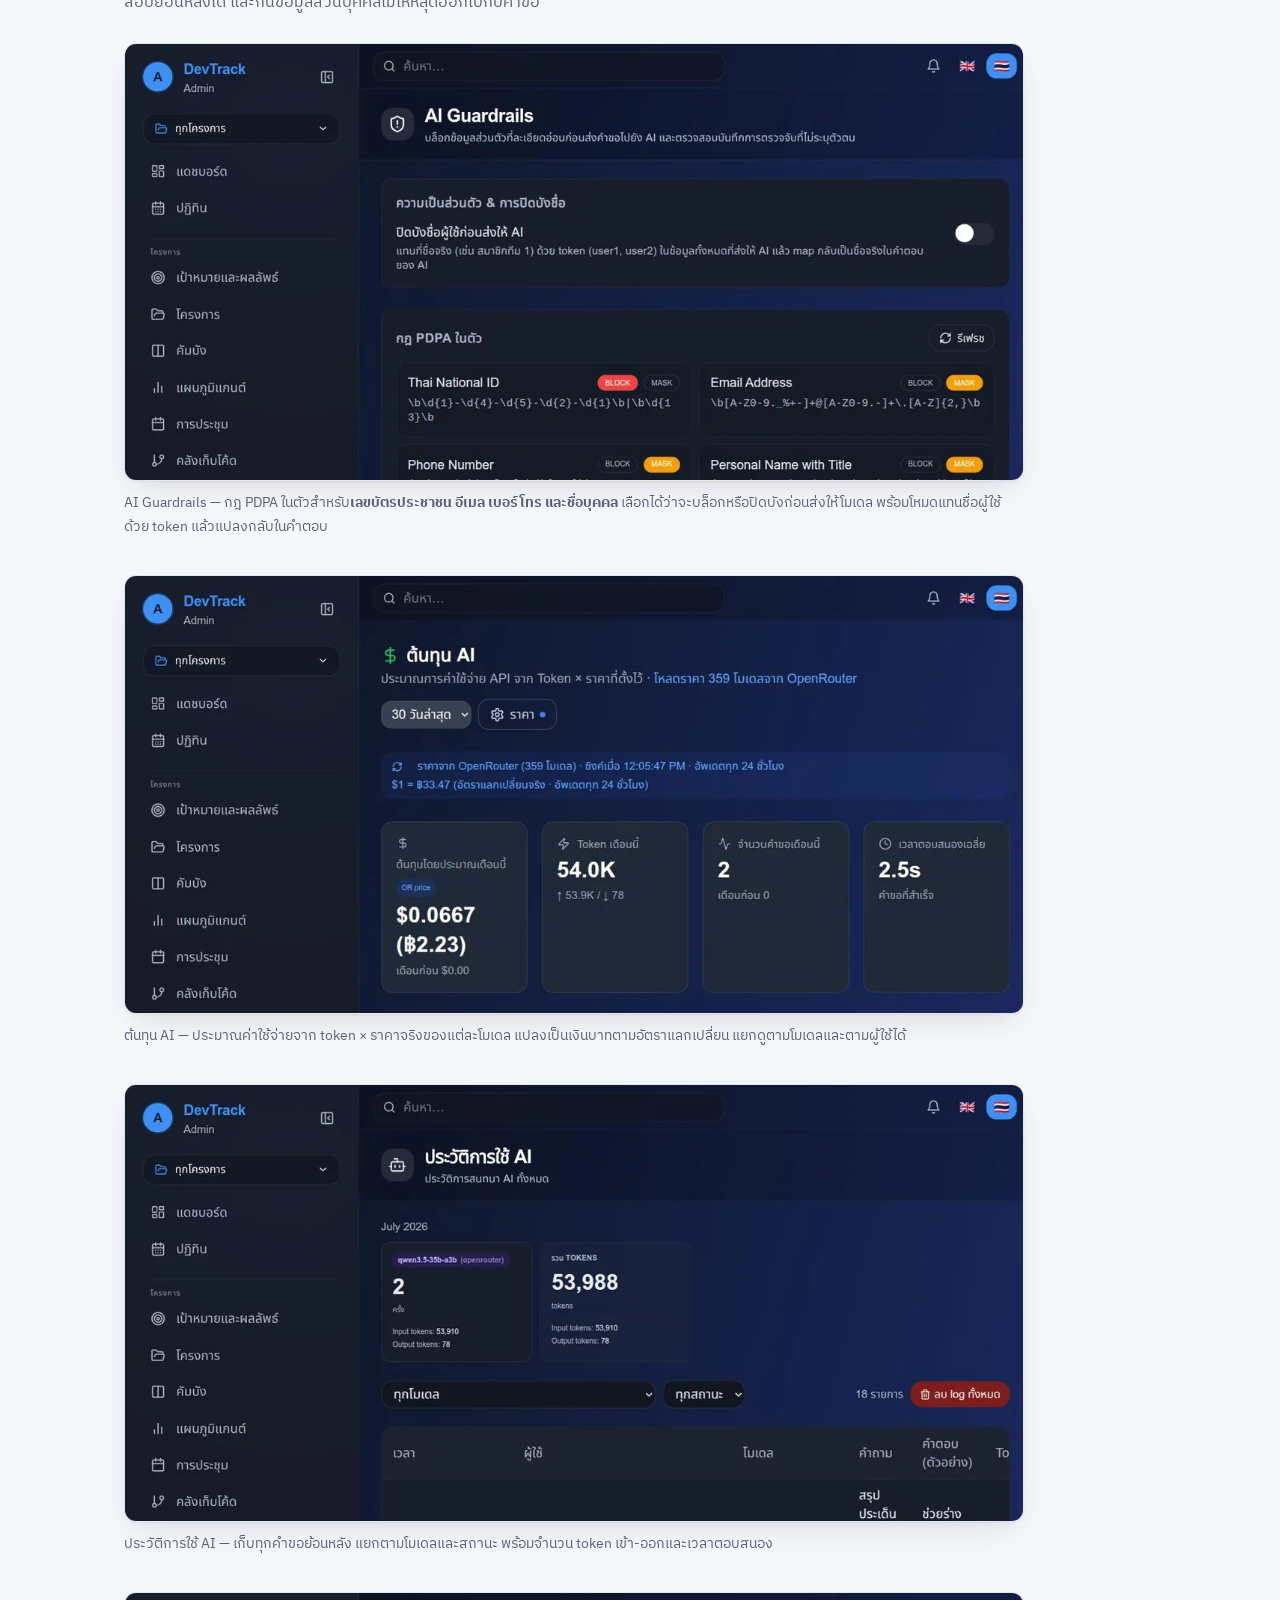
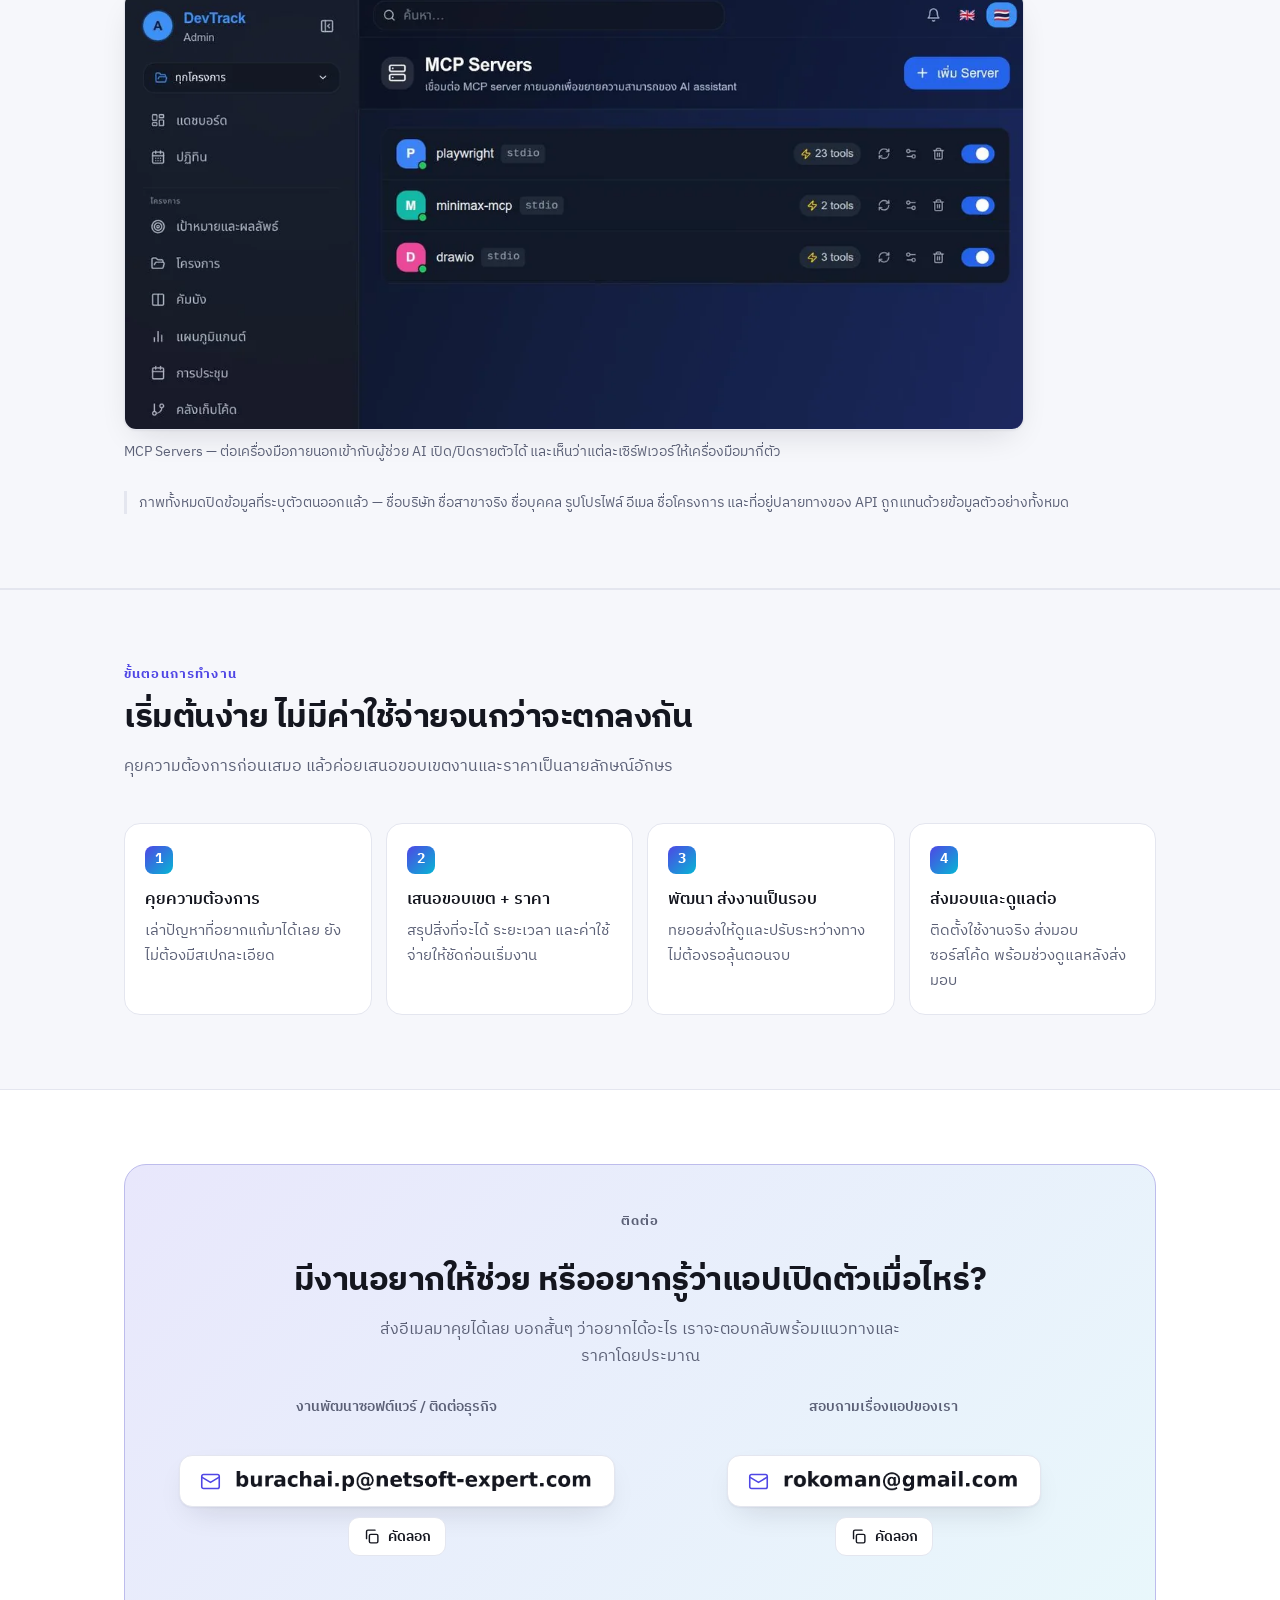
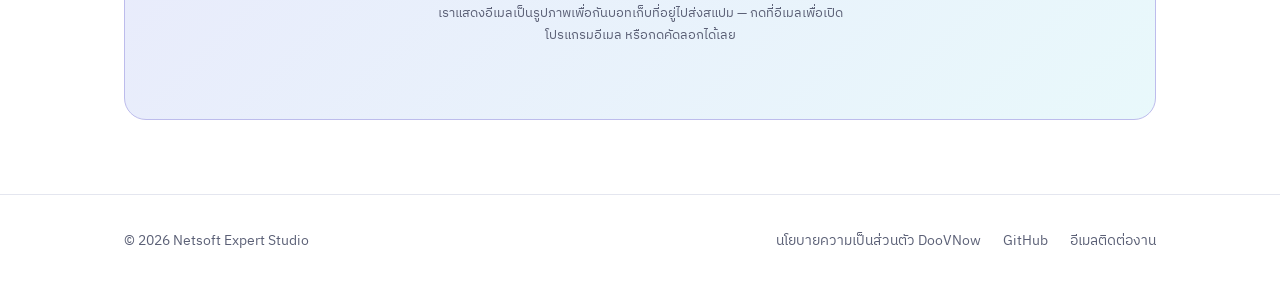
==== commit 420a26ee: "Show the AI side of DevTrack and offer AI integration as a service" ====
--- a/index.html
+++ b/index.html
@@ -224,6 +224,7 @@
   .case:last-of-type { margin-bottom: 0; }
   .case-title { font-size: clamp(1.2rem, 2.6vw, 1.5rem); font-weight: 700; letter-spacing: -.015em; margin: 0 0 10px; }
   .case-sub { color: var(--muted); max-width: 68ch; margin: 0 0 26px; }
+  .case-sub-title { font-size: 1.1rem; font-weight: 600; margin: 44px 0 8px; letter-spacing: -.01em; }
   .work-grid { margin-bottom: 34px; }
   .work-grid .feat { max-width: 76ch; }
   /* one wide column — these are dense ERP tables, two-up renders them unreadable */
@@ -446,6 +447,12 @@
           <div class="icon"><svg viewBox="0 0 24 24"><ellipse cx="12" cy="5" rx="9" ry="3"/><path d="M3 5v14c0 1.7 4 3 9 3s9-1.3 9-3V5"/><path d="M3 12c0 1.7 4 3 9 3s9-1.3 9-3"/></svg></div>
           <h3>ระบบหลังบ้าน &amp; API</h3>
           <p>ออกแบบฐานข้อมูล เขียน API และเชื่อมต่อระบบที่มีอยู่เดิมให้คุยกันได้</p>
+        </div>
+
+        <div class="card reveal">
+          <div class="icon"><svg viewBox="0 0 24 24"><rect x="4" y="7" width="16" height="12" rx="3"/><path d="M12 7V4M9 13h.01M15 13h.01M2 12h2M20 12h2"/></svg></div>
+          <h3>ต่อ AI เข้ากับระบบงาน</h3>
+          <p>เชื่อม LLM เข้ากับข้อมูลขององค์กรด้วย RAG และ MCP คุมต้นทุน ตรวจสอบย้อนหลังได้ และกันข้อมูลส่วนบุคคลตาม PDPA</p>
         </div>
 
         <div class="card reveal">
@@ -532,7 +539,7 @@
             <li><svg viewBox="0 0 24 24"><path d="M20 6 9 17l-5-5"/></svg><span><strong>วางแผนและติดตามงาน</strong> — เป้าหมายและผลลัพธ์ (OKR), คัมบัง, แผนภูมิแกนต์, ปฏิทิน, การประชุม, ความต้องการของระบบ และภาระงานรายคน</span></li>
             <li><svg viewBox="0 0 24 24"><path d="M20 6 9 17l-5-5"/></svg><span><strong>คลังความรู้ในตัว</strong> — เอกสาร โน้ต บุ๊กมาร์ก รีไมนเดอร์ และงานตามกำหนดเวลา</span></li>
             <li><svg viewBox="0 0 24 24"><path d="M20 6 9 17l-5-5"/></svg><span><strong>ระบบเรียนรู้ของทีม</strong> — คอร์สเรียนและการฝึกอบรม พร้อมรายงานความคืบหน้า</span></li>
-            <li><svg viewBox="0 0 24 24"><path d="M20 6 9 17l-5-5"/></svg><span><strong>เครื่องมือ AI ที่ควบคุมได้</strong> — ตั้งค่าและกำหนดข้อจำกัดการใช้งาน, ค้นหาเว็บ, MCP Servers, Agent Tools, Embedding, บันทึกการค้นแบบ RAG พร้อม<strong>ประวัติและต้นทุนการใช้ AI</strong></span></li>
+            <li><svg viewBox="0 0 24 24"><path d="M20 6 9 17l-5-5"/></svg><span><strong>เครื่องมือ AI ที่ควบคุมได้</strong> — ต่อ MCP Servers และ Agent Tools, ค้นหาเว็บ, Embedding และ RAG พร้อม<strong>กันข้อมูลส่วนบุคคลตาม PDPA ก่อนส่งออกไปหาโมเดล</strong> และดูประวัติกับต้นทุนการใช้งานได้ทุกคำขอ</span></li>
             <li><svg viewBox="0 0 24 24"><path d="M20 6 9 17l-5-5"/></svg><span><strong>งานผู้ดูแลระบบ</strong> — จัดการผู้ใช้ ตั้งค่าอีเมล เข้าสู่ระบบด้วย Google และการเชื่อมต่อกับบริการอื่น</span></li>
           </ul>
         </div>
@@ -555,6 +562,31 @@
             <figcaption>ภาระงานทีม — เห็นว่างานกระจุกอยู่ที่ใคร ก่อนที่งานจะดีเลย์</figcaption>
           </figure>
         </div>
+
+        <h4 class="case-sub-title">ฝั่ง AI ของระบบ</h4>
+        <p class="case-sub">
+          เรารับงานที่ต้องต่อ AI เข้ากับระบบธุรกิจจริง — ไม่ใช่แค่แปะแชตบอต
+          แต่รวมถึงการคุมค่าใช้จ่าย ตรวจสอบย้อนหลังได้ และกันข้อมูลส่วนบุคคลไม่ให้หลุดออกไปกับคำขอ
+        </p>
+
+        <div class="shots">
+          <figure class="shot-card reveal">
+            <img src="assets/work/devtrack-ai-guardrails.webp" width="1200" height="583" loading="lazy" alt="หน้า AI Guardrails แสดงกฎ PDPA สำหรับบล็อกและปิดบังข้อมูลส่วนบุคคล">
+            <figcaption>AI Guardrails — กฎ PDPA ในตัวสำหรับ<strong>เลขบัตรประชาชน อีเมล เบอร์โทร และชื่อบุคคล</strong> เลือกได้ว่าจะบล็อกหรือปิดบังก่อนส่งให้โมเดล พร้อมโหมดแทนชื่อผู้ใช้ด้วย token แล้วแปลงกลับในคำตอบ</figcaption>
+          </figure>
+          <figure class="shot-card reveal">
+            <img src="assets/work/devtrack-ai-cost.webp" width="1200" height="583" loading="lazy" alt="แดชบอร์ดต้นทุน AI แสดงค่าใช้จ่ายประมาณการรายเดือนและจำนวน token">
+            <figcaption>ต้นทุน AI — ประมาณค่าใช้จ่ายจาก token × ราคาจริงของแต่ละโมเดล แปลงเป็นเงินบาทตามอัตราแลกเปลี่ยน แยกดูตามโมเดลและตามผู้ใช้ได้</figcaption>
+          </figure>
+          <figure class="shot-card reveal">
+            <img src="assets/work/devtrack-ai-usage.webp" width="1200" height="583" loading="lazy" alt="หน้าประวัติการใช้ AI แสดงจำนวนครั้ง โมเดลที่ใช้ และจำนวน token">
+            <figcaption>ประวัติการใช้ AI — เก็บทุกคำขอย้อนหลัง แยกตามโมเดลและสถานะ พร้อมจำนวน token เข้า-ออกและเวลาตอบสนอง</figcaption>
+          </figure>
+          <figure class="shot-card reveal">
+            <img src="assets/work/devtrack-mcp.webp" width="1200" height="583" loading="lazy" alt="หน้าจัดการ MCP Servers แสดงเซิร์ฟเวอร์ที่เชื่อมต่อและจำนวนเครื่องมือ">
+            <figcaption>MCP Servers — ต่อเครื่องมือภายนอกเข้ากับผู้ช่วย AI เปิด/ปิดรายตัวได้ และเห็นว่าแต่ละเซิร์ฟเวอร์ให้เครื่องมือมากี่ตัว</figcaption>
+          </figure>
+        </div>
       </article>
 
       <p class="note" style="margin-top:26px">
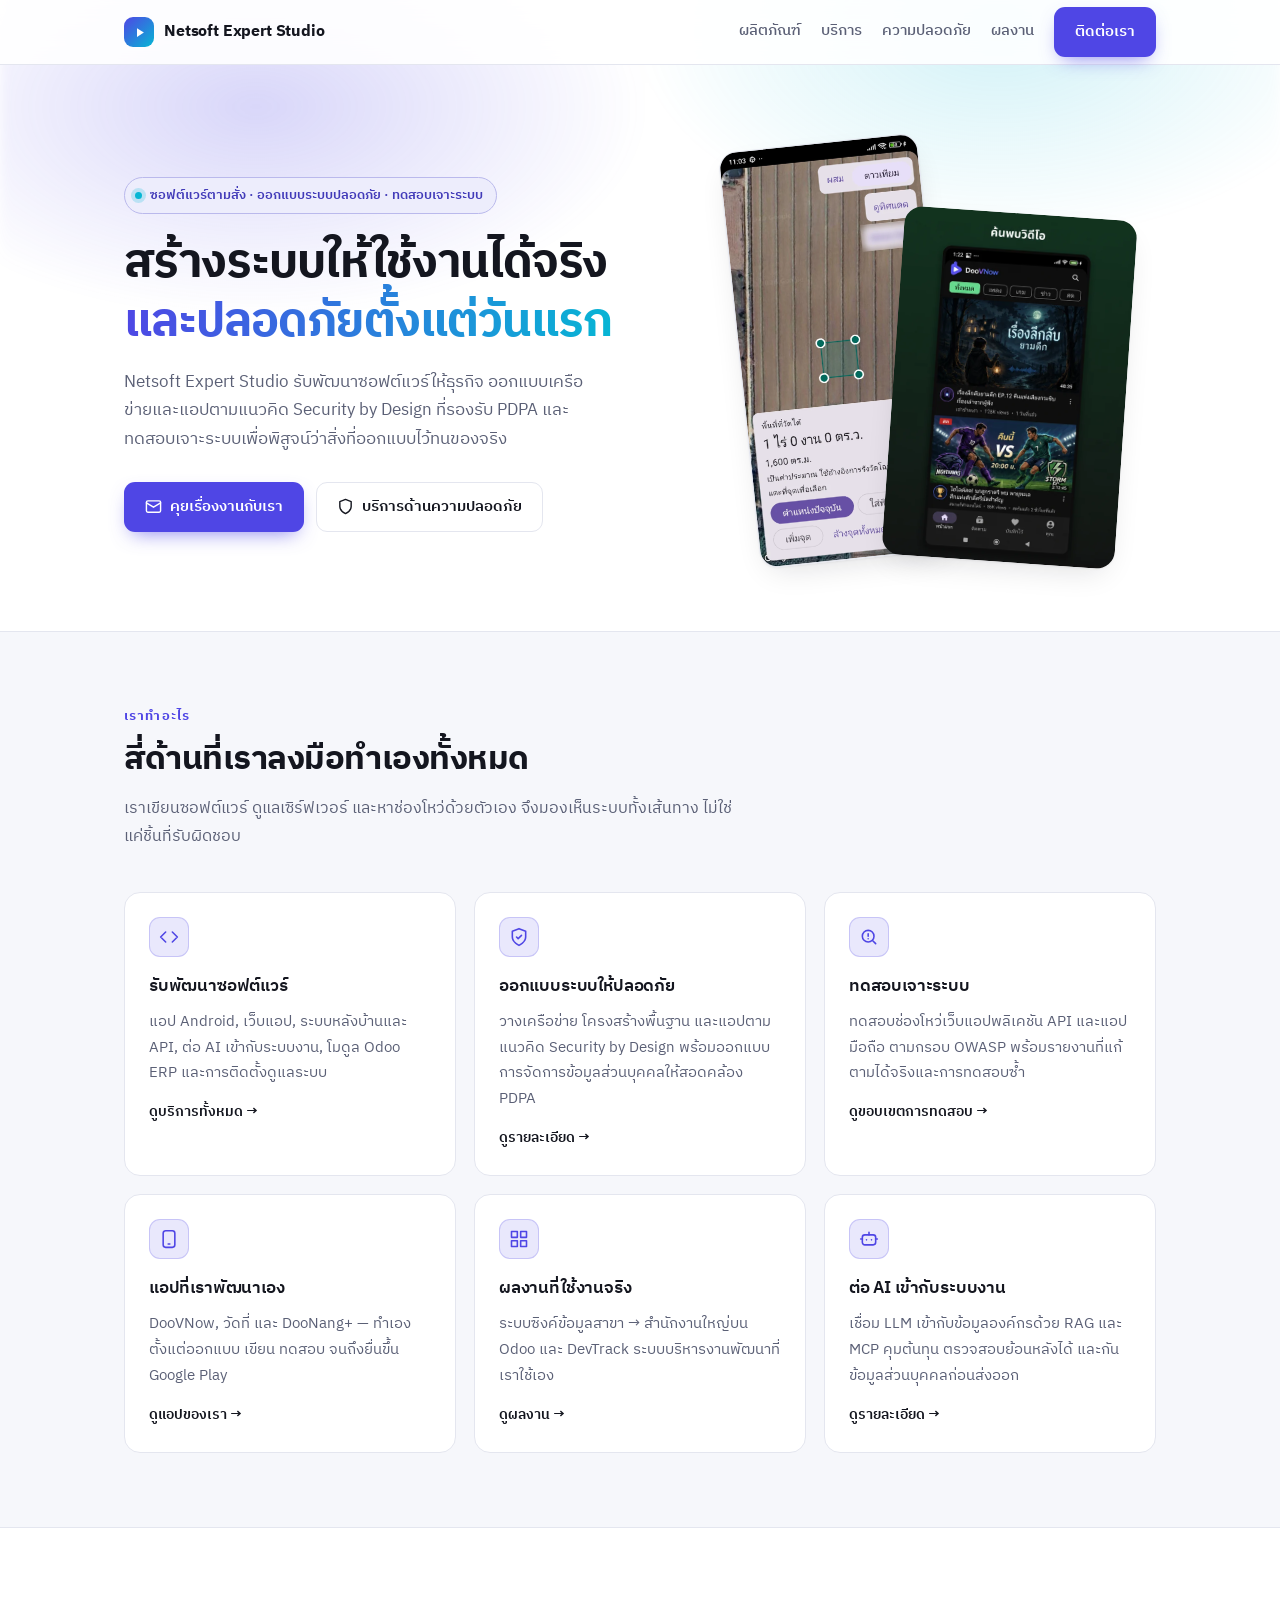
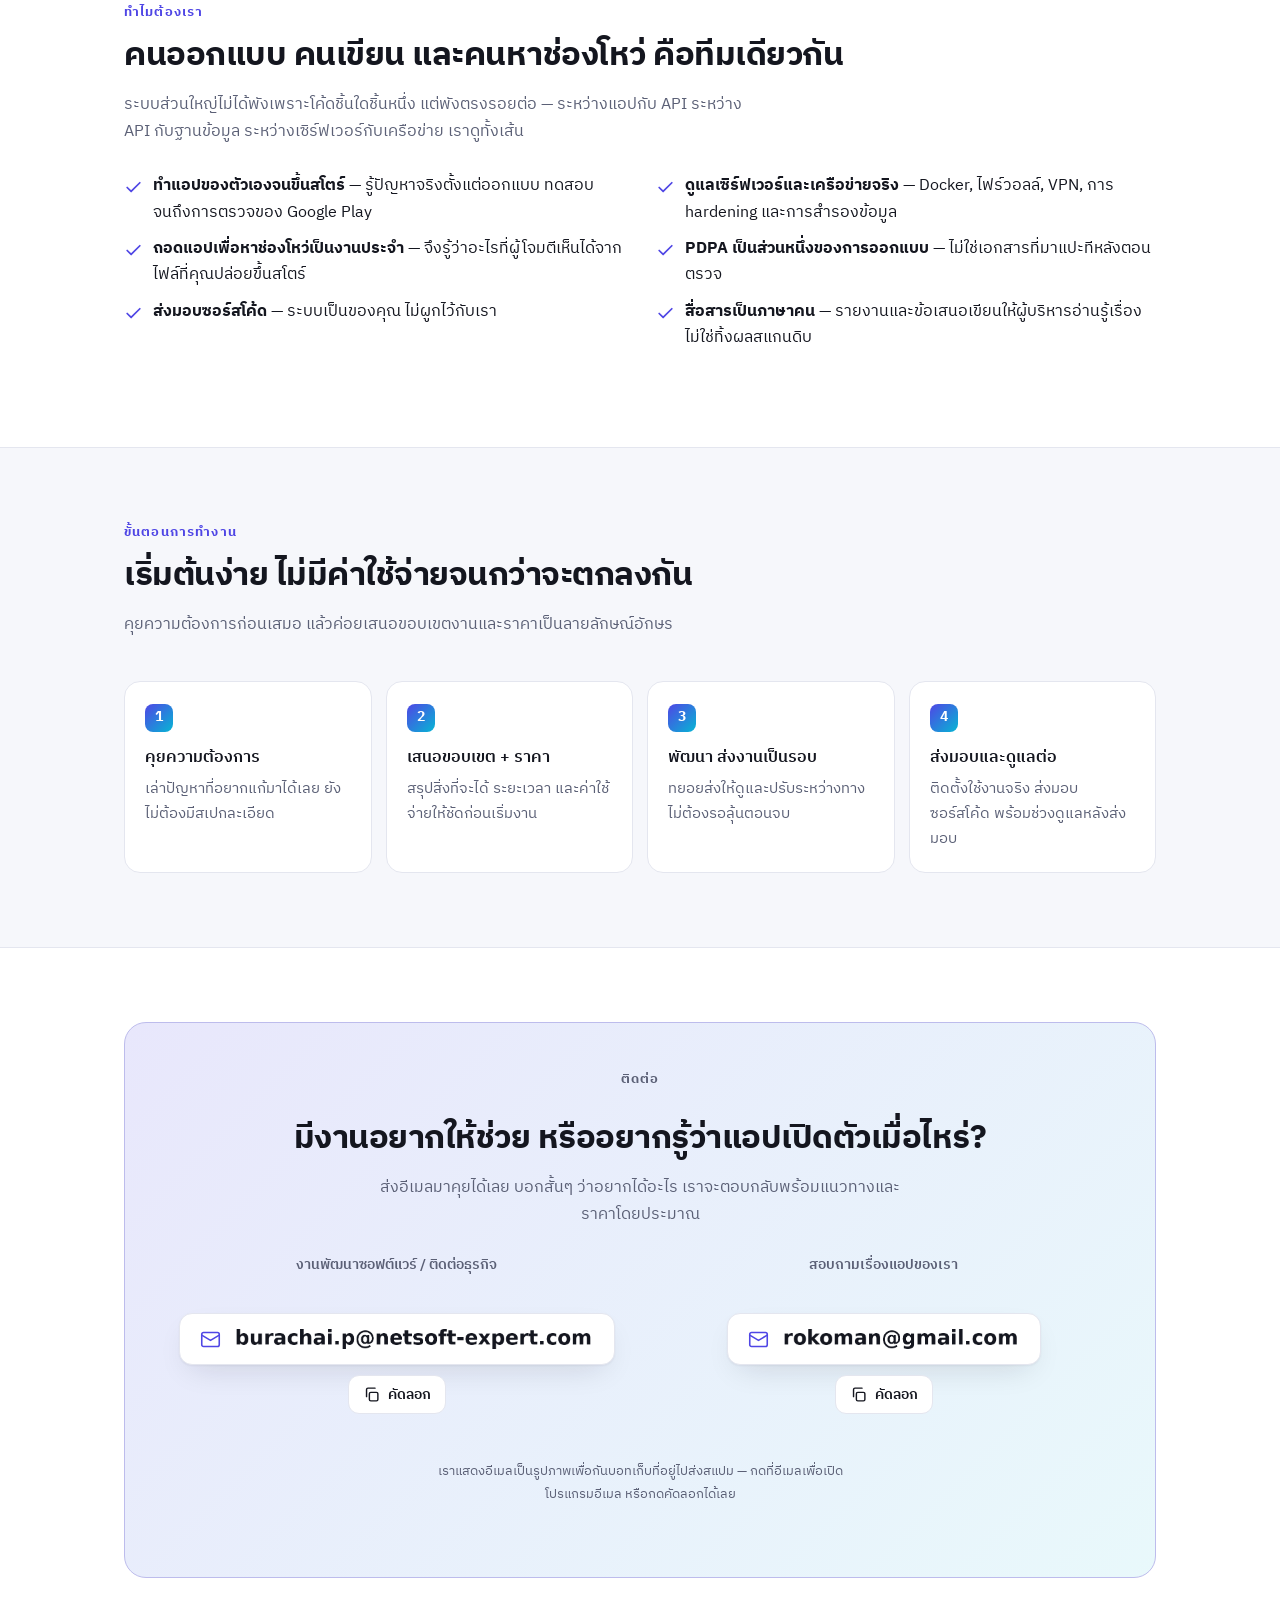
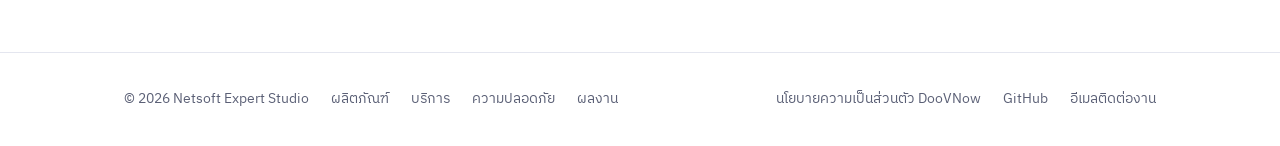
==== commit 6c9954bc: "Split the site into pages and add the security services The single index.html had grown to cover pro" ====
--- a/index.html
+++ b/index.html
@@ -3,313 +3,37 @@
 <head>
 <meta charset="utf-8">
 <meta name="viewport" content="width=device-width, initial-scale=1">
-<title>Netsoft Expert Studio — แอปของเรา &amp; รับพัฒนาซอฟต์แวร์</title>
-<meta name="description" content="Netsoft Expert Studio พัฒนาแอป Android ของตัวเอง — DooVNow, วัดที่, DooNang+ — และรับงานพัฒนาซอฟต์แวร์ให้ธุรกิจ ตั้งแต่ออกแบบระบบจนถึงติดตั้งใช้งานจริง">
+<title>Netsoft Expert Studio — พัฒนาซอฟต์แวร์ ออกแบบระบบปลอดภัย และทดสอบเจาะระบบ</title>
+<meta name="description" content="Netsoft Expert Studio รับพัฒนาซอฟต์แวร์ ออกแบบเครือข่ายและแอปแบบ Security by Design ตามหลัก PDPA และให้บริการทดสอบเจาะระบบเว็บ API และแอปมือถือ พร้อมแอป Android ที่พัฒนาเอง">
+<link rel="canonical" href="https://netsoft-expert.com/">
 <meta property="og:type" content="website">
-<meta property="og:title" content="Netsoft Expert Studio — แอปของเรา &amp; รับพัฒนาซอฟต์แวร์">
-<meta property="og:description" content="แอป Android ที่เราสร้างเอง และบริการรับพัฒนาซอฟต์แวร์ตามความต้องการ">
-<meta property="og:url" content="https://burachai-x.github.io/">
+<meta property="og:title" content="Netsoft Expert Studio — พัฒนาซอฟต์แวร์ ออกแบบระบบปลอดภัย และทดสอบเจาะระบบ">
+<meta property="og:description" content="รับพัฒนาซอฟต์แวร์ ออกแบบระบบแบบ Security by Design ตามหลัก PDPA และทดสอบเจาะระบบเว็บ API และแอปมือถือ">
+<meta property="og:url" content="https://netsoft-expert.com/">
 <meta name="theme-color" content="#4f46e5">
 <link rel="icon" href="data:image/svg+xml,%3Csvg xmlns='http://www.w3.org/2000/svg' viewBox='0 0 64 64'%3E%3Crect width='64' height='64' rx='14' fill='%234f46e5'/%3E%3Cpath d='M26 20l18 12-18 12z' fill='white'/%3E%3C/svg%3E">
 <link rel="preconnect" href="https://fonts.googleapis.com">
 <link rel="preconnect" href="https://fonts.gstatic.com" crossorigin>
 <link href="https://fonts.googleapis.com/css2?family=IBM+Plex+Sans+Thai:wght@400;500;600;700&family=IBM+Plex+Sans:wght@400;500;600;700&display=swap" rel="stylesheet">
-<style>
-  *, *::before, *::after { box-sizing: border-box; }
-
-  :root {
-    color-scheme: light dark;
-    --bg:        #ffffff;
-    --bg-soft:   #f6f7fb;
-    --card:      #ffffff;
-    --border:    #e4e6ef;
-    --text:      #14161f;
-    --muted:     #5b6076;
-    --brand:     #4f46e5;
-    --brand-2:   #06b6d4;
-    --brand-ink: #ffffff;
-    --shadow:    0 1px 2px rgba(16,18,32,.05), 0 12px 32px -12px rgba(16,18,32,.16);
-    --radius:    16px;
-    --maxw:      1080px;
-  }
-
-  @media (prefers-color-scheme: dark) {
-    :root {
-      --bg:      #0c0d13;
-      --bg-soft: #12141d;
-      --card:    #161824;
-      --border:  #272a3a;
-      --text:    #e9eaf2;
-      --muted:   #9ba1b8;
-      --brand:   #7c7bff;
-      --brand-2: #22d3ee;
-      --shadow:  0 1px 2px rgba(0,0,0,.4), 0 16px 40px -16px rgba(0,0,0,.7);
-    }
-  }
-
-  html { scroll-behavior: smooth; }
-  @media (prefers-reduced-motion: reduce) { html { scroll-behavior: auto; } }
-
-  body {
-    margin: 0;
-    font-family: "IBM Plex Sans Thai", "IBM Plex Sans", "Noto Sans Thai", system-ui, -apple-system, "Segoe UI", sans-serif;
-    background: var(--bg);
-    color: var(--text);
-    line-height: 1.7;
-    -webkit-font-smoothing: antialiased;
-    overflow-x: hidden;
-  }
-
-  a { color: var(--brand); }
-  img { max-width: 100%; height: auto; display: block; }
-
-  .wrap { max-width: var(--maxw); margin: 0 auto; padding: 0 24px; }
-
-  /* ---------- Header ---------- */
-  header {
-    position: sticky; top: 0; z-index: 50;
-    background: color-mix(in srgb, var(--bg) 88%, transparent);
-    backdrop-filter: blur(12px);
-    border-bottom: 1px solid var(--border);
-  }
-  .nav { display: flex; align-items: center; gap: 20px; height: 64px; }
-  .brand { display: flex; align-items: center; gap: 10px; font-weight: 700; text-decoration: none; color: var(--text); letter-spacing: -.01em; }
-  .brand .mark {
-    width: 30px; height: 30px; border-radius: 9px; flex: none;
-    background: linear-gradient(135deg, var(--brand), var(--brand-2));
-    display: grid; place-items: center;
-  }
-  .brand .mark svg { width: 15px; height: 15px; fill: #fff; }
-  .nav .spacer { margin-inline-start: auto; }
-  .nav a.link { color: var(--muted); text-decoration: none; font-size: .95rem; font-weight: 500; }
-  .nav a.link:hover { color: var(--text); }
-  @media (max-width: 760px) { .nav a.link.hide-sm { display: none; } }
-
-  /* ---------- Buttons ---------- */
-  .btn {
-    display: inline-flex; align-items: center; gap: 8px;
-    padding: 11px 20px; border-radius: 11px;
-    font-weight: 600; font-size: .95rem; text-decoration: none;
-    border: 1px solid transparent; cursor: pointer;
-    font-family: inherit;
-    transition: transform .15s ease, box-shadow .15s ease, background .15s ease, border-color .15s ease;
-  }
-  .btn:hover { transform: translateY(-1px); }
-  .btn-primary { background: var(--brand); color: var(--brand-ink); box-shadow: 0 8px 20px -8px color-mix(in srgb, var(--brand) 70%, transparent); }
-  .btn-primary:hover { background: color-mix(in srgb, var(--brand) 88%, #000); }
-  .btn-ghost { background: var(--card); color: var(--text); border-color: var(--border); }
-  .btn-ghost:hover { border-color: color-mix(in srgb, var(--brand) 50%, var(--border)); }
-  .btn svg { width: 17px; height: 17px; flex: none; }
-
-  /* ---------- Hero ---------- */
-  .hero { position: relative; padding: 80px 0 68px; }
-  .hero::before {
-    content: ""; position: absolute; inset: -40% 0 auto 0; height: 640px; z-index: -1;
-    background:
-      radial-gradient(560px 300px at 20% 42%, color-mix(in srgb, var(--brand) 22%, transparent), transparent 70%),
-      radial-gradient(520px 300px at 78% 30%, color-mix(in srgb, var(--brand-2) 18%, transparent), transparent 70%);
-    filter: blur(6px);
-  }
-  .hero-grid { display: grid; grid-template-columns: 1.05fr .95fr; gap: 52px; align-items: center; }
-  @media (max-width: 900px) { .hero-grid { grid-template-columns: 1fr; gap: 44px; } .hero { padding: 54px 0 50px; } }
-
-  .badge {
-    display: inline-flex; align-items: center; gap: 8px;
-    padding: 6px 13px 6px 10px; border-radius: 999px;
-    background: color-mix(in srgb, var(--brand) 10%, var(--card));
-    border: 1px solid color-mix(in srgb, var(--brand) 28%, var(--border));
-    color: color-mix(in srgb, var(--brand) 78%, var(--text));
-    font-size: .84rem; font-weight: 600;
-  }
-  .dot { width: 7px; height: 7px; border-radius: 50%; background: var(--brand-2); flex: none;
-         box-shadow: 0 0 0 4px color-mix(in srgb, var(--brand-2) 22%, transparent); }
-
-  h1 {
-    font-size: clamp(2rem, 5vw, 2.95rem);
-    line-height: 1.25; letter-spacing: -.02em; font-weight: 700;
-    margin: 20px 0 16px; text-wrap: balance;
-  }
-  h1 .grad {
-    background: linear-gradient(100deg, var(--brand), var(--brand-2));
-    -webkit-background-clip: text; background-clip: text; color: transparent;
-  }
-  .lede { font-size: 1.06rem; color: var(--muted); max-width: 48ch; margin: 0 0 28px; }
-  .cta-row { display: flex; flex-wrap: wrap; gap: 12px; }
-
-  /* hero artwork: two app shots, slightly fanned out */
-  .fan { position: relative; display: flex; justify-content: center; align-items: flex-end; gap: 0; }
-  .fan img { border-radius: 18px; box-shadow: var(--shadow); }
-  .fan .back {
-    width: 43%; transform: rotate(-6deg) translateX(16%);
-    border: 1px solid var(--border);
-  }
-  .fan .front { width: 50%; transform: rotate(4deg) translateX(-6%); position: relative; z-index: 2; }
-  @media (prefers-reduced-motion: reduce) { .fan .back, .fan .front { transform: none; } }
-  @media (max-width: 900px) { .fan { max-width: 460px; margin: 0 auto; } }
-
-  /* ---------- Sections ---------- */
-  section { padding: 74px 0; }
-  section.alt { background: var(--bg-soft); border-block: 1px solid var(--border); }
-  @media (max-width: 880px) { section { padding: 54px 0; } }
-
-  .eyebrow { font-size: .8rem; font-weight: 700; letter-spacing: .09em; text-transform: uppercase; color: var(--brand); margin: 0 0 10px; }
-  h2 { font-size: clamp(1.5rem, 3.4vw, 2.05rem); line-height: 1.32; letter-spacing: -.015em; margin: 0 0 14px; font-weight: 700; text-wrap: balance; }
-  .sec-lede { color: var(--muted); max-width: 62ch; margin: 0 0 42px; }
-
-  /* ---------- Product rows ---------- */
-  .product { display: grid; grid-template-columns: .95fr 1.05fr; gap: 48px; align-items: center; margin-bottom: 72px; }
-  /* without this the scrolling gallery refuses to shrink and squeezes the text column */
-  .product > * { min-width: 0; }
-  .product:last-of-type { margin-bottom: 0; }
-  .product.flip .product-media { order: 2; }
-  @media (max-width: 880px) {
-    .product { grid-template-columns: 1fr; gap: 30px; margin-bottom: 54px; }
-    .product.flip .product-media { order: 0; }
-  }
-
-  .product h3 { font-size: 1.5rem; margin: 14px 0 10px; letter-spacing: -.015em; font-weight: 700; }
-  .product .sub { color: var(--muted); margin: 0 0 20px; }
-  .feat { list-style: none; padding: 0; margin: 0 0 22px; display: grid; gap: 10px; }
-  .feat li { display: flex; gap: 10px; align-items: flex-start; font-size: .97rem; }
-  .feat li svg { width: 19px; height: 19px; flex: none; margin-top: 5px; stroke: var(--brand); fill: none; stroke-width: 2.2; stroke-linecap: round; stroke-linejoin: round; }
-  .note { font-size: .87rem; color: var(--muted); border-inline-start: 3px solid var(--border); padding-inline-start: 12px; margin: 0; }
-
-  .status {
-    display: inline-flex; align-items: center; gap: 7px; font-size: .8rem; font-weight: 600;
-    padding: 4px 12px; border-radius: 999px; border: 1px solid var(--border);
-    background: var(--card); color: var(--muted);
-  }
-  .status.live { color: color-mix(in srgb, var(--brand) 80%, var(--text)); border-color: color-mix(in srgb, var(--brand) 32%, var(--border)); }
-
-  /* phone frame for raw screen captures */
-  .phone-frame {
-    max-width: 300px; margin: 0 auto; padding: 9px; border-radius: 34px;
-    background: linear-gradient(160deg, color-mix(in srgb, var(--brand) 45%, #1b1c28), #14151f);
-    box-shadow: var(--shadow);
-  }
-  .phone-frame img { border-radius: 26px; }
-
-  /* horizontal gallery for the store artwork */
-  .gallery { display: flex; gap: 14px; overflow-x: auto; padding-bottom: 10px; scroll-snap-type: x mandatory; }
-  .gallery img {
-    height: 380px; width: auto; max-width: none; border-radius: 14px;
-    border: 1px solid var(--border); scroll-snap-align: start; flex: none;
-  }
-  @media (max-width: 620px) { .gallery img { height: 300px; } }
-
-  /* ---------- Cards ---------- */
-  .grid { display: grid; gap: 18px; }
-  .cols-3 { grid-template-columns: repeat(3, 1fr); }
-  @media (max-width: 900px) { .cols-3 { grid-template-columns: repeat(2, 1fr); } }
-  @media (max-width: 620px) { .cols-3 { grid-template-columns: 1fr; } }
-
-  .card {
-    background: var(--card); border: 1px solid var(--border);
-    border-radius: var(--radius); padding: 24px;
-    transition: border-color .18s ease, transform .18s ease, box-shadow .18s ease;
-  }
-  .card:hover { border-color: color-mix(in srgb, var(--brand) 42%, var(--border)); transform: translateY(-2px); box-shadow: var(--shadow); }
-  .card h3 { margin: 0 0 8px; font-size: 1.06rem; font-weight: 600; letter-spacing: -.01em; }
-  .card p  { margin: 0; color: var(--muted); font-size: .95rem; }
-  .icon {
-    width: 40px; height: 40px; border-radius: 11px; margin-bottom: 15px;
-    display: grid; place-items: center;
-    background: color-mix(in srgb, var(--brand) 12%, transparent);
-    border: 1px solid color-mix(in srgb, var(--brand) 22%, transparent);
-  }
-  .icon svg { width: 20px; height: 20px; stroke: var(--brand); fill: none; stroke-width: 1.9; stroke-linecap: round; stroke-linejoin: round; }
-
-  /* ---------- Work / case study ---------- */
-  .case { margin-bottom: 72px; }
-  .case:last-of-type { margin-bottom: 0; }
-  .case-title { font-size: clamp(1.2rem, 2.6vw, 1.5rem); font-weight: 700; letter-spacing: -.015em; margin: 0 0 10px; }
-  .case-sub { color: var(--muted); max-width: 68ch; margin: 0 0 26px; }
-  .case-sub-title { font-size: 1.1rem; font-weight: 600; margin: 44px 0 8px; letter-spacing: -.01em; }
-  .work-grid { margin-bottom: 34px; }
-  .work-grid .feat { max-width: 76ch; }
-  /* one wide column — these are dense ERP tables, two-up renders them unreadable */
-  .shots { display: grid; grid-template-columns: 1fr; gap: 36px; max-width: 900px; }
-  .shot-card { margin: 0; min-width: 0; }
-  .shot-card img {
-    width: 100%; border-radius: 12px; border: 1px solid var(--border);
-    background: #fff; box-shadow: var(--shadow);
-  }
-  .shot-card figcaption { margin-top: 10px; font-size: .89rem; color: var(--muted); }
-
-  /* ---------- Steps ---------- */
-  .steps { counter-reset: step; display: grid; gap: 14px; grid-template-columns: repeat(4, 1fr); }
-  @media (max-width: 900px) { .steps { grid-template-columns: repeat(2, 1fr); } }
-  @media (max-width: 560px) { .steps { grid-template-columns: 1fr; } }
-  .step { padding: 22px 20px 20px; background: var(--card); border: 1px solid var(--border); border-radius: var(--radius); }
-  .step::before {
-    counter-increment: step; content: counter(step);
-    display: grid; place-items: center; width: 28px; height: 28px; border-radius: 8px;
-    background: linear-gradient(135deg, var(--brand), var(--brand-2)); color: #fff;
-    font-weight: 700; font-size: .85rem; margin-bottom: 12px;
-  }
-  .step h3 { margin: 0 0 6px; font-size: 1rem; font-weight: 600; }
-  .step p { margin: 0; color: var(--muted); font-size: .92rem; }
-
-  /* ---------- Contact ---------- */
-  .contact-card {
-    background: linear-gradient(135deg, color-mix(in srgb, var(--brand) 13%, var(--card)), color-mix(in srgb, var(--brand-2) 9%, var(--card)));
-    border: 1px solid color-mix(in srgb, var(--brand) 26%, var(--border));
-    border-radius: 22px; padding: 46px 38px; text-align: center;
-  }
-  @media (max-width: 620px) { .contact-card { padding: 34px 20px; } }
-  .contact-card p { color: var(--muted); max-width: 52ch; margin: 0 auto 26px; }
-
-  .mail-grid { display: grid; grid-template-columns: 1fr 1fr; gap: 20px; align-items: start; }
-  @media (max-width: 780px) { .mail-grid { grid-template-columns: 1fr; gap: 26px; } }
-  .mail-block { display: flex; flex-direction: column; align-items: center; gap: 10px; min-width: 0; }
-  .mail-label { font-size: .85rem; font-weight: 600; color: var(--muted); margin: 0; }
-
-  .mail-box {
-    display: inline-flex; align-items: center; gap: 12px; max-width: 100%; min-width: 0;
-    padding: 13px 20px; border-radius: 13px; cursor: pointer;
-    background: var(--card); border: 1px solid var(--border); box-shadow: var(--shadow);
-    font-family: inherit;
-    transition: border-color .18s ease, transform .18s ease;
-  }
-  .mail-box:hover { border-color: var(--brand); transform: translateY(-2px); }
-  .mail-box svg { width: 21px; height: 21px; stroke: var(--brand); fill: none; stroke-width: 1.8; flex: none; }
-  /* no `width` here on purpose — the HTML width attribute carries the 1x size,
-     while the file itself is rendered at 3x for high-DPI screens */
-  .mail-img { max-width: 100%; height: auto; }
-  .mail-img.on-dark { display: none; }
-  @media (prefers-color-scheme: dark) {
-    .mail-img.on-light { display: none; }
-    .mail-img.on-dark { display: block; }
-  }
-  .btn-sm { padding: 7px 14px; font-size: .87rem; }
-  .mail-hint { font-size: .84rem; color: var(--muted); margin: 20px 0 0; }
-  .copied { font-size: .88rem; font-weight: 600; color: var(--brand); min-height: 1.4em; margin: 10px 0 0; }
-
-  /* ---------- Footer ---------- */
-  footer { border-top: 1px solid var(--border); padding: 34px 0; color: var(--muted); font-size: .9rem; }
-  .foot { display: flex; flex-wrap: wrap; gap: 14px 22px; align-items: center; }
-  .foot .spacer { margin-inline-start: auto; }
-  .foot a, .foot button.linklike { color: var(--muted); text-decoration: none; background: none; border: 0; padding: 0; font: inherit; cursor: pointer; }
-  .foot a:hover, .foot button.linklike:hover { color: var(--brand); }
-
-  /* ---------- Reveal ---------- */
-  .reveal { opacity: 0; transform: translateY(12px); transition: opacity .38s ease, transform .38s ease; }
-  .reveal.in { opacity: 1; transform: none; }
-  @media (prefers-reduced-motion: reduce) { .reveal { opacity: 1; transform: none; transition: none; } }
-</style>
+<link rel="stylesheet" href="/assets/site.css">
 </head>
 <body>
 
+<a class="skip" href="#top">ข้ามไปยังเนื้อหา</a>
+
 <header>
   <div class="wrap nav">
-    <a class="brand" href="#top">
+    <a class="brand" href="/">
       <span class="mark"><svg viewBox="0 0 24 24"><path d="M8 5v14l11-7z"/></svg></span>
       Netsoft Expert Studio
     </a>
     <span class="spacer"></span>
-    <a class="link hide-sm" href="#products">ผลิตภัณฑ์</a>
-    <a class="link hide-sm" href="#services">บริการ</a>
-    <a class="link hide-sm" href="#work">ผลงาน</a>
+    <nav class="nav-links" aria-label="เมนูหลัก">
+      <a href="/products/">ผลิตภัณฑ์</a>
+      <a href="/services/">บริการ</a>
+      <a href="/security/">ความปลอดภัย</a>
+      <a href="/work/">ผลงาน</a>
+    </nav>
     <a class="btn btn-primary" href="#contact">ติดต่อเรา</a>
   </div>
 </header>
@@ -320,279 +44,107 @@
   <div class="hero">
     <div class="wrap hero-grid">
       <div>
-        <span class="badge"><span class="dot"></span> สตูดิโอพัฒนาแอปและซอฟต์แวร์ตามสั่ง</span>
-        <h1>แอปที่เราสร้างเอง<br><span class="grad">และซอฟต์แวร์ที่เราสร้างให้คุณ</span></h1>
+        <span class="badge"><span class="dot"></span> ซอฟต์แวร์ตามสั่ง · ออกแบบระบบปลอดภัย · ทดสอบเจาะระบบ</span>
+        <!-- no <br> here on purpose — text-wrap:balance splits this more evenly than a
+             fixed break does, which matters because the Thai line is long -->
+        <h1>สร้างระบบให้ใช้งานได้จริง <span class="grad">และปลอดภัยตั้งแต่วันแรก</span></h1>
         <p class="lede">
-          Netsoft Expert Studio พัฒนาแอป Android ของตัวเองตั้งแต่ต้นจนขึ้นสโตร์
-          และรับงานพัฒนาซอฟต์แวร์ให้ธุรกิจ ตั้งแต่ออกแบบระบบ เขียนโค้ด จนถึงติดตั้งใช้งานจริงบนเซิร์ฟเวอร์
+          Netsoft Expert Studio รับพัฒนาซอฟต์แวร์ให้ธุรกิจ ออกแบบเครือข่ายและแอปตามแนวคิด
+          Security by Design ที่รองรับ PDPA และทดสอบเจาะระบบเพื่อพิสูจน์ว่าสิ่งที่ออกแบบไว้ทนของจริง
         </p>
         <div class="cta-row">
           <a class="btn btn-primary" href="#contact">
             <svg viewBox="0 0 24 24" fill="none" stroke="currentColor" stroke-width="2" stroke-linecap="round" stroke-linejoin="round"><rect x="2" y="4" width="20" height="16" rx="2"/><path d="m2 7 10 6 10-6"/></svg>
             คุยเรื่องงานกับเรา
           </a>
-          <a class="btn btn-ghost" href="#products">
-            <svg viewBox="0 0 24 24" fill="none" stroke="currentColor" stroke-width="2" stroke-linecap="round" stroke-linejoin="round"><rect x="5" y="2" width="14" height="20" rx="3"/><path d="M11 18h2"/></svg>
-            ดูแอปของเรา
+          <a class="btn btn-ghost" href="/security/">
+            <svg viewBox="0 0 24 24" fill="none" stroke="currentColor" stroke-width="2" stroke-linecap="round" stroke-linejoin="round"><path d="M12 22s8-4 8-10V5l-8-3-8 3v7c0 6 8 10 8 10z"/></svg>
+            บริการด้านความปลอดภัย
           </a>
         </div>
       </div>
 
       <div class="fan">
-        <img class="back" src="assets/watthi.webp" width="620" height="1303" alt="หน้าจอแอปวัดที่ กำลังวัดพื้นที่ที่ดินบนแผนที่ดาวเทียม">
-        <img class="front" src="assets/doovnow-home.webp" width="560" height="840" alt="หน้าจอแอป DooVNow แสดงรายการวิดีโอ">
+        <img class="back" src="/assets/watthi.webp" width="620" height="1303" alt="หน้าจอแอปวัดที่ กำลังวัดพื้นที่ที่ดินบนแผนที่ดาวเทียม">
+        <img class="front" src="/assets/doovnow-home.webp" width="560" height="840" alt="หน้าจอแอป DooVNow แสดงรายการวิดีโอ">
       </div>
     </div>
   </div>
 
-  <!-- ============ PRODUCTS ============ -->
-  <section id="products" class="alt">
-    <div class="wrap">
-      <p class="eyebrow">ผลิตภัณฑ์ของเรา</p>
-      <h2>แอปที่เราพัฒนาเอง</h2>
-      <p class="sec-lede">เราไม่ได้รับจ้างเขียนอย่างเดียว — เราลงมือทำแอปของตัวเองตั้งแต่ออกแบบ เขียน ทดสอบ จนถึงยื่นขึ้นสโตร์ จึงรู้ปัญหาจริงทุกขั้นตอน</p>
-
-      <!-- DooVNow -->
-      <div class="product reveal">
-        <div class="product-media">
-          <div class="gallery">
-            <img src="assets/doovnow-home.webp" width="560" height="840" loading="lazy" alt="DooVNow หน้าค้นพบวิดีโอ">
-            <img src="assets/doovnow-watch.webp" width="560" height="995" loading="lazy" alt="DooVNow หน้าเล่นวิดีโอ">
-            <img src="assets/doovnow-library.webp" width="560" height="995" loading="lazy" alt="DooVNow หน้าคลังของคุณ">
-            <img src="assets/doovnow-liked.webp" width="560" height="995" loading="lazy" alt="DooVNow หน้าวิดีโอที่ถูกใจ">
-          </div>
-        </div>
-        <div>
-          <span class="status live"><span class="dot"></span> รอ Google ตรวจสอบ — เร็วๆ นี้บน Google Play</span>
-          <h3>DooVNow</h3>
-          <p class="sub">แอปรับชมวิดีโอ YouTube บน Android ที่เบา เรียบง่าย และไม่เก็บข้อมูลคุณ</p>
-          <ul class="feat">
-            <li><svg viewBox="0 0 24 24"><path d="M20 6 9 17l-5-5"/></svg><span><strong>ไม่มี SDK โฆษณา ตัวติดตาม หรือตัววิเคราะห์พฤติกรรม</strong>ฝังอยู่ในแอปเลย</span></li>
-            <li><svg viewBox="0 0 24 24"><path d="M20 6 9 17l-5-5"/></svg><span>ลงชื่อเข้าใช้เพื่อดูช่องที่ติดตามได้ โดยโทเคนเก็บไว้<strong>ในเครื่องคุณเท่านั้น</strong> ไม่ส่งมาที่เซิร์ฟเวอร์ของเรา</span></li>
-            <li><svg viewBox="0 0 24 24"><path d="M20 6 9 17l-5-5"/></svg><span>เล่นสื่อต่อเนื่องพร้อมปุ่มควบคุมบนแถบแจ้งเตือน</span></li>
-            <li><svg viewBox="0 0 24 24"><path d="M20 6 9 17l-5-5"/></svg><span>ขอสิทธิ์เท่าที่จำเป็น — ไม่ขอตำแหน่งที่ตั้ง กล้อง ไมโครโฟน หรือรายชื่อผู้ติดต่อ</span></li>
-          </ul>
-          <p class="note">ทุกข้อข้างต้นตรงกับ <a href="https://burachai-x.github.io/doovnow-privacy/">นโยบายความเป็นส่วนตัวที่เผยแพร่จริง</a> ตรวจสอบได้</p>
-        </div>
-      </div>
-
-      <!-- วัดที่ -->
-      <div class="product flip reveal">
-        <div class="product-media">
-          <div class="phone-frame">
-            <img src="assets/watthi.webp" width="620" height="1303" loading="lazy" alt="แอปวัดที่ แสดงผลการวัดพื้นที่ 1 ไร่ บนภาพถ่ายดาวเทียม">
-          </div>
-        </div>
-        <div>
-          <span class="status">อยู่ระหว่างพัฒนา</span>
-          <h3>วัดที่</h3>
-          <p class="sub">วัดขนาดที่ดินจากภาพถ่ายดาวเทียมได้เองในไม่กี่แตะ รู้ผลเป็นไร่-งาน-ตารางวาทันที</p>
-          <ul class="feat">
-            <li><svg viewBox="0 0 24 24"><path d="M20 6 9 17l-5-5"/></svg><span>วางจุดมุมที่ละจุด หรือ<strong>วางกรอบ 1 ไร่</strong>แล้วลากปรับให้พอดีแปลง</span></li>
-            <li><svg viewBox="0 0 24 24"><path d="M20 6 9 17l-5-5"/></svg><span>อ่านผลเป็น <strong>ไร่ / งาน / ตารางวา</strong> และตารางเมตรพร้อมกัน</span></li>
-            <li><svg viewBox="0 0 24 24"><path d="M20 6 9 17l-5-5"/></svg><span>ไปที่แปลงด้วยตำแหน่งปัจจุบัน หรือพิมพ์พิกัดเข้าไปตรงๆ</span></li>
-            <li><svg viewBox="0 0 24 24"><path d="M20 6 9 17l-5-5"/></svg><span>สลับแผนที่แบบผสม/ดาวเทียม และดูทิศแดดของแปลงได้</span></li>
-          </ul>
-          <p class="note">ค่าที่ได้เป็นค่าประมาณจากแผนที่ ใช้แทนการรังวัดโฉนดอย่างเป็นทางการไม่ได้</p>
-        </div>
-      </div>
-
-      <!-- DooNang+ -->
-      <div class="product reveal">
-        <div class="product-media">
-          <div class="phone-frame">
-            <img src="assets/doonang.webp" width="620" height="1102" loading="lazy" alt="หน้าหลักของแอป DooNang+ แสดงซีรีส์สั้นแนะนำและมาแรง">
-          </div>
-        </div>
-        <div>
-          <span class="status">อยู่ระหว่างพัฒนา</span>
-          <h3>DooNang+</h3>
-          <p class="sub">แอปดูซีรีส์สั้น (short drama) บน Android</p>
-          <ul class="feat">
-            <li><svg viewBox="0 0 24 24"><path d="M20 6 9 17l-5-5"/></svg><span>ค้นหาชื่อเรื่อง และกรองตามหมวด — รัก แฟนตาซี ไซไฟ แอ็กชัน</span></li>
-            <li><svg viewBox="0 0 24 24"><path d="M20 6 9 17l-5-5"/></svg><span>เลือกภาษาของเนื้อหาได้ทั้งไทยและอังกฤษ</span></li>
-            <li><svg viewBox="0 0 24 24"><path d="M20 6 9 17l-5-5"/></svg><span>มีคลังส่วนตัวสำหรับเก็บเรื่องที่กำลังดูค้างไว้</span></li>
-            <li><svg viewBox="0 0 24 24"><path d="M20 6 9 17l-5-5"/></svg><span>สร้างด้วย Kotlin + Jetpack Compose เช่นเดียวกับแอปอื่นของเรา</span></li>
-          </ul>
-          <p class="note">ยังอยู่ในขั้นพัฒนา ยังไม่เปิดให้ดาวน์โหลดทั่วไป</p>
-        </div>
-      </div>
-    </div>
-  </section>
-
-  <!-- ============ SERVICES ============ -->
-  <section id="services">
-    <div class="wrap">
-      <p class="eyebrow">บริการ</p>
-      <h2>รับพัฒนาซอฟต์แวร์ตามความต้องการ</h2>
+  <!-- ============ WHAT WE DO ============ -->
+  <section class="alt">
+    <div class="wrap">
+      <p class="eyebrow">เราทำอะไร</p>
+      <h2>สี่ด้านที่เราลงมือทำเองทั้งหมด</h2>
       <p class="sec-lede">
-        รับงานพัฒนาซอฟต์แวร์ให้องค์กรและธุรกิจ ตั้งแต่ออกแบบระบบ เขียนโค้ด
-        ไปจนถึงติดตั้งบนเซิร์ฟเวอร์จริงและดูแลต่อเนื่อง
+        เราเขียนซอฟต์แวร์ ดูแลเซิร์ฟเวอร์ และหาช่องโหว่ด้วยตัวเอง
+        จึงมองเห็นระบบทั้งเส้นทาง ไม่ใช่แค่ชิ้นที่รับผิดชอบ
       </p>
 
-      <div class="grid cols-3">
-        <div class="card reveal">
+      <div class="next-grid">
+        <a class="card reveal" href="/services/">
+          <div class="icon"><svg viewBox="0 0 24 24"><path d="m8 6-6 6 6 6M16 6l6 6-6 6"/></svg></div>
+          <h3>รับพัฒนาซอฟต์แวร์</h3>
+          <p>แอป Android, เว็บแอป, ระบบหลังบ้านและ API, ต่อ AI เข้ากับระบบงาน, โมดูล Odoo ERP และการติดตั้งดูแลระบบ</p>
+          <span class="more">ดูบริการทั้งหมด →</span>
+        </a>
+
+        <a class="card reveal" href="/security/">
+          <div class="icon"><svg viewBox="0 0 24 24"><path d="M12 22s8-4 8-10V5l-8-3-8 3v7c0 6 8 10 8 10z"/><path d="M9 12l2 2 4-4"/></svg></div>
+          <h3>ออกแบบระบบให้ปลอดภัย</h3>
+          <p>วางเครือข่าย <span class="nb">โครงสร้างพื้นฐาน</span> และแอปตามแนวคิด Security by Design พร้อมออกแบบการจัดการข้อมูลส่วนบุคคลให้สอดคล้อง PDPA</p>
+          <span class="more">ดูรายละเอียด →</span>
+        </a>
+
+        <a class="card reveal" href="/security/#pentest">
+          <div class="icon"><svg viewBox="0 0 24 24"><circle cx="11" cy="11" r="7"/><path d="m20 20-3.5-3.5"/><path d="M11 8v3M11 14h.01"/></svg></div>
+          <h3>ทดสอบเจาะระบบ</h3>
+          <p>ทดสอบช่องโหว่เว็บแอปพลิเคชัน API และแอปมือถือ ตามกรอบ OWASP พร้อมรายงานที่แก้ตามได้จริงและการทดสอบซ้ำ</p>
+          <span class="more">ดูขอบเขตการทดสอบ →</span>
+        </a>
+
+        <a class="card reveal" href="/products/">
           <div class="icon"><svg viewBox="0 0 24 24"><rect x="5" y="2" width="14" height="20" rx="3"/><path d="M11 18h2"/></svg></div>
-          <h3>แอปมือถือ Android</h3>
-          <p>พัฒนาแอปตั้งแต่ศูนย์ ปรับปรุงแอปเดิม จนถึงขั้นตอนเผยแพร่ขึ้น Google Play</p>
-        </div>
-
-        <div class="card reveal">
-          <div class="icon"><svg viewBox="0 0 24 24"><rect x="2" y="4" width="20" height="14" rx="2"/><path d="M8 21h8M12 18v3"/></svg></div>
-          <h3>เว็บแอปพลิเคชัน</h3>
-          <p>เว็บระบบภายใน แดชบอร์ด และหน้าเว็บสำหรับลูกค้า ใช้งานได้ดีทั้งบนมือถือและเดสก์ท็อป</p>
-        </div>
-
-        <div class="card reveal">
-          <div class="icon"><svg viewBox="0 0 24 24"><ellipse cx="12" cy="5" rx="9" ry="3"/><path d="M3 5v14c0 1.7 4 3 9 3s9-1.3 9-3V5"/><path d="M3 12c0 1.7 4 3 9 3s9-1.3 9-3"/></svg></div>
-          <h3>ระบบหลังบ้าน &amp; API</h3>
-          <p>ออกแบบฐานข้อมูล เขียน API และเชื่อมต่อระบบที่มีอยู่เดิมให้คุยกันได้</p>
-        </div>
-
-        <div class="card reveal">
+          <h3>แอปที่เราพัฒนาเอง</h3>
+          <p>DooVNow, วัดที่ และ DooNang+ — ทำเองตั้งแต่ออกแบบ เขียน ทดสอบ จนถึงยื่นขึ้น Google Play</p>
+          <span class="more">ดูแอปของเรา →</span>
+        </a>
+
+        <a class="card reveal" href="/work/">
+          <div class="icon"><svg viewBox="0 0 24 24"><path d="M3 3h7v7H3zM14 3h7v7h-7zM3 14h7v7H3zM14 14h7v7h-7z"/></svg></div>
+          <h3>ผลงานที่ใช้งานจริง</h3>
+          <p>ระบบซิงค์ข้อมูลสาขา → สำนักงานใหญ่บน Odoo และ DevTrack ระบบบริหารงานพัฒนาที่เราใช้เอง</p>
+          <span class="more">ดูผลงาน →</span>
+        </a>
+
+        <a class="card reveal" href="/services/#ai">
           <div class="icon"><svg viewBox="0 0 24 24"><rect x="4" y="7" width="16" height="12" rx="3"/><path d="M12 7V4M9 13h.01M15 13h.01M2 12h2M20 12h2"/></svg></div>
           <h3>ต่อ AI เข้ากับระบบงาน</h3>
-          <p>เชื่อม LLM เข้ากับข้อมูลขององค์กรด้วย RAG และ MCP คุมต้นทุน ตรวจสอบย้อนหลังได้ และกันข้อมูลส่วนบุคคลตาม PDPA</p>
-        </div>
-
-        <div class="card reveal">
-          <div class="icon"><svg viewBox="0 0 24 24"><path d="M3 3h7v7H3zM14 3h7v7h-7zM3 14h7v7H3zM14 14h7v7h-7z"/></svg></div>
-          <h3>Odoo ERP &amp; ระบบธุรกิจ</h3>
-          <p>พัฒนาโมดูลเฉพาะทาง ปรับกระบวนการให้ตรงกับการทำงานจริง และเชื่อมข้อมูลข้ามระบบ</p>
-        </div>
-
-        <div class="card reveal">
-          <div class="icon"><svg viewBox="0 0 24 24"><path d="M12 22s8-4 8-10V5l-8-3-8 3v7c0 6 8 10 8 10z"/><path d="M12 8v4"/><path d="M12 16h.01"/></svg></div>
-          <h3>ตรวจสอบความปลอดภัย</h3>
-          <p>ตรวจแอปและระบบหลังบ้านหาช่องโหว่ พร้อมทำ hardening ให้เซิร์ฟเวอร์และเครือข่าย</p>
-        </div>
-
-        <div class="card reveal">
-          <div class="icon"><svg viewBox="0 0 24 24"><path d="M21 16V8a2 2 0 0 0-1-1.73l-7-4a2 2 0 0 0-2 0l-7 4A2 2 0 0 0 3 8v8a2 2 0 0 0 1 1.73l7 4a2 2 0 0 0 2 0l7-4A2 2 0 0 0 21 16z"/><path d="M3.3 7L12 12l8.7-5M12 22V12"/></svg></div>
-          <h3>ติดตั้งและดูแลระบบ</h3>
-          <p>วางระบบด้วย Docker ตั้งค่าเซิร์ฟเวอร์ สำรองข้อมูล และดูแลต่อหลังส่งมอบ</p>
-        </div>
-      </div>
-    </div>
-  </section>
-
-  <!-- ============ WORK ============ -->
-  <section id="work" class="alt">
-    <div class="wrap">
-      <p class="eyebrow">ผลงาน</p>
-      <h2>ระบบที่เราสร้างให้ลูกค้า และที่เราใช้เองจริง</h2>
-      <p class="sec-lede">
-        งานที่ไม่ได้จบแค่หน้าจอสวย — ทั้งสองระบบนี้ทำงานอยู่จริง มีคนใช้ทุกวัน
-        และต้องรับมือกับข้อมูลที่ส่งพลาด งานที่ค้าง และการตามแก้เมื่อมีอะไรผิดพลาด
+          <p>เชื่อม LLM เข้ากับข้อมูลองค์กรด้วย RAG และ MCP คุมต้นทุน ตรวจสอบย้อนหลังได้ และกันข้อมูลส่วนบุคคลก่อนส่งออก</p>
+          <span class="more">ดูรายละเอียด →</span>
+        </a>
+      </div>
+    </div>
+  </section>
+
+  <!-- ============ WHY US ============ -->
+  <section>
+    <div class="wrap">
+      <p class="eyebrow">ทำไมต้องเรา</p>
+      <h2>คนออกแบบ คนเขียน และคนหา<span class="nb">ช่องโหว่</span> คือทีมเดียวกัน</h2>
+      <p class="sec-lede tight">
+        ระบบส่วนใหญ่ไม่ได้พังเพราะโค้ดชิ้นใดชิ้นหนึ่ง แต่พังตรงรอยต่อ —
+        ระหว่างแอปกับ API ระหว่าง API กับฐานข้อมูล ระหว่างเซิร์ฟเวอร์กับเครือข่าย เราดูทั้งเส้น
       </p>
 
-      <article class="case">
-      <h3 class="case-title">ระบบซิงค์ข้อมูลสาขา → สำนักงานใหญ่ บน Odoo</h3>
-      <p class="case-sub">
-        องค์กรที่มีสาขาจำนวนมาก โดยสาขาใช้ Odoo Community ส่วนสำนักงานใหญ่ใช้ Odoo Enterprise
-        เราพัฒนาโมดูลสองฝั่งให้ส่งข้อมูลหากันผ่าน REST API พร้อมระบบคิว การลองใหม่ และหน้าจอติดตามสถานะ
-      </p>
-
-      <div class="work-grid">
-        <ul class="feat">
-          <li><svg viewBox="0 0 24 24"><path d="M20 6 9 17l-5-5"/></svg><span>ซิงค์ทั้ง <strong>ผู้ติดต่อ/ผู้ขาย สินค้าและหน่วยนับ ใบสั่งซื้อ เอกสารบัญชี การเคลื่อนย้ายสินค้า (รับ/เบิก/โอน) และพนักงาน</strong></span></li>
-          <li><svg viewBox="0 0 24 24"><path d="M20 6 9 17l-5-5"/></svg><span>คิวงานประมวลผลแยก channel นับจำนวนครั้งที่ลองใหม่ และ<strong>เลื่อนงานที่ยังรอข้อมูลต้นทาง</strong>ไว้ก่อนแทนที่จะปล่อยให้ล้มเหลว</span></li>
-          <li><svg viewBox="0 0 24 24"><path d="M20 6 9 17l-5-5"/></svg><span>หน้า <strong>สุขภาพสาขา</strong> บอกทันทีว่าสาขาไหนซิงค์ล่าสุดเมื่อไหร่ ค้างหรือล้มเหลวกี่รายการ</span></li>
-          <li><svg viewBox="0 0 24 24"><path d="M20 6 9 17l-5-5"/></svg><span>ฝั่งสาขามีบันทึกการซิงค์<strong>รายรายการ</strong> เห็นสถานะและข้อผิดพลาดของแต่ละเอกสาร พร้อมหน้าสรุปแยกตามประเภทข้อมูล</span></li>
-          <li><svg viewBox="0 0 24 24"><path d="M20 6 9 17l-5-5"/></svg><span>จัดการ API key สำหรับการเชื่อมต่อ และมีรายการรอแก้ไขให้ตามเก็บงานที่ตกหล่น</span></li>
-        </ul>
-      </div>
-
-      <div class="shots">
-        <figure class="shot-card reveal">
-          <img src="assets/work/hq-branch-health.webp" width="1200" height="582" loading="lazy" alt="หน้าสุขภาพสาขาฝั่งสำนักงานใหญ่ แสดงสถานะและเวลาซิงค์ล่าสุดของแต่ละสาขา">
-          <figcaption>สำนักงานใหญ่ — สุขภาพสาขา: สถานะ เวลาซิงค์ล่าสุด และจำนวนงานค้าง/ล้มเหลวรายสาขา</figcaption>
-        </figure>
-        <figure class="shot-card reveal">
-          <img src="assets/work/branch-status-summary.webp" width="1200" height="582" loading="lazy" alt="หน้าสรุปสถานะการซิงค์จากสาขาไปสำนักงานใหญ่ แยกตามประเภทข้อมูล">
-          <figcaption>สาขา — สรุปสถานะการซิงค์แยกตามประเภทข้อมูล: ส่งแล้ว สำเร็จ กำลังส่ง ล้มเหลว ข้าม</figcaption>
-        </figure>
-        <figure class="shot-card reveal">
-          <img src="assets/work/hq-sync-inbox.webp" width="1200" height="582" loading="lazy" alt="หน้ากล่องรับข้อมูลซิงค์ฝั่งสำนักงานใหญ่">
-          <figcaption>สำนักงานใหญ่ — กล่องรับข้อมูล: ประเภทข้อมูล สถานะ จำนวนครั้งที่ลองใหม่ และเวลาที่ประมวลผล</figcaption>
-        </figure>
-        <figure class="shot-card reveal">
-          <img src="assets/work/branch-sync-log.webp" width="1200" height="582" loading="lazy" alt="บันทึกการซิงค์รายรายการฝั่งสาขา">
-          <figcaption>สาขา — บันทึกการซิงค์รายรายการ ระบุโมเดล เลขที่เอกสาร สถานะ และข้อผิดพลาด</figcaption>
-        </figure>
-        <figure class="shot-card reveal">
-          <img src="assets/work/hq-job-queue.webp" width="1200" height="582" loading="lazy" alt="คิวงานประมวลผลฝั่งสำนักงานใหญ่ แสดงเวลาที่ใช้ประมวลผลของแต่ละงาน">
-          <figcaption>สำนักงานใหญ่ — คิวงานประมวลผล พร้อมเวลาที่ใช้จริงของแต่ละงาน</figcaption>
-        </figure>
-      </div>
-      </article>
-
-      <article class="case">
-        <h3 class="case-title">DevTrack — ระบบบริหารงานพัฒนาซอฟต์แวร์</h3>
-        <p class="case-sub">
-          ระบบที่เราสร้างขึ้นใช้บริหารงานพัฒนาของตัวเอง รวมการวางแผน ติดตามงาน เก็บความรู้
-          และเครื่องมือ AI ไว้ในที่เดียว ใช้งานได้ทั้งภาษาไทยและอังกฤษ
-        </p>
-
-        <div class="work-grid">
-          <ul class="feat">
-            <li><svg viewBox="0 0 24 24"><path d="M20 6 9 17l-5-5"/></svg><span><strong>วางแผนและติดตามงาน</strong> — เป้าหมายและผลลัพธ์ (OKR), คัมบัง, แผนภูมิแกนต์, ปฏิทิน, การประชุม, ความต้องการของระบบ และภาระงานรายคน</span></li>
-            <li><svg viewBox="0 0 24 24"><path d="M20 6 9 17l-5-5"/></svg><span><strong>คลังความรู้ในตัว</strong> — เอกสาร โน้ต บุ๊กมาร์ก รีไมนเดอร์ และงานตามกำหนดเวลา</span></li>
-            <li><svg viewBox="0 0 24 24"><path d="M20 6 9 17l-5-5"/></svg><span><strong>ระบบเรียนรู้ของทีม</strong> — คอร์สเรียนและการฝึกอบรม พร้อมรายงานความคืบหน้า</span></li>
-            <li><svg viewBox="0 0 24 24"><path d="M20 6 9 17l-5-5"/></svg><span><strong>เครื่องมือ AI ที่ควบคุมได้</strong> — ต่อ MCP Servers และ Agent Tools, ค้นหาเว็บ, Embedding และ RAG พร้อม<strong>กันข้อมูลส่วนบุคคลตาม PDPA ก่อนส่งออกไปหาโมเดล</strong> และดูประวัติกับต้นทุนการใช้งานได้ทุกคำขอ</span></li>
-            <li><svg viewBox="0 0 24 24"><path d="M20 6 9 17l-5-5"/></svg><span><strong>งานผู้ดูแลระบบ</strong> — จัดการผู้ใช้ ตั้งค่าอีเมล เข้าสู่ระบบด้วย Google และการเชื่อมต่อกับบริการอื่น</span></li>
-          </ul>
-        </div>
-
-        <div class="shots">
-          <figure class="shot-card reveal">
-            <img src="assets/work/devtrack-dashboard.webp" width="1200" height="583" loading="lazy" alt="แดชบอร์ดของ DevTrack แสดงจำนวนโครงการ งาน และคำขอที่รอดำเนินการ">
-            <figcaption>แดชบอร์ด — สรุปโครงการที่ใช้งาน งานคงค้าง คำขอที่รอดำเนินการ และความคืบหน้า OKR</figcaption>
-          </figure>
-          <figure class="shot-card reveal">
-            <img src="assets/work/devtrack-okr.webp" width="1200" height="722" loading="lazy" alt="หน้าเป้าหมายและผลลัพธ์ แสดงความคืบหน้าของแต่ละเป้าหมาย">
-            <figcaption>เป้าหมายและผลลัพธ์ (OKR) — ผูกผลลัพธ์ที่วัดได้เข้ากับเป้าหมาย และเห็นความคืบหน้าเฉลี่ยทันที</figcaption>
-          </figure>
-          <figure class="shot-card reveal">
-            <img src="assets/work/devtrack-kanban.webp" width="1200" height="583" loading="lazy" alt="กระดานคัมบังแบ่งตามสถานะของงาน">
-            <figcaption>คัมบังบอร์ด — ลากงานข้ามสถานะ พร้อมระดับความสำคัญและกำหนดส่ง</figcaption>
-          </figure>
-          <figure class="shot-card reveal">
-            <img src="assets/work/devtrack-workload.webp" width="1200" height="722" loading="lazy" alt="หน้าภาระงานทีม แสดงการกระจายงานของสมาชิกแต่ละคน">
-            <figcaption>ภาระงานทีม — เห็นว่างานกระจุกอยู่ที่ใคร ก่อนที่งานจะดีเลย์</figcaption>
-          </figure>
-        </div>
-
-        <h4 class="case-sub-title">ฝั่ง AI ของระบบ</h4>
-        <p class="case-sub">
-          เรารับงานที่ต้องต่อ AI เข้ากับระบบธุรกิจจริง — ไม่ใช่แค่แปะแชตบอต
-          แต่รวมถึงการคุมค่าใช้จ่าย ตรวจสอบย้อนหลังได้ และกันข้อมูลส่วนบุคคลไม่ให้หลุดออกไปกับคำขอ
-        </p>
-
-        <div class="shots">
-          <figure class="shot-card reveal">
-            <img src="assets/work/devtrack-ai-guardrails.webp" width="1200" height="583" loading="lazy" alt="หน้า AI Guardrails แสดงกฎ PDPA สำหรับบล็อกและปิดบังข้อมูลส่วนบุคคล">
-            <figcaption>AI Guardrails — กฎ PDPA ในตัวสำหรับ<strong>เลขบัตรประชาชน อีเมล เบอร์โทร และชื่อบุคคล</strong> เลือกได้ว่าจะบล็อกหรือปิดบังก่อนส่งให้โมเดล พร้อมโหมดแทนชื่อผู้ใช้ด้วย token แล้วแปลงกลับในคำตอบ</figcaption>
-          </figure>
-          <figure class="shot-card reveal">
-            <img src="assets/work/devtrack-ai-cost.webp" width="1200" height="583" loading="lazy" alt="แดชบอร์ดต้นทุน AI แสดงค่าใช้จ่ายประมาณการรายเดือนและจำนวน token">
-            <figcaption>ต้นทุน AI — ประมาณค่าใช้จ่ายจาก token × ราคาจริงของแต่ละโมเดล แปลงเป็นเงินบาทตามอัตราแลกเปลี่ยน แยกดูตามโมเดลและตามผู้ใช้ได้</figcaption>
-          </figure>
-          <figure class="shot-card reveal">
-            <img src="assets/work/devtrack-ai-usage.webp" width="1200" height="583" loading="lazy" alt="หน้าประวัติการใช้ AI แสดงจำนวนครั้ง โมเดลที่ใช้ และจำนวน token">
-            <figcaption>ประวัติการใช้ AI — เก็บทุกคำขอย้อนหลัง แยกตามโมเดลและสถานะ พร้อมจำนวน token เข้า-ออกและเวลาตอบสนอง</figcaption>
-          </figure>
-          <figure class="shot-card reveal">
-            <img src="assets/work/devtrack-mcp.webp" width="1200" height="583" loading="lazy" alt="หน้าจัดการ MCP Servers แสดงเซิร์ฟเวอร์ที่เชื่อมต่อและจำนวนเครื่องมือ">
-            <figcaption>MCP Servers — ต่อเครื่องมือภายนอกเข้ากับผู้ช่วย AI เปิด/ปิดรายตัวได้ และเห็นว่าแต่ละเซิร์ฟเวอร์ให้เครื่องมือมากี่ตัว</figcaption>
-          </figure>
-        </div>
-      </article>
-
-      <p class="note" style="margin-top:26px">
-        ภาพทั้งหมดปิดข้อมูลที่ระบุตัวตนออกแล้ว — ชื่อบริษัท ชื่อสาขาจริง ชื่อบุคคล รูปโปรไฟล์
-        อีเมล ชื่อโครงการ และที่อยู่ปลายทางของ API ถูกแทนด้วยข้อมูลตัวอย่างทั้งหมด
-      </p>
+      <ul class="feat two-col">
+        <li><svg viewBox="0 0 24 24"><path d="M20 6 9 17l-5-5"/></svg><span><strong>ทำแอปของตัวเองจนขึ้นสโตร์</strong> — รู้ปัญหาจริงตั้งแต่ออกแบบ ทดสอบ จนถึงการตรวจของ Google Play</span></li>
+        <li><svg viewBox="0 0 24 24"><path d="M20 6 9 17l-5-5"/></svg><span><strong>ดูแลเซิร์ฟเวอร์และเครือข่ายจริง</strong> — Docker, ไฟร์วอลล์, VPN, การ hardening และการสำรองข้อมูล</span></li>
+        <li><svg viewBox="0 0 24 24"><path d="M20 6 9 17l-5-5"/></svg><span><strong>ถอดแอปเพื่อหาช่องโหว่เป็นงานประจำ</strong> — จึงรู้ว่าอะไรที่ผู้โจมตีเห็นได้จากไฟล์ที่คุณปล่อยขึ้นสโตร์</span></li>
+        <li><svg viewBox="0 0 24 24"><path d="M20 6 9 17l-5-5"/></svg><span><strong>PDPA เป็นส่วนหนึ่งของการออกแบบ</strong> — ไม่ใช่เอกสารที่มาแปะทีหลังตอนตรวจ</span></li>
+        <li><svg viewBox="0 0 24 24"><path d="M20 6 9 17l-5-5"/></svg><span><strong>ส่งมอบซอร์สโค้ด</strong> — ระบบเป็นของคุณ ไม่ผูกไว้กับเรา</span></li>
+        <li><svg viewBox="0 0 24 24"><path d="M20 6 9 17l-5-5"/></svg><span><strong>สื่อสารเป็นภาษาคน</strong> — รายงานและข้อเสนอเขียนให้ผู้บริหารอ่านรู้เรื่อง ไม่ใช่ทิ้งผลสแกนดิบ</span></li>
+      </ul>
     </div>
   </section>
 
@@ -600,7 +152,7 @@
   <section class="alt">
     <div class="wrap">
       <p class="eyebrow">ขั้นตอนการทำงาน</p>
-      <h2>เริ่มต้นง่าย ไม่มีค่าใช้จ่ายจนกว่าจะตกลงกัน</h2>
+      <h2>เริ่มต้นง่าย ไม่มี<span class="nb">ค่าใช้จ่าย</span>จนกว่าจะตกลงกัน</h2>
       <p class="sec-lede">คุยความต้องการก่อนเสมอ แล้วค่อยเสนอขอบเขตงานและราคาเป็นลายลักษณ์อักษร</p>
 
       <div class="steps">
@@ -637,8 +189,8 @@
             <p class="mail-label">งานพัฒนาซอฟต์แวร์ / ติดต่อธุรกิจ</p>
             <button class="mail-box js-mail" data-k="work" type="button" aria-label="เปิดโปรแกรมอีเมลเพื่อติดต่อเรื่องงานพัฒนาซอฟต์แวร์">
               <svg viewBox="0 0 24 24" stroke-linecap="round" stroke-linejoin="round"><rect x="2" y="4" width="20" height="16" rx="2"/><path d="m2 7 10 6 10-6"/></svg>
-              <img class="mail-img on-light" src="assets/contact-work-light.png" width="361" height="23" alt="อีเมลสำหรับติดต่องาน แสดงเป็นรูปภาพเพื่อป้องกันบอทเก็บข้อมูล">
-              <img class="mail-img on-dark" src="assets/contact-work-dark.png" width="361" height="23" alt="">
+              <img class="mail-img on-light" src="/assets/contact-work-light.png" width="361" height="23" alt="อีเมลสำหรับติดต่องาน แสดงเป็นรูปภาพเพื่อป้องกันบอทเก็บข้อมูล">
+              <img class="mail-img on-dark" src="/assets/contact-work-dark.png" width="361" height="23" alt="">
             </button>
             <button class="btn btn-ghost btn-sm js-copy" data-k="work" type="button">
               <svg viewBox="0 0 24 24" fill="none" stroke="currentColor" stroke-width="2" stroke-linecap="round" stroke-linejoin="round"><rect x="9" y="9" width="12" height="12" rx="2"/><path d="M5 15V5a2 2 0 0 1 2-2h10"/></svg>
@@ -650,8 +202,8 @@
             <p class="mail-label">สอบถามเรื่องแอปของเรา</p>
             <button class="mail-box js-mail" data-k="apps" type="button" aria-label="เปิดโปรแกรมอีเมลเพื่อสอบถามเรื่องแอป">
               <svg viewBox="0 0 24 24" stroke-linecap="round" stroke-linejoin="round"><rect x="2" y="4" width="20" height="16" rx="2"/><path d="m2 7 10 6 10-6"/></svg>
-              <img class="mail-img on-light" src="assets/contact-apps-light.png" width="239" height="23" alt="อีเมลสำหรับสอบถามเรื่องแอป แสดงเป็นรูปภาพเพื่อป้องกันบอทเก็บข้อมูล">
-              <img class="mail-img on-dark" src="assets/contact-apps-dark.png" width="239" height="23" alt="">
+              <img class="mail-img on-light" src="/assets/contact-apps-light.png" width="239" height="23" alt="อีเมลสำหรับสอบถามเรื่องแอป แสดงเป็นรูปภาพเพื่อป้องกันบอทเก็บข้อมูล">
+              <img class="mail-img on-dark" src="/assets/contact-apps-dark.png" width="239" height="23" alt="">
             </button>
             <button class="btn btn-ghost btn-sm js-copy" data-k="apps" type="button">
               <svg viewBox="0 0 24 24" fill="none" stroke="currentColor" stroke-width="2" stroke-linecap="round" stroke-linejoin="round"><rect x="9" y="9" width="12" height="12" rx="2"/><path d="M5 15V5a2 2 0 0 1 2-2h10"/></svg>
@@ -671,77 +223,18 @@
 <footer>
   <div class="wrap foot">
     <span>© <span id="year">2026</span> Netsoft Expert Studio</span>
+    <a href="/products/">ผลิตภัณฑ์</a>
+    <a href="/services/">บริการ</a>
+    <a href="/security/">ความปลอดภัย</a>
+    <a href="/work/">ผลงาน</a>
     <span class="spacer"></span>
-    <a href="https://burachai-x.github.io/doovnow-privacy/">นโยบายความเป็นส่วนตัว DooVNow</a>
+    <a href="https://netsoft-expert.com/doovnow-privacy/">นโยบายความเป็นส่วนตัว DooVNow</a>
     <a href="https://github.com/burachai-x">GitHub</a>
     <button class="linklike js-mail" data-k="work" type="button">อีเมลติดต่องาน</button>
   </div>
 </footer>
 
-<script>
-  document.getElementById('year').textContent = new Date().getFullYear();
-
-  // The address never appears in the markup — assembled here so scrapers that
-  // don't run scripts have nothing to harvest.
-  const CONTACTS = {
-    work: { b: 'YnVyYWNoYWkucEBuZXRzb2Z0LWV4cGVydC5jb20=', s: 'สอบถามงานพัฒนาซอฟต์แวร์' },
-    apps: { b: 'cm9rb21hbkBnbWFpbC5jb20=',                 s: 'สอบถามเกี่ยวกับแอป' }
-  };
-  const addrOf = k => atob((CONTACTS[k] || CONTACTS.work).b);
-
-  document.querySelectorAll('.js-mail').forEach(el => {
-    el.addEventListener('click', () => {
-      const k = el.dataset.k || 'work';
-      window.location.href = 'mailto:' + addrOf(k) +
-        '?subject=' + encodeURIComponent(CONTACTS[k].s);
-    });
-  });
-
-  // execCommand still covers the cases the async clipboard API refuses
-  function legacyCopy(text) {
-    const ta = document.createElement('textarea');
-    ta.value = text;
-    ta.setAttribute('readonly', '');
-    ta.style.cssText = 'position:fixed;top:-1000px;opacity:0';
-    document.body.appendChild(ta);
-    ta.select();
-    let ok = false;
-    try { ok = document.execCommand('copy'); } catch { ok = false; }
-    ta.remove();
-    return ok;
-  }
-
-  const status = document.querySelector('.copied');
-  document.querySelectorAll('.js-copy').forEach(el => {
-    el.addEventListener('click', async () => {
-      const addr = addrOf(el.dataset.k);
-      let ok = false;
-      try {
-        await navigator.clipboard.writeText(addr);
-        ok = true;
-      } catch {
-        ok = legacyCopy(addr);
-      }
-      status.textContent = ok ? 'คัดลอกอีเมลแล้ว' : 'คัดลอกไม่สำเร็จ — กดปุ่มอีเมลด้านบนแทนได้';
-      setTimeout(() => { status.textContent = ''; }, 4000);
-    });
-  });
-
-  const items = document.querySelectorAll('.reveal');
-  if ('IntersectionObserver' in window && !matchMedia('(prefers-reduced-motion: reduce)').matches) {
-    const io = new IntersectionObserver((entries) => {
-      entries.forEach((e, i) => {
-        if (!e.isIntersecting) return;
-        e.target.style.transitionDelay = Math.min(i * 35, 175) + 'ms';
-        e.target.classList.add('in');
-        io.unobserve(e.target);
-      });
-    }, { rootMargin: '0px 0px 5% 0px' });
-    items.forEach(el => io.observe(el));
-  } else {
-    items.forEach(el => el.classList.add('in'));
-  }
-</script>
+<script src="/assets/site.js"></script>
 
 </body>
 </html>
--- a/assets/site.css
+++ b/assets/site.css
@@ -0,0 +1,395 @@
+/* Netsoft Expert Studio — shared stylesheet for every page */
+
+*, *::before, *::after { box-sizing: border-box; }
+
+:root {
+  color-scheme: light dark;
+  --bg:        #ffffff;
+  --bg-soft:   #f6f7fb;
+  --card:      #ffffff;
+  --border:    #e4e6ef;
+  --text:      #14161f;
+  --muted:     #5b6076;
+  --brand:     #4f46e5;
+  --brand-2:   #06b6d4;
+  --brand-ink: #ffffff;
+  --shadow:    0 1px 2px rgba(16,18,32,.05), 0 12px 32px -12px rgba(16,18,32,.16);
+  --radius:    16px;
+  --maxw:      1080px;
+}
+
+@media (prefers-color-scheme: dark) {
+  :root {
+    --bg:      #0c0d13;
+    --bg-soft: #12141d;
+    --card:    #161824;
+    --border:  #272a3a;
+    --text:    #e9eaf2;
+    --muted:   #9ba1b8;
+    --brand:   #7c7bff;
+    --brand-2: #22d3ee;
+    --shadow:  0 1px 2px rgba(0,0,0,.4), 0 16px 40px -16px rgba(0,0,0,.7);
+  }
+}
+
+html { scroll-behavior: smooth; }
+@media (prefers-reduced-motion: reduce) { html { scroll-behavior: auto; } }
+
+body {
+  margin: 0;
+  font-family: "IBM Plex Sans Thai", "IBM Plex Sans", "Noto Sans Thai", system-ui, -apple-system, "Segoe UI", sans-serif;
+  background: var(--bg);
+  color: var(--text);
+  line-height: 1.7;
+  -webkit-font-smoothing: antialiased;
+  overflow-x: hidden;
+}
+
+a { color: var(--brand); }
+img { max-width: 100%; height: auto; display: block; }
+
+.wrap { max-width: var(--maxw); margin: 0 auto; padding: 0 24px; }
+
+/* keyboard users need to see where they are */
+:focus-visible { outline: 2px solid var(--brand); outline-offset: 3px; border-radius: 6px; }
+
+.skip {
+  position: absolute; inset-inline-start: -9999px; top: 8px; z-index: 100;
+  background: var(--card); color: var(--text); border: 1px solid var(--border);
+  padding: 10px 16px; border-radius: 10px; text-decoration: none;
+}
+.skip:focus { inset-inline-start: 24px; }
+
+/* ---------- Header ---------- */
+header {
+  position: sticky; top: 0; z-index: 50;
+  background: color-mix(in srgb, var(--bg) 88%, transparent);
+  backdrop-filter: blur(12px);
+  border-bottom: 1px solid var(--border);
+}
+.nav { display: flex; align-items: center; gap: 8px 20px; min-height: 64px; flex-wrap: wrap; }
+.brand { display: flex; align-items: center; gap: 10px; font-weight: 700; text-decoration: none; color: var(--text); letter-spacing: -.01em; }
+.brand .mark {
+  width: 30px; height: 30px; border-radius: 9px; flex: none;
+  background: linear-gradient(135deg, var(--brand), var(--brand-2));
+  display: grid; place-items: center;
+}
+.brand .mark svg { width: 15px; height: 15px; fill: #fff; }
+.nav .spacer { margin-inline-start: auto; }
+.nav-links { display: flex; align-items: center; gap: 20px; }
+.nav-links a { color: var(--muted); text-decoration: none; font-size: .95rem; font-weight: 500; white-space: nowrap; padding: 4px 0; border-bottom: 2px solid transparent; }
+.nav-links a:hover { color: var(--text); }
+.nav-links a[aria-current="page"] { color: var(--text); font-weight: 600; border-bottom-color: var(--brand); }
+
+/* on narrow screens the links drop to their own scrollable row rather than disappearing —
+   they are separate pages now, so hiding them would hide half the site */
+@media (max-width: 860px) {
+  header { position: static; }
+  .nav { padding-block: 10px; gap: 8px 12px; }
+  /* keep the brand and the CTA on one row — they only just fit, so both give up a little */
+  .brand { font-size: .95rem; }
+  .brand .mark { width: 26px; height: 26px; border-radius: 8px; }
+  .nav > .btn { padding: 9px 14px; font-size: .9rem; }
+  .nav-links {
+    order: 3; width: 100%; gap: 18px;
+    overflow-x: auto; scrollbar-width: none; -webkit-overflow-scrolling: touch;
+  }
+  .nav-links::-webkit-scrollbar { display: none; }
+}
+
+/* phone widths, or any width once the reader has bumped their default font size:
+   trim a little more so the brand and the CTA still share the top row */
+@media (max-width: 430px) {
+  .wrap { padding: 0 18px; }
+  .nav { gap: 8px 10px; }
+  .brand { font-size: .88rem; gap: 8px; }
+  .brand .mark { width: 24px; height: 24px; }
+  .brand .mark svg { width: 13px; height: 13px; }
+  .nav > .btn { padding: 8px 12px; font-size: .85rem; }
+}
+
+/* ---------- Buttons ---------- */
+.btn {
+  display: inline-flex; align-items: center; gap: 8px;
+  padding: 11px 20px; border-radius: 11px;
+  font-weight: 600; font-size: .95rem; text-decoration: none;
+  border: 1px solid transparent; cursor: pointer;
+  font-family: inherit;
+  transition: transform .15s ease, box-shadow .15s ease, background .15s ease, border-color .15s ease;
+}
+.btn:hover { transform: translateY(-1px); }
+.btn-primary { background: var(--brand); color: var(--brand-ink); box-shadow: 0 8px 20px -8px color-mix(in srgb, var(--brand) 70%, transparent); }
+.btn-primary:hover { background: color-mix(in srgb, var(--brand) 88%, #000); }
+.btn-ghost { background: var(--card); color: var(--text); border-color: var(--border); }
+.btn-ghost:hover { border-color: color-mix(in srgb, var(--brand) 50%, var(--border)); }
+.btn svg { width: 17px; height: 17px; flex: none; }
+.btn-sm { padding: 7px 14px; font-size: .87rem; }
+
+/* ---------- Hero (home) ---------- */
+.hero { position: relative; padding: 80px 0 68px; }
+.hero::before {
+  content: ""; position: absolute; inset: -40% 0 auto 0; height: 640px; z-index: -1;
+  background:
+    radial-gradient(560px 300px at 20% 42%, color-mix(in srgb, var(--brand) 22%, transparent), transparent 70%),
+    radial-gradient(520px 300px at 78% 30%, color-mix(in srgb, var(--brand-2) 18%, transparent), transparent 70%);
+  filter: blur(6px);
+}
+.hero-grid { display: grid; grid-template-columns: 1.05fr .95fr; gap: 52px; align-items: center; }
+@media (max-width: 900px) { .hero-grid { grid-template-columns: 1fr; gap: 44px; } .hero { padding: 54px 0 50px; } }
+
+.badge {
+  display: inline-flex; align-items: center; gap: 8px;
+  padding: 6px 13px 6px 10px; border-radius: 999px;
+  background: color-mix(in srgb, var(--brand) 10%, var(--card));
+  border: 1px solid color-mix(in srgb, var(--brand) 28%, var(--border));
+  color: color-mix(in srgb, var(--brand) 78%, var(--text));
+  font-size: .84rem; font-weight: 600;
+}
+.dot { width: 7px; height: 7px; border-radius: 50%; background: var(--brand-2); flex: none;
+       box-shadow: 0 0 0 4px color-mix(in srgb, var(--brand-2) 22%, transparent); }
+
+h1 {
+  font-size: clamp(2rem, 5vw, 2.95rem);
+  line-height: 1.25; letter-spacing: -.02em; font-weight: 700;
+  margin: 20px 0 16px; text-wrap: balance;
+}
+h1 .grad {
+  background: linear-gradient(100deg, var(--brand), var(--brand-2));
+  -webkit-background-clip: text; background-clip: text; color: transparent;
+}
+.lede { font-size: 1.06rem; color: var(--muted); max-width: 48ch; margin: 0 0 28px; }
+
+/* Thai has no spaces between words, so the browser breaks lines at syllable
+   boundaries and happily splits compounds like พื้น|ฐาน. Wrap those in .nb. */
+.nb { white-space: nowrap; }
+.cta-row { display: flex; flex-wrap: wrap; gap: 12px; }
+
+/* hero artwork: two app shots, slightly fanned out */
+.fan { position: relative; display: flex; justify-content: center; align-items: flex-end; gap: 0; }
+.fan img { border-radius: 18px; box-shadow: var(--shadow); }
+.fan .back {
+  width: 43%; transform: rotate(-6deg) translateX(16%);
+  border: 1px solid var(--border);
+}
+.fan .front { width: 50%; transform: rotate(4deg) translateX(-6%); position: relative; z-index: 2; }
+@media (prefers-reduced-motion: reduce) { .fan .back, .fan .front { transform: none; } }
+@media (max-width: 900px) { .fan { max-width: 460px; margin: 0 auto; } }
+
+/* ---------- Page head (inner pages) ---------- */
+.page-head { position: relative; padding: 62px 0 46px; border-bottom: 1px solid var(--border); }
+.page-head::before {
+  content: ""; position: absolute; inset: -60% 0 auto 0; height: 420px; z-index: -1;
+  background: radial-gradient(620px 260px at 22% 60%, color-mix(in srgb, var(--brand) 18%, transparent), transparent 70%);
+  filter: blur(6px);
+}
+.page-head h1 { font-size: clamp(1.8rem, 4.2vw, 2.5rem); margin: 16px 0 14px; }
+.page-head .lede { max-width: 62ch; margin-bottom: 0; }
+.page-head .cta-row { margin-top: 26px; }
+@media (max-width: 880px) { .page-head { padding: 44px 0 36px; } }
+
+.crumbs { font-size: .86rem; color: var(--muted); margin: 0; }
+.crumbs a { color: var(--muted); text-decoration: none; }
+.crumbs a:hover { color: var(--brand); }
+.crumbs span { margin: 0 7px; opacity: .6; }
+
+/* ---------- Sections ---------- */
+section { padding: 74px 0; }
+section.alt { background: var(--bg-soft); border-block: 1px solid var(--border); }
+@media (max-width: 880px) { section { padding: 54px 0; } }
+
+.eyebrow { font-size: .8rem; font-weight: 700; letter-spacing: .09em; text-transform: uppercase; color: var(--brand); margin: 0 0 10px; }
+h2 { font-size: clamp(1.5rem, 3.4vw, 2.05rem); line-height: 1.32; letter-spacing: -.015em; margin: 0 0 14px; font-weight: 700; text-wrap: balance; }
+.sec-lede { color: var(--muted); max-width: 62ch; margin: 0 0 42px; }
+.sec-lede.tight { margin-bottom: 28px; }
+
+/* ---------- Product rows ---------- */
+.product { display: grid; grid-template-columns: .95fr 1.05fr; gap: 48px; align-items: center; margin-bottom: 72px; }
+/* without this the scrolling gallery refuses to shrink and squeezes the text column */
+.product > * { min-width: 0; }
+.product:last-of-type { margin-bottom: 0; }
+.product.flip .product-media { order: 2; }
+@media (max-width: 880px) {
+  .product { grid-template-columns: 1fr; gap: 30px; margin-bottom: 54px; }
+  .product.flip .product-media { order: 0; }
+}
+
+.product h3 { font-size: 1.5rem; margin: 14px 0 10px; letter-spacing: -.015em; font-weight: 700; }
+.product .sub { color: var(--muted); margin: 0 0 20px; }
+
+.feat { list-style: none; padding: 0; margin: 0 0 22px; display: grid; gap: 10px; }
+.feat li { display: flex; gap: 10px; align-items: flex-start; font-size: .97rem; }
+.feat li svg { width: 19px; height: 19px; flex: none; margin-top: 5px; stroke: var(--brand); fill: none; stroke-width: 2.2; stroke-linecap: round; stroke-linejoin: round; }
+.feat.two-col { grid-template-columns: 1fr 1fr; gap: 10px 32px; }
+@media (max-width: 760px) { .feat.two-col { grid-template-columns: 1fr; } }
+
+.note { font-size: .87rem; color: var(--muted); border-inline-start: 3px solid var(--border); padding-inline-start: 12px; margin: 0; }
+
+.status {
+  display: inline-flex; align-items: center; gap: 7px; font-size: .8rem; font-weight: 600;
+  padding: 4px 12px; border-radius: 999px; border: 1px solid var(--border);
+  background: var(--card); color: var(--muted);
+}
+.status.live { color: color-mix(in srgb, var(--brand) 80%, var(--text)); border-color: color-mix(in srgb, var(--brand) 32%, var(--border)); }
+
+/* phone frame for raw screen captures */
+.phone-frame {
+  max-width: 300px; margin: 0 auto; padding: 9px; border-radius: 34px;
+  background: linear-gradient(160deg, color-mix(in srgb, var(--brand) 45%, #1b1c28), #14151f);
+  box-shadow: var(--shadow);
+}
+.phone-frame img { border-radius: 26px; }
+
+/* horizontal gallery for the store artwork */
+.gallery { display: flex; gap: 14px; overflow-x: auto; padding-bottom: 10px; scroll-snap-type: x mandatory; }
+.gallery img {
+  height: 380px; width: auto; max-width: none; border-radius: 14px;
+  border: 1px solid var(--border); scroll-snap-align: start; flex: none;
+}
+@media (max-width: 620px) { .gallery img { height: 300px; } }
+
+/* ---------- Cards ---------- */
+.grid { display: grid; gap: 18px; }
+.cols-2 { grid-template-columns: repeat(2, 1fr); }
+.cols-3 { grid-template-columns: repeat(3, 1fr); }
+@media (max-width: 900px) { .cols-3 { grid-template-columns: repeat(2, 1fr); } }
+@media (max-width: 620px) { .cols-3, .cols-2 { grid-template-columns: 1fr; } }
+
+.card {
+  background: var(--card); border: 1px solid var(--border);
+  border-radius: var(--radius); padding: 24px;
+  transition: border-color .18s ease, transform .18s ease, box-shadow .18s ease;
+}
+.card:hover { border-color: color-mix(in srgb, var(--brand) 42%, var(--border)); transform: translateY(-2px); box-shadow: var(--shadow); }
+.card h3 { margin: 0 0 8px; font-size: 1.06rem; font-weight: 600; letter-spacing: -.01em; }
+.card p  { margin: 0; color: var(--muted); font-size: .95rem; }
+.card .more { display: inline-block; margin-top: 14px; font-size: .9rem; font-weight: 600; text-decoration: none; }
+.card .more:hover { text-decoration: underline; }
+
+/* whole-card link, used for the section teasers on the home page */
+a.card { display: block; text-decoration: none; color: inherit; }
+a.card h3 { color: var(--text); }
+
+.icon {
+  width: 40px; height: 40px; border-radius: 11px; margin-bottom: 15px;
+  display: grid; place-items: center;
+  background: color-mix(in srgb, var(--brand) 12%, transparent);
+  border: 1px solid color-mix(in srgb, var(--brand) 22%, transparent);
+}
+.icon svg { width: 20px; height: 20px; stroke: var(--brand); fill: none; stroke-width: 1.9; stroke-linecap: round; stroke-linejoin: round; }
+
+/* ---------- Work / case study ---------- */
+.case { margin-bottom: 72px; }
+.case:last-of-type { margin-bottom: 0; }
+.case-title { font-size: clamp(1.2rem, 2.6vw, 1.5rem); font-weight: 700; letter-spacing: -.015em; margin: 0 0 10px; }
+.case-sub { color: var(--muted); max-width: 68ch; margin: 0 0 26px; }
+.case-sub-title { font-size: 1.1rem; font-weight: 600; margin: 44px 0 8px; letter-spacing: -.01em; }
+.work-grid { margin-bottom: 34px; }
+.work-grid .feat { max-width: 76ch; }
+/* one wide column — these are dense ERP tables, two-up renders them unreadable */
+.shots { display: grid; grid-template-columns: 1fr; gap: 36px; max-width: 900px; }
+.shot-card { margin: 0; min-width: 0; }
+.shot-card img {
+  width: 100%; border-radius: 12px; border: 1px solid var(--border);
+  background: #fff; box-shadow: var(--shadow);
+}
+.shot-card figcaption { margin-top: 10px; font-size: .89rem; color: var(--muted); }
+
+/* ---------- Steps ---------- */
+.steps { counter-reset: step; display: grid; gap: 14px; grid-template-columns: repeat(4, 1fr); }
+.steps.five { grid-template-columns: repeat(5, 1fr); }
+@media (max-width: 1000px) { .steps.five { grid-template-columns: repeat(3, 1fr); } }
+@media (max-width: 900px) { .steps { grid-template-columns: repeat(2, 1fr); } }
+@media (max-width: 560px) { .steps, .steps.five { grid-template-columns: 1fr; } }
+.step { padding: 22px 20px 20px; background: var(--card); border: 1px solid var(--border); border-radius: var(--radius); }
+.step::before {
+  counter-increment: step; content: counter(step);
+  display: grid; place-items: center; width: 28px; height: 28px; border-radius: 8px;
+  background: linear-gradient(135deg, var(--brand), var(--brand-2)); color: #fff;
+  font-weight: 700; font-size: .85rem; margin-bottom: 12px;
+}
+.step h3 { margin: 0 0 6px; font-size: 1rem; font-weight: 600; }
+.step p { margin: 0; color: var(--muted); font-size: .92rem; }
+
+/* ---------- Scope table (what a test covers) ---------- */
+.table-scroll { overflow-x: auto; min-width: 0; border: 1px solid var(--border); border-radius: var(--radius); background: var(--card); }
+table.scope { border-collapse: collapse; width: 100%; min-width: 560px; font-size: .94rem; }
+table.scope th, table.scope td { text-align: start; padding: 14px 18px; border-bottom: 1px solid var(--border); vertical-align: top; }
+table.scope thead th { font-size: .82rem; letter-spacing: .04em; text-transform: uppercase; color: var(--muted); font-weight: 700; background: var(--bg-soft); }
+table.scope tbody tr:last-child td { border-bottom: 0; }
+table.scope td strong { font-weight: 600; }
+table.scope td.muted { color: var(--muted); }
+
+/* ---------- Callout (rules of engagement, legal notes) ---------- */
+.callout {
+  border: 1px solid color-mix(in srgb, var(--brand) 26%, var(--border));
+  background: color-mix(in srgb, var(--brand) 6%, var(--card));
+  border-radius: var(--radius); padding: 26px 28px;
+}
+.callout.warn {
+  border-color: color-mix(in srgb, #f59e0b 42%, var(--border));
+  background: color-mix(in srgb, #f59e0b 8%, var(--card));
+}
+.callout h3 { margin: 0 0 10px; font-size: 1.1rem; font-weight: 700; letter-spacing: -.01em; }
+.callout p { margin: 0 0 12px; color: var(--muted); font-size: .95rem; }
+.callout p:last-child { margin-bottom: 0; }
+.callout ul { margin: 0; padding-inline-start: 20px; color: var(--muted); font-size: .95rem; display: grid; gap: 8px; }
+@media (max-width: 620px) { .callout { padding: 22px 20px; } }
+
+/* small standard/reference chips */
+.chips { display: flex; flex-wrap: wrap; gap: 8px; margin: 0; padding: 0; list-style: none; }
+.chips li {
+  font-size: .84rem; font-weight: 600; color: var(--muted);
+  border: 1px solid var(--border); background: var(--card);
+  padding: 5px 12px; border-radius: 999px;
+}
+
+/* ---------- Next-page teasers ---------- */
+.next-grid { display: grid; grid-template-columns: repeat(3, 1fr); gap: 18px; }
+@media (max-width: 900px) { .next-grid { grid-template-columns: 1fr 1fr; } }
+@media (max-width: 620px) { .next-grid { grid-template-columns: 1fr; } }
+
+/* ---------- Contact ---------- */
+.contact-card {
+  background: linear-gradient(135deg, color-mix(in srgb, var(--brand) 13%, var(--card)), color-mix(in srgb, var(--brand-2) 9%, var(--card)));
+  border: 1px solid color-mix(in srgb, var(--brand) 26%, var(--border));
+  border-radius: 22px; padding: 46px 38px; text-align: center;
+}
+@media (max-width: 620px) { .contact-card { padding: 34px 20px; } }
+.contact-card p { color: var(--muted); max-width: 52ch; margin: 0 auto 26px; }
+
+.mail-grid { display: grid; grid-template-columns: 1fr 1fr; gap: 20px; align-items: start; }
+@media (max-width: 780px) { .mail-grid { grid-template-columns: 1fr; gap: 26px; } }
+.mail-block { display: flex; flex-direction: column; align-items: center; gap: 10px; min-width: 0; }
+.mail-label { font-size: .85rem; font-weight: 600; color: var(--muted); margin: 0; }
+
+.mail-box {
+  display: inline-flex; align-items: center; gap: 12px; max-width: 100%; min-width: 0;
+  padding: 13px 20px; border-radius: 13px; cursor: pointer;
+  background: var(--card); border: 1px solid var(--border); box-shadow: var(--shadow);
+  font-family: inherit;
+  transition: border-color .18s ease, transform .18s ease;
+}
+.mail-box:hover { border-color: var(--brand); transform: translateY(-2px); }
+.mail-box svg { width: 21px; height: 21px; stroke: var(--brand); fill: none; stroke-width: 1.8; flex: none; }
+/* no `width` here on purpose — the HTML width attribute carries the 1x size,
+   while the file itself is rendered at 3x for high-DPI screens */
+.mail-img { max-width: 100%; height: auto; }
+.mail-img.on-dark { display: none; }
+@media (prefers-color-scheme: dark) {
+  .mail-img.on-light { display: none; }
+  .mail-img.on-dark { display: block; }
+}
+.mail-hint { font-size: .84rem; color: var(--muted); margin: 20px 0 0; }
+.copied { font-size: .88rem; font-weight: 600; color: var(--brand); min-height: 1.4em; margin: 10px 0 0; }
+
+/* ---------- Footer ---------- */
+footer { border-top: 1px solid var(--border); padding: 34px 0; color: var(--muted); font-size: .9rem; }
+.foot { display: flex; flex-wrap: wrap; gap: 14px 22px; align-items: center; }
+.foot .spacer { margin-inline-start: auto; }
+.foot a, .foot button.linklike { color: var(--muted); text-decoration: none; background: none; border: 0; padding: 0; font: inherit; cursor: pointer; }
+.foot a:hover, .foot button.linklike:hover { color: var(--brand); }
+
+/* ---------- Reveal ---------- */
+.reveal { opacity: 0; transform: translateY(12px); transition: opacity .38s ease, transform .38s ease; }
+.reveal.in { opacity: 1; transform: none; }
+@media (prefers-reduced-motion: reduce) { .reveal { opacity: 1; transform: none; transition: none; } }
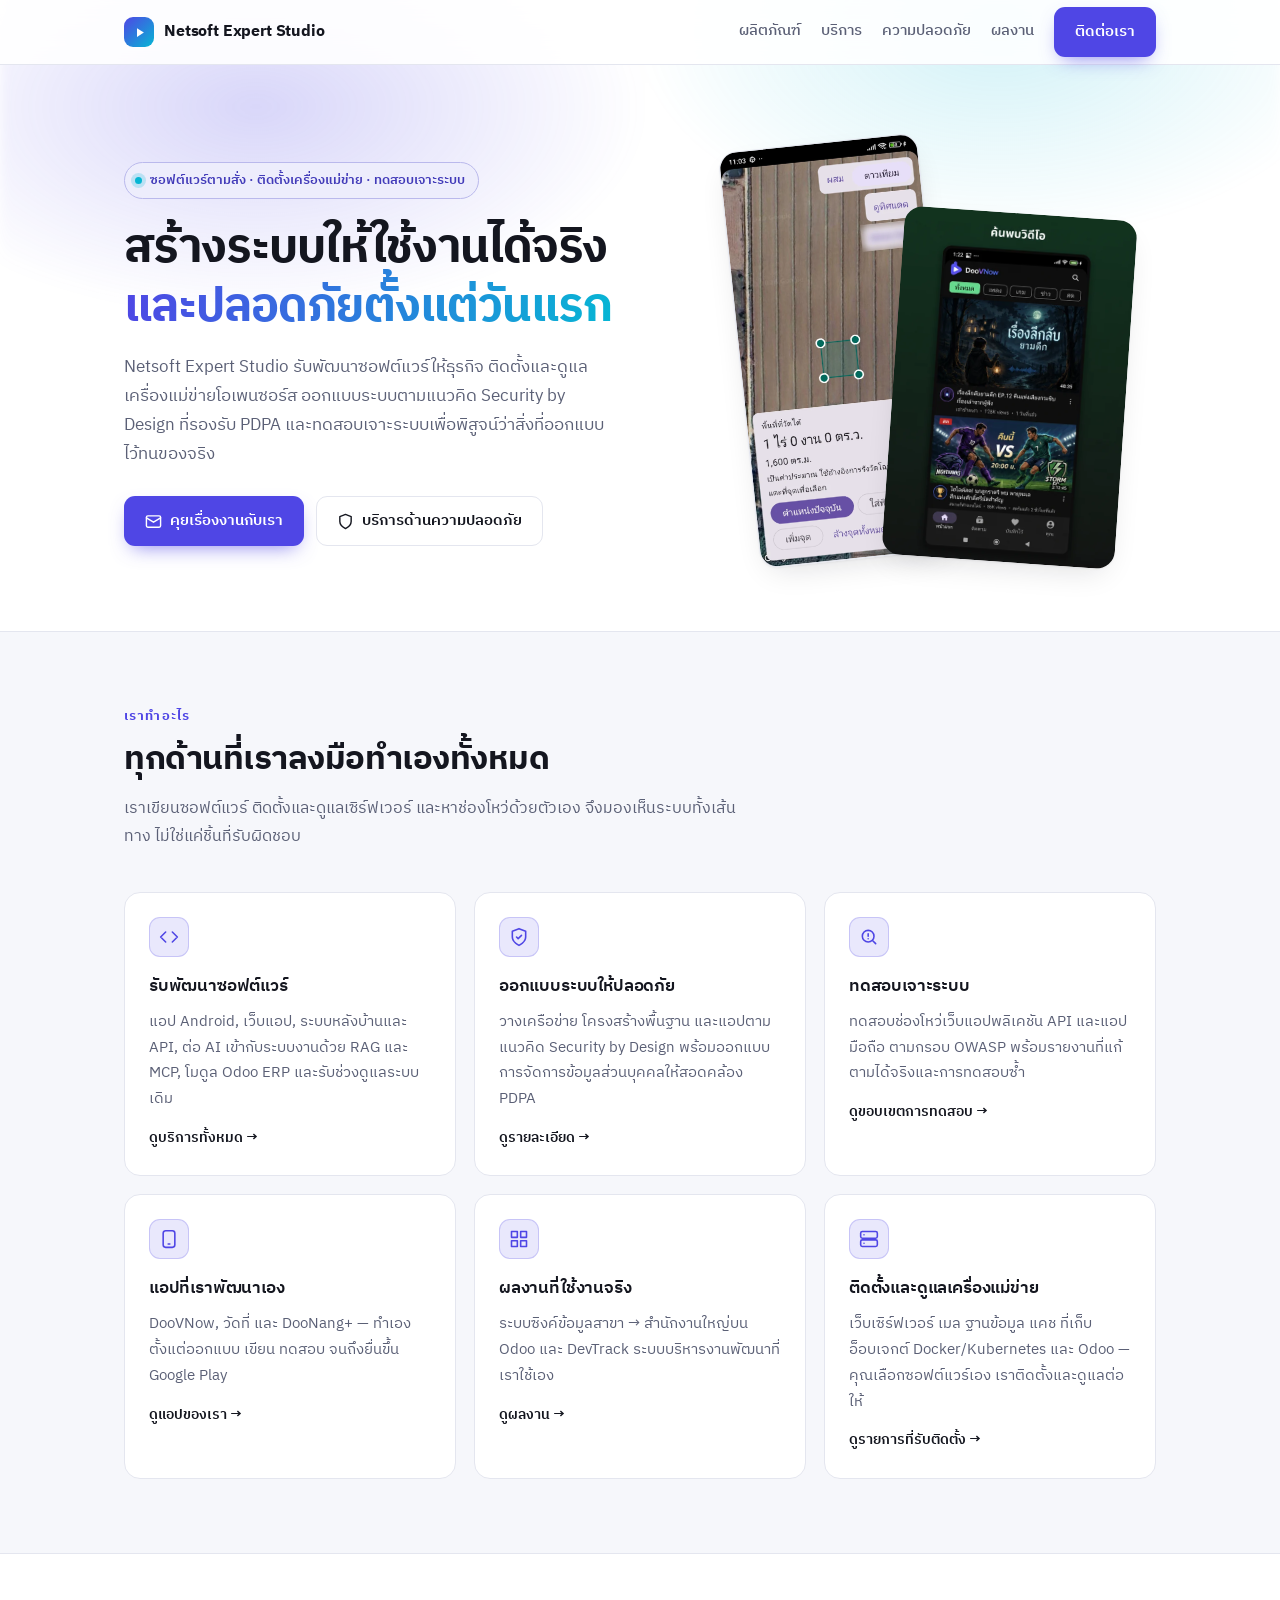
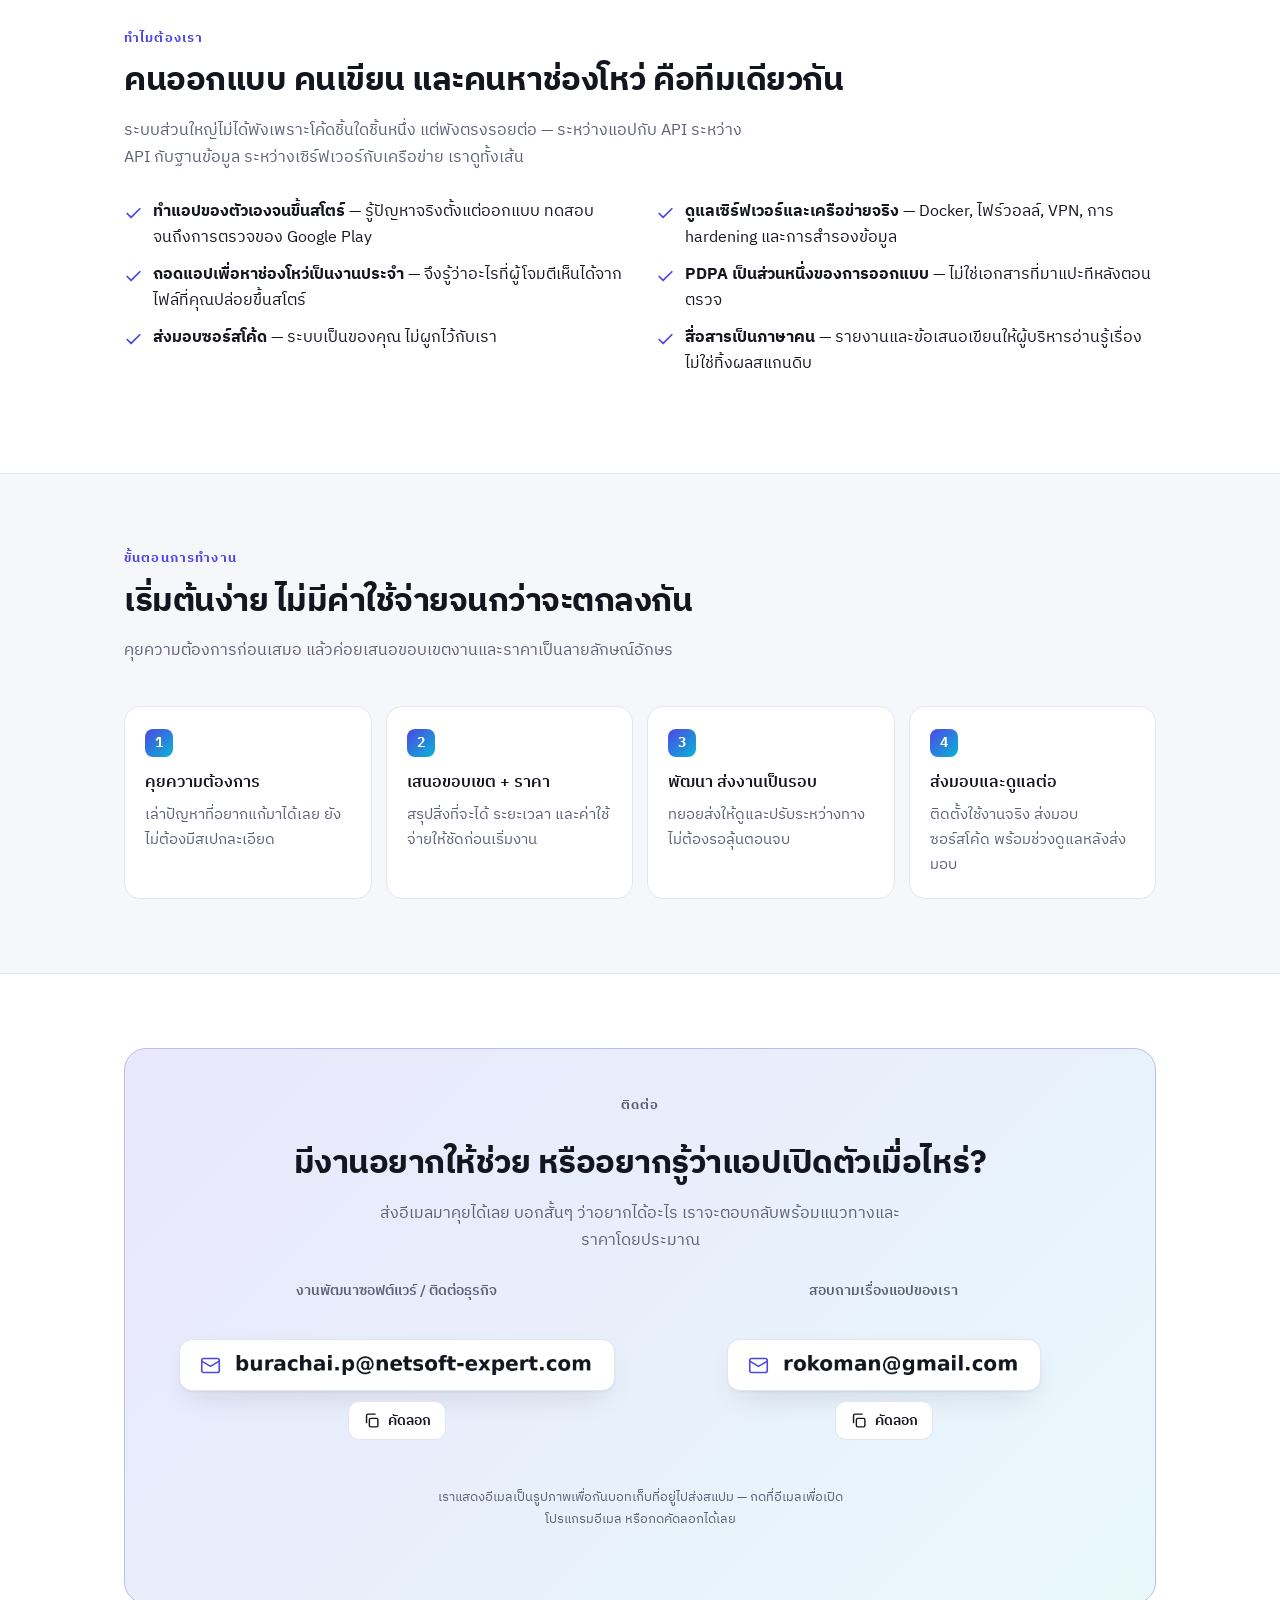
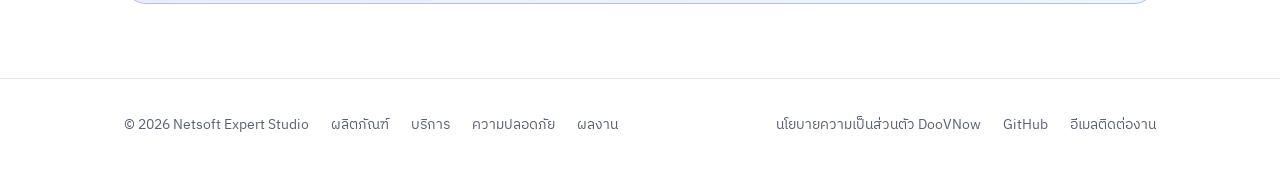
==== commit a481a051: "Offer server installation and post-install care Adds a section to the services page for installing a" ====
--- a/index.html
+++ b/index.html
@@ -3,12 +3,12 @@
 <head>
 <meta charset="utf-8">
 <meta name="viewport" content="width=device-width, initial-scale=1">
-<title>Netsoft Expert Studio — พัฒนาซอฟต์แวร์ ออกแบบระบบปลอดภัย และทดสอบเจาะระบบ</title>
-<meta name="description" content="Netsoft Expert Studio รับพัฒนาซอฟต์แวร์ ออกแบบเครือข่ายและแอปแบบ Security by Design ตามหลัก PDPA และให้บริการทดสอบเจาะระบบเว็บ API และแอปมือถือ พร้อมแอป Android ที่พัฒนาเอง">
+<title>Netsoft Expert Studio — พัฒนาซอฟต์แวร์ ติดตั้งเครื่องแม่ข่าย และทดสอบเจาะระบบ</title>
+<meta name="description" content="Netsoft Expert Studio รับพัฒนาซอฟต์แวร์ ติดตั้งและดูแลเครื่องแม่ข่ายโอเพนซอร์สบน Linux ออกแบบเครือข่ายและแอปแบบ Security by Design ตามหลัก PDPA และให้บริการทดสอบเจาะระบบเว็บ API และแอปมือถือ พร้อมแอป Android ที่พัฒนาเอง">
 <link rel="canonical" href="https://netsoft-expert.com/">
 <meta property="og:type" content="website">
-<meta property="og:title" content="Netsoft Expert Studio — พัฒนาซอฟต์แวร์ ออกแบบระบบปลอดภัย และทดสอบเจาะระบบ">
-<meta property="og:description" content="รับพัฒนาซอฟต์แวร์ ออกแบบระบบแบบ Security by Design ตามหลัก PDPA และทดสอบเจาะระบบเว็บ API และแอปมือถือ">
+<meta property="og:title" content="Netsoft Expert Studio — พัฒนาซอฟต์แวร์ ติดตั้งเครื่องแม่ข่าย และทดสอบเจาะระบบ">
+<meta property="og:description" content="รับพัฒนาซอฟต์แวร์ ติดตั้งและดูแลเซิร์ฟเวอร์โอเพนซอร์ส ออกแบบระบบแบบ Security by Design ตามหลัก PDPA และทดสอบเจาะระบบเว็บ API และแอปมือถือ">
 <meta property="og:url" content="https://netsoft-expert.com/">
 <meta name="theme-color" content="#4f46e5">
 <link rel="icon" href="data:image/svg+xml,%3Csvg xmlns='http://www.w3.org/2000/svg' viewBox='0 0 64 64'%3E%3Crect width='64' height='64' rx='14' fill='%234f46e5'/%3E%3Cpath d='M26 20l18 12-18 12z' fill='white'/%3E%3C/svg%3E">
@@ -44,13 +44,13 @@
   <div class="hero">
     <div class="wrap hero-grid">
       <div>
-        <span class="badge"><span class="dot"></span> ซอฟต์แวร์ตามสั่ง · ออกแบบระบบปลอดภัย · ทดสอบเจาะระบบ</span>
+        <span class="badge"><span class="dot"></span> ซอฟต์แวร์ตามสั่ง · ติดตั้งเครื่องแม่ข่าย · ทดสอบเจาะระบบ</span>
         <!-- no <br> here on purpose — text-wrap:balance splits this more evenly than a
              fixed break does, which matters because the Thai line is long -->
         <h1>สร้างระบบให้ใช้งานได้จริง <span class="grad">และปลอดภัยตั้งแต่วันแรก</span></h1>
         <p class="lede">
-          Netsoft Expert Studio รับพัฒนาซอฟต์แวร์ให้ธุรกิจ ออกแบบเครือข่ายและแอปตามแนวคิด
-          Security by Design ที่รองรับ PDPA และทดสอบเจาะระบบเพื่อพิสูจน์ว่าสิ่งที่ออกแบบไว้ทนของจริง
+          Netsoft Expert Studio รับพัฒนาซอฟต์แวร์ให้ธุรกิจ ติดตั้งและดูแลเครื่องแม่ข่าย<span class="nb">โอเพนซอร์ส</span>
+          ออกแบบระบบตามแนวคิด Security by Design ที่รองรับ PDPA และทดสอบเจาะระบบเพื่อพิสูจน์ว่าสิ่งที่ออกแบบไว้ทนของจริง
         </p>
         <div class="cta-row">
           <a class="btn btn-primary" href="#contact">
@@ -75,9 +75,9 @@
   <section class="alt">
     <div class="wrap">
       <p class="eyebrow">เราทำอะไร</p>
-      <h2>สี่ด้านที่เราลงมือทำเองทั้งหมด</h2>
+      <h2>ทุกด้านที่เราลงมือทำเองทั้งหมด</h2>
       <p class="sec-lede">
-        เราเขียนซอฟต์แวร์ ดูแลเซิร์ฟเวอร์ และหาช่องโหว่ด้วยตัวเอง
+        เราเขียนซอฟต์แวร์ ติดตั้งและดูแลเซิร์ฟเวอร์ และหาช่องโหว่ด้วยตัวเอง
         จึงมองเห็นระบบทั้งเส้นทาง ไม่ใช่แค่ชิ้นที่รับผิดชอบ
       </p>
 
@@ -85,7 +85,7 @@
         <a class="card reveal" href="/services/">
           <div class="icon"><svg viewBox="0 0 24 24"><path d="m8 6-6 6 6 6M16 6l6 6-6 6"/></svg></div>
           <h3>รับพัฒนาซอฟต์แวร์</h3>
-          <p>แอป Android, เว็บแอป, ระบบหลังบ้านและ API, ต่อ AI เข้ากับระบบงาน, โมดูล Odoo ERP และการติดตั้งดูแลระบบ</p>
+          <p>แอป Android, เว็บแอป, ระบบหลังบ้านและ API, ต่อ AI เข้ากับระบบงานด้วย RAG และ MCP, โมดูล Odoo ERP และรับช่วงดูแลระบบเดิม</p>
           <span class="more">ดูบริการทั้งหมด →</span>
         </a>
 
@@ -117,11 +117,11 @@
           <span class="more">ดูผลงาน →</span>
         </a>
 
-        <a class="card reveal" href="/services/#ai">
-          <div class="icon"><svg viewBox="0 0 24 24"><rect x="4" y="7" width="16" height="12" rx="3"/><path d="M12 7V4M9 13h.01M15 13h.01M2 12h2M20 12h2"/></svg></div>
-          <h3>ต่อ AI เข้ากับระบบงาน</h3>
-          <p>เชื่อม LLM เข้ากับข้อมูลองค์กรด้วย RAG และ MCP คุมต้นทุน ตรวจสอบย้อนหลังได้ และกันข้อมูลส่วนบุคคลก่อนส่งออก</p>
-          <span class="more">ดูรายละเอียด →</span>
+        <a class="card reveal" href="/services/#servers">
+          <div class="icon"><svg viewBox="0 0 24 24"><rect x="2" y="3" width="20" height="8" rx="2"/><rect x="2" y="13" width="20" height="8" rx="2"/><path d="M6 7h.01M6 17h.01"/></svg></div>
+          <h3>ติดตั้งและดูแลเครื่องแม่ข่าย</h3>
+          <p>เว็บเซิร์ฟเวอร์ เมล ฐานข้อมูล แคช ที่เก็บ<span class="nb">อ็อบเจกต์</span> Docker/Kubernetes และ Odoo — คุณเลือกซอฟต์แวร์เอง เราติดตั้งและดูแลต่อให้</p>
+          <span class="more">ดูรายการที่รับติดตั้ง →</span>
         </a>
       </div>
     </div>
--- a/assets/site.css
+++ b/assets/site.css
@@ -316,6 +316,10 @@
 table.scope th, table.scope td { text-align: start; padding: 14px 18px; border-bottom: 1px solid var(--border); vertical-align: top; }
 table.scope thead th { font-size: .82rem; letter-spacing: .04em; text-transform: uppercase; color: var(--muted); font-weight: 700; background: var(--bg-soft); }
 table.scope tbody tr:last-child td { border-bottom: 0; }
+/* the first column is a short label — without a floor it gets squeezed to one
+   word per line while the description column hogs the width */
+table.scope td:first-child, table.scope th:first-child { min-width: 9.5em; }
+table.scope td:last-child, table.scope th:last-child { min-width: 7em; }
 table.scope td strong { font-weight: 600; }
 table.scope td.muted { color: var(--muted); }
 
